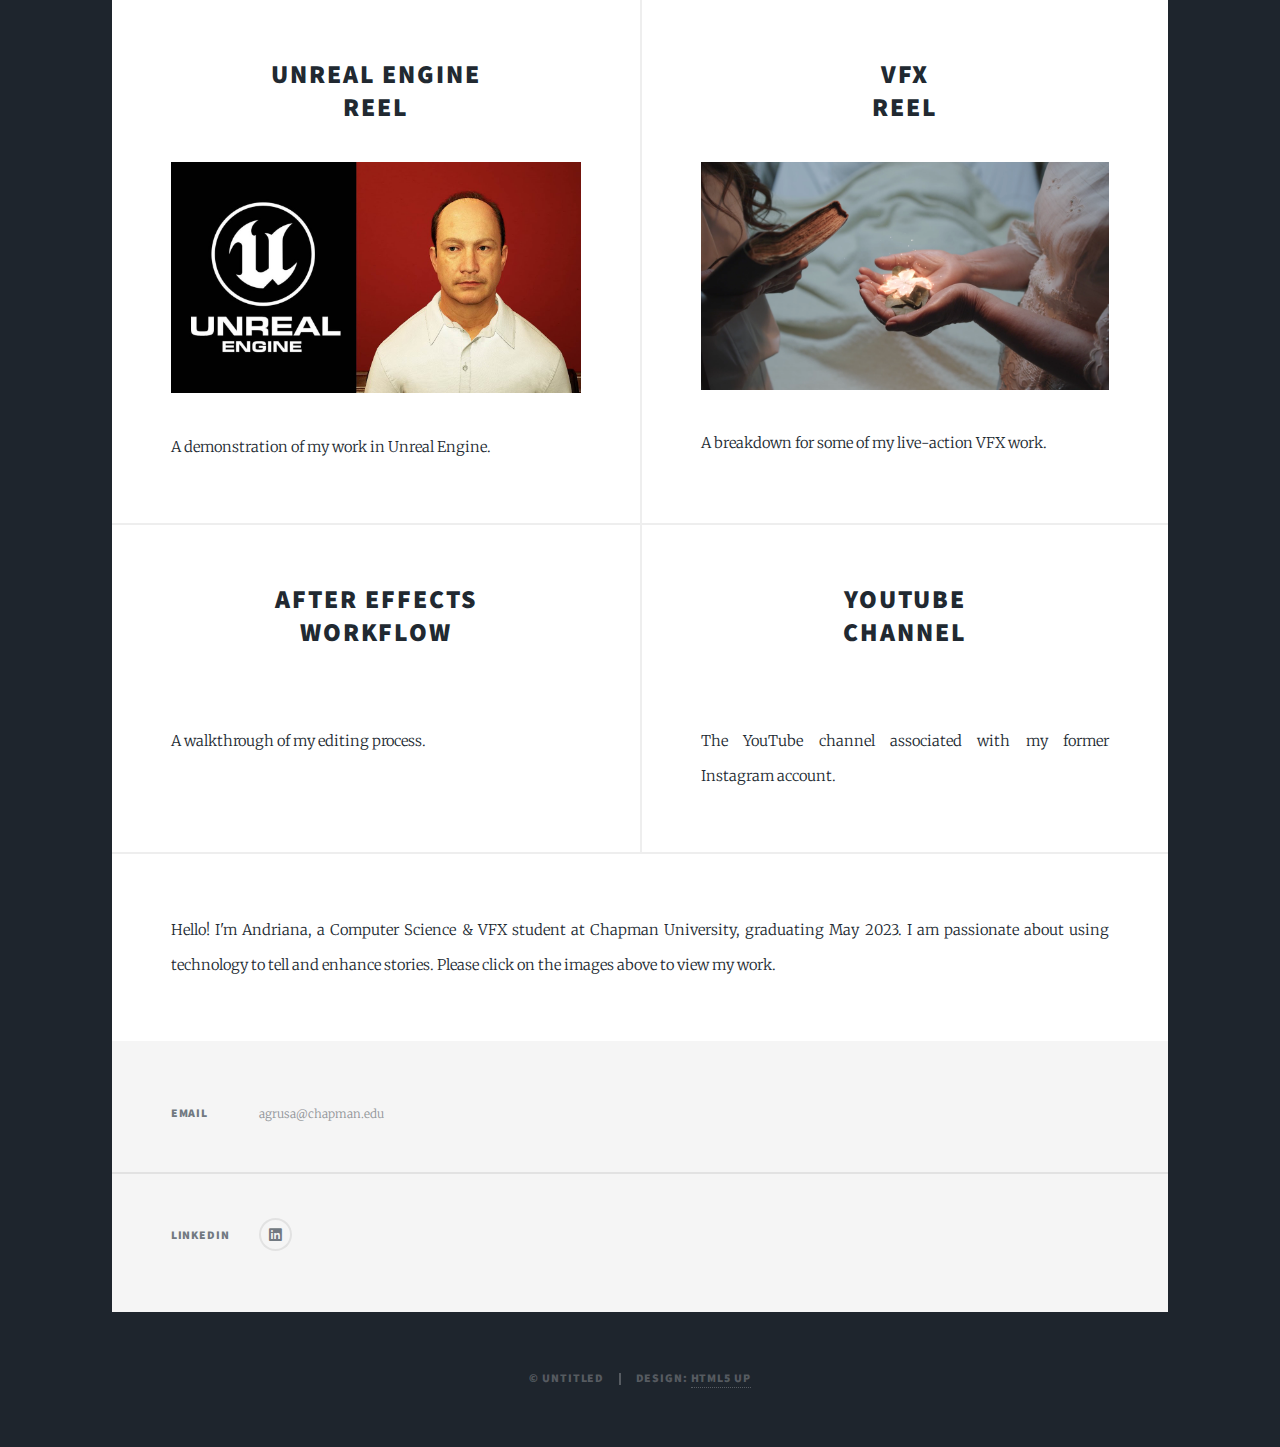
==== index.html @ 42cf1167 "Add files via upload" ====
<!DOCTYPE HTML>
<!--
	Massively by HTML5 UP
	html5up.net | @ajlkn
	Free for personal and commercial use under the CCA 3.0 license (html5up.net/license)
-->
<html>
	<head>
		<meta charset="utf-8" />
		<meta name="viewport" content="width=device-width, initial-scale=1, user-scalable=no" />
		<link rel="stylesheet" href="assets/css/main.css" />
		<noscript><link rel="stylesheet" href="assets/css/noscript.css" /></noscript>
	</head>
	<body class="is-preload">

		<!-- Wrapper -->
				<!-- Intro -->
					<!-- <div id="intro">
						<h1>Andriana Agrusa</h1>
						<p>Hello! I'm Andriana, a Computer Science & VFX student at Chapman University, graduating May 2023.
							This website showcases my VFX and 3D work. Please scroll down to view my reels.
						</p>
						<p>agrusa@chapman.edu</p>
						<ul class="icons">
							<li><a href="https://www.linkedin.com/in/andriana-agrusa-95934720a/" class="icon brands fa-linkedin"><span class="label">Facebook</span></a></li>
						</ul>
					</div> -->

				<!-- Header -->
				<!-- Nav --> <!-- 
					<nav id="nav">
						<ul class="links">
							<li class="active"><a href="index.html">Unreal Engine</a></li>
							<li><a href="generic.html">Generic Page</a></li>
							<li><a href="elements.html">Elements Reference</a></li>
						</ul>
						<ul class="icons">
							<li><a href="https://www.linkedin.com/in/andriana-agrusa-95934720a/" class="icon brands fa-linkedin"><span class="label">Facebook</span></a></li>
						</ul>
					</nav>
					-->

				<!-- Main -->
					<div id="main">
						
						<!-- Featured Post -->
							<!-- <article class="post featured">
								<header class="major">
								<h2>Reel</h2>
								<p>Click to play</p>
								</header>
								<a href="https://youtu.be/WPL6uVvrN3M" class="image main"><img src="images/reel_pic.jpeg" alt="" /></a>
								<ul class="actions special">
									<li><a href="https://youtu.be/WPL6uVvrN3M" class="button large">or click here</a></li>
								</ul>
							</article> -->

						<!-- Posts -->
							<section class="posts">
								<article>
									<header>
										<!-- <span class="date">April 24, 2017</span> -->
										<h2><a href="https://youtu.be/WPL6uVvrN3M" target="_blank" rel="noopener noreferrer">Unreal Engine<br />
											Reel</a></h2>
									</header>
									<a href="https://youtu.be/WPL6uVvrN3M" target="_blank" rel="noopener noreferrer" class="image fit"><img src="images/reel_pic.jpeg" alt="" /></a>
									<p>A demonstration of my work in Unreal Engine.</p>
									<!--<ul class="actions special">
										<li><a href="#" class="button">Full Story</a></li> -->
									</ul>
								</article>
								<article>
									<header>
										<!-- <span class="date">April 22, 2017</span> -->
										<h2><a href="https://youtu.be/x6eioMILFew" target="_blank" rel="noopener noreferrer">VFX<br />
										Reel</a></h2>
									</header>
									<a href="https://youtu.be/x6eioMILFew"target="_blank" rel="noopener noreferrer" class="image fit"><img src="images/vfx_pic.png" alt="" /></a>
									<p>A breakdown for some of my live-action VFX work.</p>
									<!--<ul class="actions special">
										<li><a href="#" class="button">Full Story</a></li> -->
									</ul>
								</article>
								<article>
									<header>
										<!-- <span class="date">April 18, 2017</span>  -->
										<h2><a href="https://www.youtube.com/watch?v=bj30dfkXOSo&t=1s"target="_blank" rel="noopener noreferrer">After Effects<br />
										Workflow</a></h2>
									</header>
									<a href="https://www.youtube.com/watch?v=bj30dfkXOSo&t=1s"target="_blank" rel="noopener noreferrer" class="image fit"><img src="images/wme.png" alt="" /></a>
									<p><centre>A walkthrough of my editing process.</centre></p>
									<!-- <ul class="actions special">
										<li><a href="#" class="button">Full Story</a></li>
									</ul> -->
								</article>
								<article>
									<header>
										<!-- <span class="date">April 14, 2017</span> -->
										<h2><a href="https://www.youtube.com/@strangerharts8160" target="_blank" rel="noopener noreferrer">YouTube<br />
										Channel</a></h2>
									</header>
									<a href="https://www.youtube.com/@strangerharts8160"target="_blank" rel="noopener noreferrer" class="image fit"><img src="images/youtube.jpeg" alt="" /></a>
									<p>The YouTube channel associated with my former Instagram account.</p>
									<!-- <ul class="actions special">
										<li><a href="#" class="button">Full Story</a></li>
									</ul> -->
								</article> 
								<!-- <article>
									<header>
										<span class="date">April 11, 2017</span>
										<h2><a href="#">Odio magna<br />
										sed consectetur</a></h2>
									</header>
									<a href="#" class="image fit"><img src="images/pic06.jpg" alt="" /></a>
									<p>Donec eget ex magna. Interdum et malesuada fames ac ante ipsum primis in faucibus. Pellentesque venenatis dolor imperdiet dolor mattis sagittis magna etiam.</p>
									<ul class="actions special">
										<li><a href="#" class="button">Full Story</a></li>
									</ul>
								</article> -->
								<!--<article>
									<header>
										<span class="date">April 7, 2017</span>
										<h2><a href="#">Augue lorem<br />
										primis vestibulum</a></h2>
									</header>
									<a href="#" class="image fit"><img src="images/pic07.jpg" alt="" /></a>
									<p>Donec eget ex magna. Interdum et malesuada fames ac ante ipsum primis in faucibus. Pellentesque venenatis dolor imperdiet dolor mattis sagittis magna etiam.</p>
									<ul class="actions special">
										<li><a href="#" class="button">Full Story</a></li>
									</ul>
								</article> -->
							</section>

						<!-- Footer -->
							<footer>
								<!-- <h2>About me...</h2> -->
								<p>Hello! I'm Andriana, a Computer Science & VFX student at Chapman University, graduating May 2023.
									I am passionate about using technology to tell and enhance stories. Please click on the images above to view my work.
								</p>
							</footer>

					</div>

				<!-- Footer -->
					<footer id="footer">
						<section class="split contact">
							<section>
								<h3>Email</h3>
								<p>agrusa@chapman.edu</p>
							</section>
							<section>
								<h3>LinkedIn</h3>
								<ul class="icons alt">
									<li><a href="https://www.linkedin.com/in/andriana-agrusa-95934720a/" class="icon brands alt fa-linkedin"><span class="label">Twitter</span></a></li>
								</ul>
							</section>
						</section>
					</footer>

				<!-- Copyright -->
					<div id="copyright">
						<ul><li>&copy; Untitled</li><li>Design: <a href="https://html5up.net">HTML5 UP</a></li></ul>
					</div>

			</div>

		<!-- Scripts -->
			<script src="assets/js/jquery.min.js"></script>
			<script src="assets/js/jquery.scrollex.min.js"></script>
			<script src="assets/js/jquery.scrolly.min.js"></script>
			<script src="assets/js/browser.min.js"></script>
			<script src="assets/js/breakpoints.min.js"></script>
			<script src="assets/js/util.js"></script>
			<script src="assets/js/main.js"></script>

	</body>
</html>
---- assets/css/main.css ----
@import url(fontawesome-all.min.css);
@import url("https://fonts.googleapis.com/css?family=Merriweather:300,700,300italic,700italic|Source+Sans+Pro:900");

/*
	Massively by HTML5 UP
	html5up.net | @ajlkn
	Free for personal and commercial use under the CCA 3.0 license (html5up.net/license)
*/

html, body, div, span, applet, object,
iframe, h1, h2, h3, h4, h5, h6, p, blockquote,
pre, a, abbr, acronym, address, big, cite,
code, del, dfn, em, img, ins, kbd, q, s, samp,
small, strike, strong, sub, sup, tt, var, b,
u, i, center, dl, dt, dd, ol, ul, li, fieldset,
form, label, legend, table, caption, tbody,
tfoot, thead, tr, th, td, article, aside,
canvas, details, embed, figure, figcaption,
footer, header, hgroup, menu, nav, output, ruby,
section, summary, time, mark, audio, video {
	margin: 0;
	padding: 0;
	border: 0;
	font-size: 100%;
	font: inherit;
	vertical-align: baseline;}

article, aside, details, figcaption, figure,
footer, header, hgroup, menu, nav, section {
	display: block;}

body {
	line-height: 1;
}

ol, ul {
	list-style: none;
}

blockquote, q {
	quotes: none;
}

	blockquote:before, blockquote:after, q:before, q:after {
		content: '';
		content: none;
	}

table {
	border-collapse: collapse;
	border-spacing: 0;
}

body {
	-webkit-text-size-adjust: none;
}

mark {
	background-color: transparent;
	color: inherit;
}

input::-moz-focus-inner {
	border: 0;
	padding: 0;
}

input, select, textarea {
	-moz-appearance: none;
	-webkit-appearance: none;
	-ms-appearance: none;
	appearance: none;
}

/* Basic */

	@-ms-viewport {
		width: device-width;
	}

	body {
		-ms-overflow-style: scrollbar;
	}

	@media screen and (max-width: 480px) {

		html, body {
			min-width: 320px;
		}

	}

	html {
		box-sizing: border-box;
	}

	*, *:before, *:after {
		box-sizing: inherit;
	}

	body {
		background-color: #1e252d;
	}

		body.is-preload *, body.is-preload *:before, body.is-preload *:after {
			-moz-animation: none !important;
			-webkit-animation: none !important;
			-ms-animation: none !important;
			animation: none !important;
			-moz-transition: none !important;
			-webkit-transition: none !important;
			-ms-transition: none !important;
			transition: none !important;
		}

/* Type */

	html {
		font-size: 16pt;
	}

		@media screen and (max-width: 1680px) {

			html {
				font-size: 12pt;
			}

		}

		@media screen and (max-width: 1280px) {

			html {
				font-size: 11pt;
			}

		}

		@media screen and (max-width: 360px) {

			html {
				font-size: 10pt;
			}

		}

	body {
		color: #212931;
	}

	body, input, select, textarea {
		font-family: "Merriweather", Georgia, serif;
		font-weight: 300;
		font-size: 1rem;
		line-height: 2.375;
	}

	a {
		-moz-transition: color 0.2s ease-in-out, background-color 0.2s ease-in-out, border-color 0.2s ease-in-out, box-shadow 0.2s ease-in-out;
		-webkit-transition: color 0.2s ease-in-out, background-color 0.2s ease-in-out, border-color 0.2s ease-in-out, box-shadow 0.2s ease-in-out;
		-ms-transition: color 0.2s ease-in-out, background-color 0.2s ease-in-out, border-color 0.2s ease-in-out, box-shadow 0.2s ease-in-out;
		transition: color 0.2s ease-in-out, background-color 0.2s ease-in-out, border-color 0.2s ease-in-out, box-shadow 0.2s ease-in-out;
		border-bottom: dotted 1px;
		text-decoration: none;
	}

		a:hover {
			border-bottom-color: transparent;
		}

	strong, b {
		font-weight: 600;
	}

	em, i {
		font-style: italic;
	}

	p {
		text-align: justify;
		margin: 0 0 2rem 0;
	}

	h1, h2, h3, h4, h5, h6 {
		font-family: "Source Sans Pro", Helvetica, sans-serif;
		font-weight: 900;
		line-height: 1.5;
		letter-spacing: 0.075em;
		text-transform: uppercase;
		margin: 0 0 1rem 0;
	}

		h1 a, h2 a, h3 a, h4 a, h5 a, h6 a {
			border-bottom: 0;
			color: inherit;
			text-decoration: none;
		}

	h1 {
		font-size: 4rem;
		line-height: 1.1;
		margin: 0 0 2rem 0;
	}

	h2 {
		font-size: 1.75rem;
		line-height: 1.3;
		margin: 0 0 1.5rem 0;
	}

	h3 {
		font-size: 1.25rem;
		margin: 0 0 1.5rem 0;
	}

	h4 {
		font-size: 1rem;
	}

	h5 {
		font-size: 0.9rem;
	}

	h6 {
		font-size: 0.8rem;
	}

	sub {
		font-size: 0.8rem;
		position: relative;
		top: 0.5rem;
	}

	sup {
		font-size: 0.8rem;
		position: relative;
		top: -0.5rem;
	}

	blockquote {
		border-left: solid 4px;
		font-style: italic;
		margin: 0 0 2rem 0;
		padding: 0.5rem 0 0.5rem 2rem;
	}

	code {
		border: solid 2px;
		font-family: "Courier New", monospace;
		font-size: 0.9rem;
		margin: 0 0.25rem;
		padding: 0.25rem 0.65rem;
	}

	pre {
		-webkit-overflow-scrolling: touch;
		font-family: "Courier New", monospace;
		font-size: 0.9rem;
		margin: 0 0 2rem 0;
	}

		pre code {
			display: block;
			line-height: 1.75;
			padding: 1rem 1.5rem;
			overflow-x: auto;
		}

	hr {
		border: 0;
		border-bottom: solid 2px;
		margin: 3rem 0;
	}

		hr.major {
			margin: 5rem 0;
		}

	.align-left {
		text-align: left;
	}

	.align-center {
		text-align: center;
	}

	.align-right {
		text-align: right;
	}

	input, select, textarea {
		color: #212931;
	}

	a {
		color: #212931;
		border-bottom-color: rgba(33, 41, 49, 0.5);
	}

		a:hover {
			border-bottom-color: transparent;
			color: #18bfef !important;
		}

	strong, b {
		color: #212931;
	}

	h1, h2, h3, h4, h5, h6 {
		color: #212931;
	}

	blockquote {
		border-left-color: #eeeeee;
	}

	code {
		background: rgba(220, 220, 220, 0.25);
		border-color: #eeeeee;
	}

	hr {
		border-bottom-color: #eeeeee;
	}

/* Row */

	.row {
		display: flex;
		flex-wrap: wrap;
		box-sizing: border-box;
		align-items: stretch;
	}

		.row > * {
			box-sizing: border-box;
		}

		.row.gtr-uniform > * > :last-child {
			margin-bottom: 0;
		}

		.row.aln-left {
			justify-content: flex-start;
		}

		.row.aln-center {
			justify-content: center;
		}

		.row.aln-right {
			justify-content: flex-end;
		}

		.row.aln-top {
			align-items: flex-start;
		}

		.row.aln-middle {
			align-items: center;
		}

		.row.aln-bottom {
			align-items: flex-end;
		}

		.row > .imp {
			order: -1;
		}

		.row > .col-1 {
			width: 8.33333%;
		}

		.row > .off-1 {
			margin-left: 8.33333%;
		}

		.row > .col-2 {
			width: 16.66667%;
		}

		.row > .off-2 {
			margin-left: 16.66667%;
		}

		.row > .col-3 {
			width: 25%;
		}

		.row > .off-3 {
			margin-left: 25%;
		}

		.row > .col-4 {
			width: 33.33333%;
		}

		.row > .off-4 {
			margin-left: 33.33333%;
		}

		.row > .col-5 {
			width: 41.66667%;
		}

		.row > .off-5 {
			margin-left: 41.66667%;
		}

		.row > .col-6 {
			width: 50%;
		}

		.row > .off-6 {
			margin-left: 50%;
		}

		.row > .col-7 {
			width: 58.33333%;
		}

		.row > .off-7 {
			margin-left: 58.33333%;
		}

		.row > .col-8 {
			width: 66.66667%;
		}

		.row > .off-8 {
			margin-left: 66.66667%;
		}

		.row > .col-9 {
			width: 75%;
		}

		.row > .off-9 {
			margin-left: 75%;
		}

		.row > .col-10 {
			width: 83.33333%;
		}

		.row > .off-10 {
			margin-left: 83.33333%;
		}

		.row > .col-11 {
			width: 91.66667%;
		}

		.row > .off-11 {
			margin-left: 91.66667%;
		}

		.row > .col-12 {
			width: 100%;
		}

		.row > .off-12 {
			margin-left: 100%;
		}

		.row.gtr-0 {
			margin-top: 0;
			margin-left: 0rem;
		}

			.row.gtr-0 > * {
				padding: 0 0 0 0rem;
			}

			.row.gtr-0.gtr-uniform {
				margin-top: 0rem;
			}

				.row.gtr-0.gtr-uniform > * {
					padding-top: 0rem;
				}

		.row.gtr-25 {
			margin-top: 0;
			margin-left: -0.375rem;
		}

			.row.gtr-25 > * {
				padding: 0 0 0 0.375rem;
			}

			.row.gtr-25.gtr-uniform {
				margin-top: -0.375rem;
			}

				.row.gtr-25.gtr-uniform > * {
					padding-top: 0.375rem;
				}

		.row.gtr-50 {
			margin-top: 0;
			margin-left: -0.75rem;
		}

			.row.gtr-50 > * {
				padding: 0 0 0 0.75rem;
			}

			.row.gtr-50.gtr-uniform {
				margin-top: -0.75rem;
			}

				.row.gtr-50.gtr-uniform > * {
					padding-top: 0.75rem;
				}

		.row {
			margin-top: 0;
			margin-left: -1.5rem;
		}

			.row > * {
				padding: 0 0 0 1.5rem;
			}

			.row.gtr-uniform {
				margin-top: -1.5rem;
			}

				.row.gtr-uniform > * {
					padding-top: 1.5rem;
				}

		.row.gtr-150 {
			margin-top: 0;
			margin-left: -2.25rem;
		}

			.row.gtr-150 > * {
				padding: 0 0 0 2.25rem;
			}

			.row.gtr-150.gtr-uniform {
				margin-top: -2.25rem;
			}

				.row.gtr-150.gtr-uniform > * {
					padding-top: 2.25rem;
				}

		.row.gtr-200 {
			margin-top: 0;
			margin-left: -3rem;
		}

			.row.gtr-200 > * {
				padding: 0 0 0 3rem;
			}

			.row.gtr-200.gtr-uniform {
				margin-top: -3rem;
			}

				.row.gtr-200.gtr-uniform > * {
					padding-top: 3rem;
				}

		@media screen and (max-width: 1680px) {

			.row {
				display: flex;
				flex-wrap: wrap;
				box-sizing: border-box;
				align-items: stretch;
			}

				.row > * {
					box-sizing: border-box;
				}

				.row.gtr-uniform > * > :last-child {
					margin-bottom: 0;
				}

				.row.aln-left {
					justify-content: flex-start;
				}

				.row.aln-center {
					justify-content: center;
				}

				.row.aln-right {
					justify-content: flex-end;
				}

				.row.aln-top {
					align-items: flex-start;
				}

				.row.aln-middle {
					align-items: center;
				}

				.row.aln-bottom {
					align-items: flex-end;
				}

				.row > .imp-xlarge {
					order: -1;
				}

				.row > .col-1-xlarge {
					width: 8.33333%;
				}

				.row > .off-1-xlarge {
					margin-left: 8.33333%;
				}

				.row > .col-2-xlarge {
					width: 16.66667%;
				}

				.row > .off-2-xlarge {
					margin-left: 16.66667%;
				}

				.row > .col-3-xlarge {
					width: 25%;
				}

				.row > .off-3-xlarge {
					margin-left: 25%;
				}

				.row > .col-4-xlarge {
					width: 33.33333%;
				}

				.row > .off-4-xlarge {
					margin-left: 33.33333%;
				}

				.row > .col-5-xlarge {
					width: 41.66667%;
				}

				.row > .off-5-xlarge {
					margin-left: 41.66667%;
				}

				.row > .col-6-xlarge {
					width: 50%;
				}

				.row > .off-6-xlarge {
					margin-left: 50%;
				}

				.row > .col-7-xlarge {
					width: 58.33333%;
				}

				.row > .off-7-xlarge {
					margin-left: 58.33333%;
				}

				.row > .col-8-xlarge {
					width: 66.66667%;
				}

				.row > .off-8-xlarge {
					margin-left: 66.66667%;
				}

				.row > .col-9-xlarge {
					width: 75%;
				}

				.row > .off-9-xlarge {
					margin-left: 75%;
				}

				.row > .col-10-xlarge {
					width: 83.33333%;
				}

				.row > .off-10-xlarge {
					margin-left: 83.33333%;
				}

				.row > .col-11-xlarge {
					width: 91.66667%;
				}

				.row > .off-11-xlarge {
					margin-left: 91.66667%;
				}

				.row > .col-12-xlarge {
					width: 100%;
				}

				.row > .off-12-xlarge {
					margin-left: 100%;
				}

				.row.gtr-0 {
					margin-top: 0;
					margin-left: 0rem;
				}

					.row.gtr-0 > * {
						padding: 0 0 0 0rem;
					}

					.row.gtr-0.gtr-uniform {
						margin-top: 0rem;
					}

						.row.gtr-0.gtr-uniform > * {
							padding-top: 0rem;
						}

				.row.gtr-25 {
					margin-top: 0;
					margin-left: -0.375rem;
				}

					.row.gtr-25 > * {
						padding: 0 0 0 0.375rem;
					}

					.row.gtr-25.gtr-uniform {
						margin-top: -0.375rem;
					}

						.row.gtr-25.gtr-uniform > * {
							padding-top: 0.375rem;
						}

				.row.gtr-50 {
					margin-top: 0;
					margin-left: -0.75rem;
				}

					.row.gtr-50 > * {
						padding: 0 0 0 0.75rem;
					}

					.row.gtr-50.gtr-uniform {
						margin-top: -0.75rem;
					}

						.row.gtr-50.gtr-uniform > * {
							padding-top: 0.75rem;
						}

				.row {
					margin-top: 0;
					margin-left: -1.5rem;
				}

					.row > * {
						padding: 0 0 0 1.5rem;
					}

					.row.gtr-uniform {
						margin-top: -1.5rem;
					}

						.row.gtr-uniform > * {
							padding-top: 1.5rem;
						}

				.row.gtr-150 {
					margin-top: 0;
					margin-left: -2.25rem;
				}

					.row.gtr-150 > * {
						padding: 0 0 0 2.25rem;
					}

					.row.gtr-150.gtr-uniform {
						margin-top: -2.25rem;
					}

						.row.gtr-150.gtr-uniform > * {
							padding-top: 2.25rem;
						}

				.row.gtr-200 {
					margin-top: 0;
					margin-left: -3rem;
				}

					.row.gtr-200 > * {
						padding: 0 0 0 3rem;
					}

					.row.gtr-200.gtr-uniform {
						margin-top: -3rem;
					}

						.row.gtr-200.gtr-uniform > * {
							padding-top: 3rem;
						}

		}

		@media screen and (max-width: 1280px) {

			.row {
				display: flex;
				flex-wrap: wrap;
				box-sizing: border-box;
				align-items: stretch;
			}

				.row > * {
					box-sizing: border-box;
				}

				.row.gtr-uniform > * > :last-child {
					margin-bottom: 0;
				}

				.row.aln-left {
					justify-content: flex-start;
				}

				.row.aln-center {
					justify-content: center;
				}

				.row.aln-right {
					justify-content: flex-end;
				}

				.row.aln-top {
					align-items: flex-start;
				}

				.row.aln-middle {
					align-items: center;
				}

				.row.aln-bottom {
					align-items: flex-end;
				}

				.row > .imp-large {
					order: -1;
				}

				.row > .col-1-large {
					width: 8.33333%;
				}

				.row > .off-1-large {
					margin-left: 8.33333%;
				}

				.row > .col-2-large {
					width: 16.66667%;
				}

				.row > .off-2-large {
					margin-left: 16.66667%;
				}

				.row > .col-3-large {
					width: 25%;
				}

				.row > .off-3-large {
					margin-left: 25%;
				}

				.row > .col-4-large {
					width: 33.33333%;
				}

				.row > .off-4-large {
					margin-left: 33.33333%;
				}

				.row > .col-5-large {
					width: 41.66667%;
				}

				.row > .off-5-large {
					margin-left: 41.66667%;
				}

				.row > .col-6-large {
					width: 50%;
				}

				.row > .off-6-large {
					margin-left: 50%;
				}

				.row > .col-7-large {
					width: 58.33333%;
				}

				.row > .off-7-large {
					margin-left: 58.33333%;
				}

				.row > .col-8-large {
					width: 66.66667%;
				}

				.row > .off-8-large {
					margin-left: 66.66667%;
				}

				.row > .col-9-large {
					width: 75%;
				}

				.row > .off-9-large {
					margin-left: 75%;
				}

				.row > .col-10-large {
					width: 83.33333%;
				}

				.row > .off-10-large {
					margin-left: 83.33333%;
				}

				.row > .col-11-large {
					width: 91.66667%;
				}

				.row > .off-11-large {
					margin-left: 91.66667%;
				}

				.row > .col-12-large {
					width: 100%;
				}

				.row > .off-12-large {
					margin-left: 100%;
				}

				.row.gtr-0 {
					margin-top: 0;
					margin-left: 0rem;
				}

					.row.gtr-0 > * {
						padding: 0 0 0 0rem;
					}

					.row.gtr-0.gtr-uniform {
						margin-top: 0rem;
					}

						.row.gtr-0.gtr-uniform > * {
							padding-top: 0rem;
						}

				.row.gtr-25 {
					margin-top: 0;
					margin-left: -0.375rem;
				}

					.row.gtr-25 > * {
						padding: 0 0 0 0.375rem;
					}

					.row.gtr-25.gtr-uniform {
						margin-top: -0.375rem;
					}

						.row.gtr-25.gtr-uniform > * {
							padding-top: 0.375rem;
						}

				.row.gtr-50 {
					margin-top: 0;
					margin-left: -0.75rem;
				}

					.row.gtr-50 > * {
						padding: 0 0 0 0.75rem;
					}

					.row.gtr-50.gtr-uniform {
						margin-top: -0.75rem;
					}

						.row.gtr-50.gtr-uniform > * {
							padding-top: 0.75rem;
						}

				.row {
					margin-top: 0;
					margin-left: -1.5rem;
				}

					.row > * {
						padding: 0 0 0 1.5rem;
					}

					.row.gtr-uniform {
						margin-top: -1.5rem;
					}

						.row.gtr-uniform > * {
							padding-top: 1.5rem;
						}

				.row.gtr-150 {
					margin-top: 0;
					margin-left: -2.25rem;
				}

					.row.gtr-150 > * {
						padding: 0 0 0 2.25rem;
					}

					.row.gtr-150.gtr-uniform {
						margin-top: -2.25rem;
					}

						.row.gtr-150.gtr-uniform > * {
							padding-top: 2.25rem;
						}

				.row.gtr-200 {
					margin-top: 0;
					margin-left: -3rem;
				}

					.row.gtr-200 > * {
						padding: 0 0 0 3rem;
					}

					.row.gtr-200.gtr-uniform {
						margin-top: -3rem;
					}

						.row.gtr-200.gtr-uniform > * {
							padding-top: 3rem;
						}

		}

		@media screen and (max-width: 980px) {

			.row {
				display: flex;
				flex-wrap: wrap;
				box-sizing: border-box;
				align-items: stretch;
			}

				.row > * {
					box-sizing: border-box;
				}

				.row.gtr-uniform > * > :last-child {
					margin-bottom: 0;
				}

				.row.aln-left {
					justify-content: flex-start;
				}

				.row.aln-center {
					justify-content: center;
				}

				.row.aln-right {
					justify-content: flex-end;
				}

				.row.aln-top {
					align-items: flex-start;
				}

				.row.aln-middle {
					align-items: center;
				}

				.row.aln-bottom {
					align-items: flex-end;
				}

				.row > .imp-medium {
					order: -1;
				}

				.row > .col-1-medium {
					width: 8.33333%;
				}

				.row > .off-1-medium {
					margin-left: 8.33333%;
				}

				.row > .col-2-medium {
					width: 16.66667%;
				}

				.row > .off-2-medium {
					margin-left: 16.66667%;
				}

				.row > .col-3-medium {
					width: 25%;
				}

				.row > .off-3-medium {
					margin-left: 25%;
				}

				.row > .col-4-medium {
					width: 33.33333%;
				}

				.row > .off-4-medium {
					margin-left: 33.33333%;
				}

				.row > .col-5-medium {
					width: 41.66667%;
				}

				.row > .off-5-medium {
					margin-left: 41.66667%;
				}

				.row > .col-6-medium {
					width: 50%;
				}

				.row > .off-6-medium {
					margin-left: 50%;
				}

				.row > .col-7-medium {
					width: 58.33333%;
				}

				.row > .off-7-medium {
					margin-left: 58.33333%;
				}

				.row > .col-8-medium {
					width: 66.66667%;
				}

				.row > .off-8-medium {
					margin-left: 66.66667%;
				}

				.row > .col-9-medium {
					width: 75%;
				}

				.row > .off-9-medium {
					margin-left: 75%;
				}

				.row > .col-10-medium {
					width: 83.33333%;
				}

				.row > .off-10-medium {
					margin-left: 83.33333%;
				}

				.row > .col-11-medium {
					width: 91.66667%;
				}

				.row > .off-11-medium {
					margin-left: 91.66667%;
				}

				.row > .col-12-medium {
					width: 100%;
				}

				.row > .off-12-medium {
					margin-left: 100%;
				}

				.row.gtr-0 {
					margin-top: 0;
					margin-left: 0rem;
				}

					.row.gtr-0 > * {
						padding: 0 0 0 0rem;
					}

					.row.gtr-0.gtr-uniform {
						margin-top: 0rem;
					}

						.row.gtr-0.gtr-uniform > * {
							padding-top: 0rem;
						}

				.row.gtr-25 {
					margin-top: 0;
					margin-left: -0.375rem;
				}

					.row.gtr-25 > * {
						padding: 0 0 0 0.375rem;
					}

					.row.gtr-25.gtr-uniform {
						margin-top: -0.375rem;
					}

						.row.gtr-25.gtr-uniform > * {
							padding-top: 0.375rem;
						}

				.row.gtr-50 {
					margin-top: 0;
					margin-left: -0.75rem;
				}

					.row.gtr-50 > * {
						padding: 0 0 0 0.75rem;
					}

					.row.gtr-50.gtr-uniform {
						margin-top: -0.75rem;
					}

						.row.gtr-50.gtr-uniform > * {
							padding-top: 0.75rem;
						}

				.row {
					margin-top: 0;
					margin-left: -1.5rem;
				}

					.row > * {
						padding: 0 0 0 1.5rem;
					}

					.row.gtr-uniform {
						margin-top: -1.5rem;
					}

						.row.gtr-uniform > * {
							padding-top: 1.5rem;
						}

				.row.gtr-150 {
					margin-top: 0;
					margin-left: -2.25rem;
				}

					.row.gtr-150 > * {
						padding: 0 0 0 2.25rem;
					}

					.row.gtr-150.gtr-uniform {
						margin-top: -2.25rem;
					}

						.row.gtr-150.gtr-uniform > * {
							padding-top: 2.25rem;
						}

				.row.gtr-200 {
					margin-top: 0;
					margin-left: -3rem;
				}

					.row.gtr-200 > * {
						padding: 0 0 0 3rem;
					}

					.row.gtr-200.gtr-uniform {
						margin-top: -3rem;
					}

						.row.gtr-200.gtr-uniform > * {
							padding-top: 3rem;
						}

		}

		@media screen and (max-width: 736px) {

			.row {
				display: flex;
				flex-wrap: wrap;
				box-sizing: border-box;
				align-items: stretch;
			}

				.row > * {
					box-sizing: border-box;
				}

				.row.gtr-uniform > * > :last-child {
					margin-bottom: 0;
				}

				.row.aln-left {
					justify-content: flex-start;
				}

				.row.aln-center {
					justify-content: center;
				}

				.row.aln-right {
					justify-content: flex-end;
				}

				.row.aln-top {
					align-items: flex-start;
				}

				.row.aln-middle {
					align-items: center;
				}

				.row.aln-bottom {
					align-items: flex-end;
				}

				.row > .imp-small {
					order: -1;
				}

				.row > .col-1-small {
					width: 8.33333%;
				}

				.row > .off-1-small {
					margin-left: 8.33333%;
				}

				.row > .col-2-small {
					width: 16.66667%;
				}

				.row > .off-2-small {
					margin-left: 16.66667%;
				}

				.row > .col-3-small {
					width: 25%;
				}

				.row > .off-3-small {
					margin-left: 25%;
				}

				.row > .col-4-small {
					width: 33.33333%;
				}

				.row > .off-4-small {
					margin-left: 33.33333%;
				}

				.row > .col-5-small {
					width: 41.66667%;
				}

				.row > .off-5-small {
					margin-left: 41.66667%;
				}

				.row > .col-6-small {
					width: 50%;
				}

				.row > .off-6-small {
					margin-left: 50%;
				}

				.row > .col-7-small {
					width: 58.33333%;
				}

				.row > .off-7-small {
					margin-left: 58.33333%;
				}

				.row > .col-8-small {
					width: 66.66667%;
				}

				.row > .off-8-small {
					margin-left: 66.66667%;
				}

				.row > .col-9-small {
					width: 75%;
				}

				.row > .off-9-small {
					margin-left: 75%;
				}

				.row > .col-10-small {
					width: 83.33333%;
				}

				.row > .off-10-small {
					margin-left: 83.33333%;
				}

				.row > .col-11-small {
					width: 91.66667%;
				}

				.row > .off-11-small {
					margin-left: 91.66667%;
				}

				.row > .col-12-small {
					width: 100%;
				}

				.row > .off-12-small {
					margin-left: 100%;
				}

				.row.gtr-0 {
					margin-top: 0;
					margin-left: 0rem;
				}

					.row.gtr-0 > * {
						padding: 0 0 0 0rem;
					}

					.row.gtr-0.gtr-uniform {
						margin-top: 0rem;
					}

						.row.gtr-0.gtr-uniform > * {
							padding-top: 0rem;
						}

				.row.gtr-25 {
					margin-top: 0;
					margin-left: -0.375rem;
				}

					.row.gtr-25 > * {
						padding: 0 0 0 0.375rem;
					}

					.row.gtr-25.gtr-uniform {
						margin-top: -0.375rem;
					}

						.row.gtr-25.gtr-uniform > * {
							padding-top: 0.375rem;
						}

				.row.gtr-50 {
					margin-top: 0;
					margin-left: -0.75rem;
				}

					.row.gtr-50 > * {
						padding: 0 0 0 0.75rem;
					}

					.row.gtr-50.gtr-uniform {
						margin-top: -0.75rem;
					}

						.row.gtr-50.gtr-uniform > * {
							padding-top: 0.75rem;
						}

				.row {
					margin-top: 0;
					margin-left: -1.5rem;
				}

					.row > * {
						padding: 0 0 0 1.5rem;
					}

					.row.gtr-uniform {
						margin-top: -1.5rem;
					}

						.row.gtr-uniform > * {
							padding-top: 1.5rem;
						}

				.row.gtr-150 {
					margin-top: 0;
					margin-left: -2.25rem;
				}

					.row.gtr-150 > * {
						padding: 0 0 0 2.25rem;
					}

					.row.gtr-150.gtr-uniform {
						margin-top: -2.25rem;
					}

						.row.gtr-150.gtr-uniform > * {
							padding-top: 2.25rem;
						}

				.row.gtr-200 {
					margin-top: 0;
					margin-left: -3rem;
				}

					.row.gtr-200 > * {
						padding: 0 0 0 3rem;
					}

					.row.gtr-200.gtr-uniform {
						margin-top: -3rem;
					}

						.row.gtr-200.gtr-uniform > * {
							padding-top: 3rem;
						}

		}

		@media screen and (max-width: 480px) {

			.row {
				display: flex;
				flex-wrap: wrap;
				box-sizing: border-box;
				align-items: stretch;
			}

				.row > * {
					box-sizing: border-box;
				}

				.row.gtr-uniform > * > :last-child {
					margin-bottom: 0;
				}

				.row.aln-left {
					justify-content: flex-start;
				}

				.row.aln-center {
					justify-content: center;
				}

				.row.aln-right {
					justify-content: flex-end;
				}

				.row.aln-top {
					align-items: flex-start;
				}

				.row.aln-middle {
					align-items: center;
				}

				.row.aln-bottom {
					align-items: flex-end;
				}

				.row > .imp-xsmall {
					order: -1;
				}

				.row > .col-1-xsmall {
					width: 8.33333%;
				}

				.row > .off-1-xsmall {
					margin-left: 8.33333%;
				}

				.row > .col-2-xsmall {
					width: 16.66667%;
				}

				.row > .off-2-xsmall {
					margin-left: 16.66667%;
				}

				.row > .col-3-xsmall {
					width: 25%;
				}

				.row > .off-3-xsmall {
					margin-left: 25%;
				}

				.row > .col-4-xsmall {
					width: 33.33333%;
				}

				.row > .off-4-xsmall {
					margin-left: 33.33333%;
				}

				.row > .col-5-xsmall {
					width: 41.66667%;
				}

				.row > .off-5-xsmall {
					margin-left: 41.66667%;
				}

				.row > .col-6-xsmall {
					width: 50%;
				}

				.row > .off-6-xsmall {
					margin-left: 50%;
				}

				.row > .col-7-xsmall {
					width: 58.33333%;
				}

				.row > .off-7-xsmall {
					margin-left: 58.33333%;
				}

				.row > .col-8-xsmall {
					width: 66.66667%;
				}

				.row > .off-8-xsmall {
					margin-left: 66.66667%;
				}

				.row > .col-9-xsmall {
					width: 75%;
				}

				.row > .off-9-xsmall {
					margin-left: 75%;
				}

				.row > .col-10-xsmall {
					width: 83.33333%;
				}

				.row > .off-10-xsmall {
					margin-left: 83.33333%;
				}

				.row > .col-11-xsmall {
					width: 91.66667%;
				}

				.row > .off-11-xsmall {
					margin-left: 91.66667%;
				}

				.row > .col-12-xsmall {
					width: 100%;
				}

				.row > .off-12-xsmall {
					margin-left: 100%;
				}

				.row.gtr-0 {
					margin-top: 0;
					margin-left: 0rem;
				}

					.row.gtr-0 > * {
						padding: 0 0 0 0rem;
					}

					.row.gtr-0.gtr-uniform {
						margin-top: 0rem;
					}

						.row.gtr-0.gtr-uniform > * {
							padding-top: 0rem;
						}

				.row.gtr-25 {
					margin-top: 0;
					margin-left: -0.375rem;
				}

					.row.gtr-25 > * {
						padding: 0 0 0 0.375rem;
					}

					.row.gtr-25.gtr-uniform {
						margin-top: -0.375rem;
					}

						.row.gtr-25.gtr-uniform > * {
							padding-top: 0.375rem;
						}

				.row.gtr-50 {
					margin-top: 0;
					margin-left: -0.75rem;
				}

					.row.gtr-50 > * {
						padding: 0 0 0 0.75rem;
					}

					.row.gtr-50.gtr-uniform {
						margin-top: -0.75rem;
					}

						.row.gtr-50.gtr-uniform > * {
							padding-top: 0.75rem;
						}

				.row {
					margin-top: 0;
					margin-left: -1.5rem;
				}

					.row > * {
						padding: 0 0 0 1.5rem;
					}

					.row.gtr-uniform {
						margin-top: -1.5rem;
					}

						.row.gtr-uniform > * {
							padding-top: 1.5rem;
						}

				.row.gtr-150 {
					margin-top: 0;
					margin-left: -2.25rem;
				}

					.row.gtr-150 > * {
						padding: 0 0 0 2.25rem;
					}

					.row.gtr-150.gtr-uniform {
						margin-top: -2.25rem;
					}

						.row.gtr-150.gtr-uniform > * {
							padding-top: 2.25rem;
						}

				.row.gtr-200 {
					margin-top: 0;
					margin-left: -3rem;
				}

					.row.gtr-200 > * {
						padding: 0 0 0 3rem;
					}

					.row.gtr-200.gtr-uniform {
						margin-top: -3rem;
					}

						.row.gtr-200.gtr-uniform > * {
							padding-top: 3rem;
						}

		}

		@media screen and (max-width: 360px) {

			.row {
				display: flex;
				flex-wrap: wrap;
				box-sizing: border-box;
				align-items: stretch;
			}

				.row > * {
					box-sizing: border-box;
				}

				.row.gtr-uniform > * > :last-child {
					margin-bottom: 0;
				}

				.row.aln-left {
					justify-content: flex-start;
				}

				.row.aln-center {
					justify-content: center;
				}

				.row.aln-right {
					justify-content: flex-end;
				}

				.row.aln-top {
					align-items: flex-start;
				}

				.row.aln-middle {
					align-items: center;
				}

				.row.aln-bottom {
					align-items: flex-end;
				}

				.row > .imp-xxsmall {
					order: -1;
				}

				.row > .col-1-xxsmall {
					width: 8.33333%;
				}

				.row > .off-1-xxsmall {
					margin-left: 8.33333%;
				}

				.row > .col-2-xxsmall {
					width: 16.66667%;
				}

				.row > .off-2-xxsmall {
					margin-left: 16.66667%;
				}

				.row > .col-3-xxsmall {
					width: 25%;
				}

				.row > .off-3-xxsmall {
					margin-left: 25%;
				}

				.row > .col-4-xxsmall {
					width: 33.33333%;
				}

				.row > .off-4-xxsmall {
					margin-left: 33.33333%;
				}

				.row > .col-5-xxsmall {
					width: 41.66667%;
				}

				.row > .off-5-xxsmall {
					margin-left: 41.66667%;
				}

				.row > .col-6-xxsmall {
					width: 50%;
				}

				.row > .off-6-xxsmall {
					margin-left: 50%;
				}

				.row > .col-7-xxsmall {
					width: 58.33333%;
				}

				.row > .off-7-xxsmall {
					margin-left: 58.33333%;
				}

				.row > .col-8-xxsmall {
					width: 66.66667%;
				}

				.row > .off-8-xxsmall {
					margin-left: 66.66667%;
				}

				.row > .col-9-xxsmall {
					width: 75%;
				}

				.row > .off-9-xxsmall {
					margin-left: 75%;
				}

				.row > .col-10-xxsmall {
					width: 83.33333%;
				}

				.row > .off-10-xxsmall {
					margin-left: 83.33333%;
				}

				.row > .col-11-xxsmall {
					width: 91.66667%;
				}

				.row > .off-11-xxsmall {
					margin-left: 91.66667%;
				}

				.row > .col-12-xxsmall {
					width: 100%;
				}

				.row > .off-12-xxsmall {
					margin-left: 100%;
				}

				.row.gtr-0 {
					margin-top: 0;
					margin-left: 0rem;
				}

					.row.gtr-0 > * {
						padding: 0 0 0 0rem;
					}

					.row.gtr-0.gtr-uniform {
						margin-top: 0rem;
					}

						.row.gtr-0.gtr-uniform > * {
							padding-top: 0rem;
						}

				.row.gtr-25 {
					margin-top: 0;
					margin-left: -0.375rem;
				}

					.row.gtr-25 > * {
						padding: 0 0 0 0.375rem;
					}

					.row.gtr-25.gtr-uniform {
						margin-top: -0.375rem;
					}

						.row.gtr-25.gtr-uniform > * {
							padding-top: 0.375rem;
						}

				.row.gtr-50 {
					margin-top: 0;
					margin-left: -0.75rem;
				}

					.row.gtr-50 > * {
						padding: 0 0 0 0.75rem;
					}

					.row.gtr-50.gtr-uniform {
						margin-top: -0.75rem;
					}

						.row.gtr-50.gtr-uniform > * {
							padding-top: 0.75rem;
						}

				.row {
					margin-top: 0;
					margin-left: -1.5rem;
				}

					.row > * {
						padding: 0 0 0 1.5rem;
					}

					.row.gtr-uniform {
						margin-top: -1.5rem;
					}

						.row.gtr-uniform > * {
							padding-top: 1.5rem;
						}

				.row.gtr-150 {
					margin-top: 0;
					margin-left: -2.25rem;
				}

					.row.gtr-150 > * {
						padding: 0 0 0 2.25rem;
					}

					.row.gtr-150.gtr-uniform {
						margin-top: -2.25rem;
					}

						.row.gtr-150.gtr-uniform > * {
							padding-top: 2.25rem;
						}

				.row.gtr-200 {
					margin-top: 0;
					margin-left: -3rem;
				}

					.row.gtr-200 > * {
						padding: 0 0 0 3rem;
					}

					.row.gtr-200.gtr-uniform {
						margin-top: -3rem;
					}

						.row.gtr-200.gtr-uniform > * {
							padding-top: 3rem;
						}

		}

/* Box */

	.box {
		border: solid 2px;
		margin-bottom: 2rem;
		padding: 1.5rem;
	}

		.box > :last-child,
		.box > :last-child > :last-child,
		.box > :last-child > :last-child > :last-child {
			margin-bottom: 0;
		}

		.box.alt {
			border: 0;
			border-radius: 0;
			padding: 0;
		}

	.box {
		border-color: #eeeeee;
	}

/* Button */

	input[type="submit"],
	input[type="reset"],
	input[type="button"],
	button,
	.button {
		-moz-appearance: none;
		-webkit-appearance: none;
		-ms-appearance: none;
		appearance: none;
		-moz-transition: background-color 0.2s ease-in-out, box-shadow 0.2s ease-in-out, color 0.2s ease-in-out;
		-webkit-transition: background-color 0.2s ease-in-out, box-shadow 0.2s ease-in-out, color 0.2s ease-in-out;
		-ms-transition: background-color 0.2s ease-in-out, box-shadow 0.2s ease-in-out, color 0.2s ease-in-out;
		transition: background-color 0.2s ease-in-out, box-shadow 0.2s ease-in-out, color 0.2s ease-in-out;
		border: 0;
		border-radius: 0;
		cursor: pointer;
		display: inline-block;
		font-family: "Source Sans Pro", Helvetica, sans-serif;
		font-size: 0.8rem;
		font-weight: 900;
		letter-spacing: 0.075em;
		height: 3rem;
		line-height: 3rem;
		padding: 0 2rem;
		text-align: center;
		text-decoration: none;
		text-transform: uppercase;
		white-space: nowrap;
	}

		input[type="submit"].icon:before,
		input[type="reset"].icon:before,
		input[type="button"].icon:before,
		button.icon:before,
		.button.icon:before {
			margin-right: 0.5rem;
		}

		input[type="submit"].icon.solo,
		input[type="reset"].icon.solo,
		input[type="button"].icon.solo,
		button.icon.solo,
		.button.icon.solo {
			position: relative;
			width: 4rem;
			height: 4rem;
			line-height: 4rem;
			border-radius: 4rem;
			text-indent: 4rem;
			overflow: hidden;
			padding: 0;
			white-space: nowrap;
		}

			input[type="submit"].icon.solo:before,
			input[type="reset"].icon.solo:before,
			input[type="button"].icon.solo:before,
			button.icon.solo:before,
			.button.icon.solo:before {
				position: absolute;
				display: block;
				top: 0;
				left: 0;
				width: inherit;
				height: inherit;
				line-height: inherit;
				font-size: 1.25rem;
				margin-right: 0;
				text-align: center;
				text-indent: 0;
			}

		input[type="submit"].fit,
		input[type="reset"].fit,
		input[type="button"].fit,
		button.fit,
		.button.fit {
			width: 100%;
		}

		input[type="submit"].small,
		input[type="reset"].small,
		input[type="button"].small,
		button.small,
		.button.small {
			font-size: 0.7rem;
			height: 2.5rem;
			line-height: 2.5rem;
			padding: 0 1.5rem;
		}

		input[type="submit"].large,
		input[type="reset"].large,
		input[type="button"].large,
		button.large,
		.button.large {
			font-size: 0.9rem;
			height: 3.5rem;
			line-height: 3.5rem;
			padding: 0 2.75rem;
		}

		@media screen and (max-width: 980px) {

			input[type="submit"],
			input[type="reset"],
			input[type="button"],
			button,
			.button {
				font-size: 0.9rem;
				height: 3.25rem;
				line-height: 3.25rem;
			}

				input[type="submit"].large,
				input[type="reset"].large,
				input[type="button"].large,
				button.large,
				.button.large {
					font-size: 1rem;
					height: 3.75rem;
					line-height: 3.75rem;
				}

		}

		input[type="submit"].disabled, input[type="submit"]:disabled,
		input[type="reset"].disabled,
		input[type="reset"]:disabled,
		input[type="button"].disabled,
		input[type="button"]:disabled,
		button.disabled,
		button:disabled,
		.button.disabled,
		.button:disabled {
			pointer-events: none;
			opacity: 0.25;
		}

	input[type="submit"],
	input[type="reset"],
	input[type="button"],
	button,
	.button {
		background-color: transparent;
		box-shadow: inset 0 0 0 2px #212931;
		color: #212931 !important;
	}

		input[type="submit"]:hover,
		input[type="reset"]:hover,
		input[type="button"]:hover,
		button:hover,
		.button:hover {
			box-shadow: inset 0 0 0 2px #18bfef;
			color: #18bfef !important;
		}

		input[type="submit"].primary,
		input[type="reset"].primary,
		input[type="button"].primary,
		button.primary,
		.button.primary {
			background-color: #212931;
			box-shadow: none;
			color: #ffffff !important;
		}

			input[type="submit"].primary:hover,
			input[type="reset"].primary:hover,
			input[type="button"].primary:hover,
			button.primary:hover,
			.button.primary:hover {
				background-color: #18bfef;
			}

/* Form */

	form {
		margin: 0 0 2rem 0;
	}

		form > :last-child {
			margin-bottom: 0;
		}

		form > .fields {
			display: -moz-flex;
			display: -webkit-flex;
			display: -ms-flex;
			display: flex;
			-moz-flex-wrap: wrap;
			-webkit-flex-wrap: wrap;
			-ms-flex-wrap: wrap;
			flex-wrap: wrap;
			width: calc(100% + 3rem);
			margin: -1.5rem 0 2rem -1.5rem;
		}

			form > .fields > .field {
				-moz-flex-grow: 0;
				-webkit-flex-grow: 0;
				-ms-flex-grow: 0;
				flex-grow: 0;
				-moz-flex-shrink: 0;
				-webkit-flex-shrink: 0;
				-ms-flex-shrink: 0;
				flex-shrink: 0;
				padding: 1.5rem 0 0 1.5rem;
				width: calc(100% - 1.5rem);
			}

				form > .fields > .field.half {
					width: calc(50% - 0.75rem);
				}

				form > .fields > .field.third {
					width: calc(100%/3 - 0.5rem);
				}

				form > .fields > .field.quarter {
					width: calc(25% - 0.375rem);
				}

		@media screen and (max-width: 480px) {

			form > .fields {
				width: calc(100% + 3rem);
				margin: -1.5rem 0 2rem -1.5rem;
			}

				form > .fields > .field {
					padding: 1.5rem 0 0 1.5rem;
					width: calc(100% - 1.5rem);
				}

					form > .fields > .field.half {
						width: calc(100% - 1.5rem);
					}

					form > .fields > .field.third {
						width: calc(100% - 1.5rem);
					}

					form > .fields > .field.quarter {
						width: calc(100% - 1.5rem);
					}

		}

	label {
		display: block;
		font-family: "Source Sans Pro", Helvetica, sans-serif;
		font-weight: 900;
		line-height: 1.5;
		letter-spacing: 0.075em;
		font-size: 0.8rem;
		text-transform: uppercase;
		margin: 0 0 0.75rem 0;
	}

		@media screen and (max-width: 980px) {

			label {
				font-size: 0.9rem;
			}

		}

	input[type="text"],
	input[type="password"],
	input[type="email"],
	select,
	textarea {
		-moz-appearance: none;
		-webkit-appearance: none;
		-ms-appearance: none;
		appearance: none;
		background: transparent;
		border-radius: 0;
		border: solid 2px;
		color: inherit;
		display: block;
		outline: 0;
		padding: 0 1rem;
		text-decoration: none;
		width: 100%;
	}

		input[type="text"]:invalid,
		input[type="password"]:invalid,
		input[type="email"]:invalid,
		select:invalid,
		textarea:invalid {
			box-shadow: none;
		}

	select {
		background-size: 1.25rem;
		background-repeat: no-repeat;
		background-position: calc(100% - 1rem) center;
		height: 3rem;
		padding-right: 3rem;
		text-overflow: ellipsis;
	}

		select:focus::-ms-value {
			background-color: transparent;
		}

		select::-ms-expand {
			display: none;
		}

	input[type="text"],
	input[type="password"],
	input[type="email"],
	select {
		height: 3rem;
	}

	textarea {
		padding: 0.75rem 1rem;
	}

	input[type="checkbox"],
	input[type="radio"] {
		-moz-appearance: none;
		-webkit-appearance: none;
		-ms-appearance: none;
		appearance: none;
		display: block;
		float: left;
		margin-right: -2rem;
		opacity: 0;
		width: 1rem;
		z-index: -1;
	}

		input[type="checkbox"] + label,
		input[type="radio"] + label {
			text-decoration: none;
			cursor: pointer;
			display: inline-block;
			font-size: 1rem;
			letter-spacing: 0;
			font-family: "Merriweather", Georgia, serif;
			text-transform: none;
			font-weight: 300;
			padding-left: 2.8rem;
			padding-right: 1rem;
			position: relative;
		}

			input[type="checkbox"] + label:before,
			input[type="radio"] + label:before {
				-moz-osx-font-smoothing: grayscale;
				-webkit-font-smoothing: antialiased;
				display: inline-block;
				font-style: normal;
				font-variant: normal;
				text-rendering: auto;
				line-height: 1;
				text-transform: none !important;
				font-family: 'Font Awesome 5 Free';
				font-weight: 900;
			}

			input[type="checkbox"] + label:before,
			input[type="radio"] + label:before {
				border-radius: 0;
				border: solid 2px;
				content: '';
				display: inline-block;
				font-size: 0.8rem;
				height: 1.8rem;
				left: 0;
				line-height: 1.65rem;
				position: absolute;
				text-align: center;
				top: -0.125rem;
				width: 1.8rem;
			}

		input[type="checkbox"]:checked + label:before,
		input[type="radio"]:checked + label:before {
			content: '\f00c';
		}

	input[type="checkbox"] + label:before {
		border-radius: 0;
	}

	input[type="radio"] + label:before {
		border-radius: 100%;
	}

	::-webkit-input-placeholder {
		opacity: 1.0;
	}

	:-moz-placeholder {
		opacity: 1.0;
	}

	::-moz-placeholder {
		opacity: 1.0;
	}

	:-ms-input-placeholder {
		opacity: 1.0;
	}

	label {
		color: #212931;
	}

	input[type="text"],
	input[type="password"],
	input[type="email"],
	select,
	textarea {
		border-color: #eeeeee;
	}

		input[type="text"]:focus,
		input[type="password"]:focus,
		input[type="email"]:focus,
		select:focus,
		textarea:focus {
			border-color: #18bfef;
		}

	select {
		background-image: url("data:image/svg+xml;charset=utf8,%3Csvg xmlns='http://www.w3.org/2000/svg' width='40' height='40' preserveAspectRatio='none' viewBox='0 0 40 40'%3E%3Cpath d='M9.4,12.3l10.4,10.4l10.4-10.4c0.2-0.2,0.5-0.4,0.9-0.4c0.3,0,0.6,0.1,0.9,0.4l3.3,3.3c0.2,0.2,0.4,0.5,0.4,0.9 c0,0.4-0.1,0.6-0.4,0.9L20.7,31.9c-0.2,0.2-0.5,0.4-0.9,0.4c-0.3,0-0.6-0.1-0.9-0.4L4.3,17.3c-0.2-0.2-0.4-0.5-0.4-0.9 c0-0.4,0.1-0.6,0.4-0.9l3.3-3.3c0.2-0.2,0.5-0.4,0.9-0.4S9.1,12.1,9.4,12.3z' fill='%23eeeeee' /%3E%3C/svg%3E");
	}

		select option {
			background-color: #ffffff;
			color: #212931;
		}

	.select-wrapper:before {
		color: #eeeeee;
	}

	input[type="checkbox"] + label,
	input[type="radio"] + label {
		color: #212931;
	}

		input[type="checkbox"] + label:before,
		input[type="radio"] + label:before {
			border-color: #eeeeee;
		}

	input[type="checkbox"]:checked + label:before,
	input[type="radio"]:checked + label:before {
		background-color: #212931;
		border-color: #212931;
		color: #ffffff;
	}

	input[type="checkbox"]:focus + label:before,
	input[type="radio"]:focus + label:before {
		border-color: #18bfef;
	}

	::-webkit-input-placeholder {
		color: #909498 !important;
	}

	:-moz-placeholder {
		color: #909498 !important;
	}

	::-moz-placeholder {
		color: #909498 !important;
	}

	:-ms-input-placeholder {
		color: #909498 !important;
	}

	.formerize-placeholder {
		color: #909498 !important;
	}

/* Icon */

	.icon {
		text-decoration: none;
		border-bottom: none;
		position: relative;
	}

		.icon:before {
			-moz-osx-font-smoothing: grayscale;
			-webkit-font-smoothing: antialiased;
			display: inline-block;
			font-style: normal;
			font-variant: normal;
			text-rendering: auto;
			line-height: 1;
			text-transform: none !important;
			font-family: 'Font Awesome 5 Free';
			font-weight: 400;
		}

		.icon > .label {
			display: none;
		}

		.icon:before {
			line-height: inherit;
		}

		.icon.solid:before {
			font-weight: 900;
		}

		.icon.brands:before {
			font-family: 'Font Awesome 5 Brands';
		}

/* Image */

	.image {
		border: 0;
		display: inline-block;
		position: relative;
	}

		.image img {
			display: block;
		}

		.image.left, .image.right {
			max-width: 40%;
		}

			.image.left img, .image.right img {
				width: 100%;
			}

		.image.left {
			float: left;
			margin: 0 2rem 2rem 0;
			top: 0.75rem;
		}

		.image.right {
			float: right;
			margin: 0 0 2rem 2rem;
			top: 0.75rem;
		}

		.image.fit {
			display: block;
			margin: 2.5rem 0;
			width: 100%;
		}

			.image.fit:first-child {
				margin-top: 0;
			}

			.image.fit img {
				width: 100%;
			}

		.image.main {
			display: block;
			margin: 4rem 0;
			width: 100%;
		}

			.image.main:first-child {
				margin-top: 0;
			}

			.image.main img {
				width: 100%;
			}

		@media screen and (max-width: 736px) {

			.image.fit {
				margin: 2rem 0;
			}

			.image.main {
				margin: 2rem 0;
			}

		}

	a.image {
		overflow: hidden;
	}

		a.image img {
			-moz-transition: -moz-transform 0.2s ease-out;
			-webkit-transition: -webkit-transform 0.2s ease-out;
			-ms-transition: -ms-transform 0.2s ease-out;
			transition: transform 0.2s ease-out;
		}

		a.image:hover img {
			-moz-transform: scale(1.05);
			-webkit-transform: scale(1.05);
			-ms-transform: scale(1.05);
			transform: scale(1.05);
		}

/* Actions */

	ul.actions {
		display: -moz-flex;
		display: -webkit-flex;
		display: -ms-flex;
		display: flex;
		cursor: default;
		list-style: none;
		margin-left: -1rem;
		padding-left: 0;
	}

		ul.actions li {
			padding: 0 0 0 1rem;
			vertical-align: middle;
		}

		ul.actions.special {
			-moz-justify-content: center;
			-webkit-justify-content: center;
			-ms-justify-content: center;
			justify-content: center;
			width: 100%;
			margin-left: 0;
		}

			ul.actions.special li:first-child {
				padding-left: 0;
			}

		ul.actions.stacked {
			-moz-flex-direction: column;
			-webkit-flex-direction: column;
			-ms-flex-direction: column;
			flex-direction: column;
			margin-left: 0;
		}

			ul.actions.stacked li {
				padding: 1.3rem 0 0 0;
			}

				ul.actions.stacked li:first-child {
					padding-top: 0;
				}

		ul.actions.fit {
			width: calc(100% + 1rem);
		}

			ul.actions.fit li {
				-moz-flex-grow: 1;
				-webkit-flex-grow: 1;
				-ms-flex-grow: 1;
				flex-grow: 1;
				-moz-flex-shrink: 1;
				-webkit-flex-shrink: 1;
				-ms-flex-shrink: 1;
				flex-shrink: 1;
				width: 100%;
			}

				ul.actions.fit li > * {
					width: 100%;
				}

			ul.actions.fit.stacked {
				width: 100%;
			}

		@media screen and (max-width: 480px) {

			ul.actions:not(.fixed) {
				-moz-flex-direction: column;
				-webkit-flex-direction: column;
				-ms-flex-direction: column;
				flex-direction: column;
				margin-left: 0;
				width: 100% !important;
			}

				ul.actions:not(.fixed) li {
					-moz-flex-grow: 1;
					-webkit-flex-grow: 1;
					-ms-flex-grow: 1;
					flex-grow: 1;
					-moz-flex-shrink: 1;
					-webkit-flex-shrink: 1;
					-ms-flex-shrink: 1;
					flex-shrink: 1;
					padding: 1rem 0 0 0;
					text-align: center;
					width: 100%;
				}

					ul.actions:not(.fixed) li > * {
						width: 100%;
					}

					ul.actions:not(.fixed) li:first-child {
						padding-top: 0;
					}

					ul.actions:not(.fixed) li input[type="submit"],
					ul.actions:not(.fixed) li input[type="reset"],
					ul.actions:not(.fixed) li input[type="button"],
					ul.actions:not(.fixed) li button,
					ul.actions:not(.fixed) li .button {
						width: 100%;
					}

						ul.actions:not(.fixed) li input[type="submit"].icon:before,
						ul.actions:not(.fixed) li input[type="reset"].icon:before,
						ul.actions:not(.fixed) li input[type="button"].icon:before,
						ul.actions:not(.fixed) li button.icon:before,
						ul.actions:not(.fixed) li .button.icon:before {
							margin-left: -0.5rem;
						}

		}

/* Icons */

	ul.icons {
		cursor: default;
		list-style: none;
		padding-left: 0;
	}

		ul.icons li {
			display: inline-block;
			padding: 0 0.5rem 0 0;
			vertical-align: middle;
		}

			ul.icons li:last-child {
				padding-right: 0;
			}

			ul.icons li .icon:before {
				width: 2.25rem;
				height: 2.25rem;
				line-height: 2.25rem;
				display: inline-block;
				text-align: center;
				border-radius: 100%;
				font-size: 1.25rem;
			}

		ul.icons.alt li .icon:before {
			-moz-transition: color 0.2s ease-in-out, background-color 0.2s ease-in-out, border-color 0.2s ease-in-out, box-shadow 0.2s ease-in-out;
			-webkit-transition: color 0.2s ease-in-out, background-color 0.2s ease-in-out, border-color 0.2s ease-in-out, box-shadow 0.2s ease-in-out;
			-ms-transition: color 0.2s ease-in-out, background-color 0.2s ease-in-out, border-color 0.2s ease-in-out, box-shadow 0.2s ease-in-out;
			transition: color 0.2s ease-in-out, background-color 0.2s ease-in-out, border-color 0.2s ease-in-out, box-shadow 0.2s ease-in-out;
			font-size: 1rem;
		}

/* List */

	ol {
		list-style: decimal;
		margin: 0 0 2rem 0;
		padding-left: 1.25rem;
	}

		ol li {
			padding-left: 0.25rem;
		}

	ul {
		list-style: disc;
		margin: 0 0 2rem 0;
		padding-left: 1rem;
	}

		ul li {
			padding-left: 0.5rem;
		}

		ul.divided {
			list-style: none;
			padding-left: 0;
		}

			ul.divided li {
				border-top: solid 1px;
				padding: 0.5rem 0;
			}

				ul.divided li:first-child {
					border-top: 0;
					padding-top: 0;
				}

	dl {
		margin: 0 0 2rem 0;
	}

		dl dt {
			display: block;
			font-weight: 600;
			margin: 0 0 1rem 0;
		}

		dl dd {
			margin-left: 2rem;
		}

	ul.divided li {
		border-top-color: #eeeeee;
	}

	ul.icons li a.icon:hover:before {
		color: #18bfef;
	}

	ul.icons.alt li .icon:before {
		box-shadow: inset 0 0 0 2px #eeeeee;
	}

	ul.icons.alt li a.icon:hover:before {
		box-shadow: inset 0 0 0 2px #18bfef;
	}

/* Section/Article */

	section.special, article.special {
		text-align: center;
	}

	header {
		cursor: default;
	}

		header > .date {
			display: block;
			font-size: 0.8rem;
			height: 1;
			margin: 0 0 1rem 0;
			position: relative;
		}

		header > p {
			font-style: italic;
		}

		header > h1 + p {
			font-size: 1.1rem;
			margin-top: -0.5rem;
			line-height: 2;
		}

		header > h2 + p {
			font-size: 1rem;
			margin-top: -0.75rem;
		}

		header > h3 + p {
			font-size: 0.9rem;
			margin-top: -0.75rem;
		}

		header > h4 + p {
			font-size: 0.8rem;
			margin-top: -0.75rem;
		}

		header.major {
			margin: 0 0 4rem 0;
			text-align: center;
		}

			header.major > :last-child {
				margin-bottom: 0;
			}

			header.major > p {
				margin-top: 0;
				text-align: center;
			}

			header.major > .date {
				font-size: 1rem;
				margin: 0 0 4rem 0;
			}

				header.major > .date:before, header.major > .date:after {
					content: '';
					display: block;
					position: absolute;
					top: 50%;
					width: calc(50% - 6rem);
					border-top: solid 2px;
				}

				header.major > .date:before {
					left: 0;
				}

				header.major > .date:after {
					right: 0;
				}

		@media screen and (max-width: 980px) {

			header br {
				display: none;
			}

		}

		@media screen and (max-width: 736px) {

			header.major {
				margin: 0 0 2rem 0;
			}

		}

	header.major .date:before, header.major .date:after {
		border-top-color: #eeeeee;
	}

/* Table */

	.table-wrapper {
		-webkit-overflow-scrolling: touch;
		overflow-x: auto;
	}

	table {
		margin: 0 0 2rem 0;
		width: 100%;
	}

		table tbody tr {
			border: solid 1px;
			border-left: 0;
			border-right: 0;
		}

		table td {
			padding: 0.75rem 0.75rem;
		}

		table th {
			font-family: "Source Sans Pro", Helvetica, sans-serif;
			font-size: 0.8rem;
			font-weight: 900;
			letter-spacing: 0.075em;
			line-height: 1.5;
			padding: 0 0.75rem 0.75rem 0.75rem;
			text-align: left;
			text-transform: uppercase;
		}

			@media screen and (max-width: 980px) {

				table th {
					font-size: 0.9rem;
				}

			}

		table thead {
			border-bottom: solid 2px;
		}

		table tfoot {
			border-top: solid 2px;
		}

		table.alt {
			border-collapse: separate;
		}

			table.alt tbody tr td {
				border: solid 1px;
				border-left-width: 0;
				border-top-width: 0;
			}

				table.alt tbody tr td:first-child {
					border-left-width: 1px;
				}

			table.alt tbody tr:first-child td {
				border-top-width: 1px;
			}

			table.alt thead {
				border-bottom: 0;
			}

			table.alt tfoot {
				border-top: 0;
			}

	table tbody tr {
		border-color: #eeeeee;
	}

		table tbody tr:nth-child(2n + 1) {
			background-color: rgba(220, 220, 220, 0.25);
		}

	table th {
		color: #212931;
	}

	table thead {
		border-bottom-color: #eeeeee;
	}

	table tfoot {
		border-top-color: #eeeeee;
	}

	table.alt tbody tr td {
		border-color: #eeeeee;
	}

/* Pagination */

	.pagination {
		display: -moz-inline-flex;
		display: -webkit-inline-flex;
		display: -ms-inline-flex;
		display: inline-flex;
		-moz-user-select: none;
		-webkit-user-select: none;
		-ms-user-select: none;
		user-select: none;
		cursor: default;
		list-style: none;
		margin: 0 0 2rem 2px;
		padding: 0;
	}

		.pagination a, .pagination span {
			-moz-transition: background-color 0.2s ease-in-out, border-color 0.2s ease-in-out, box-shadow 0.2s ease-in-out, color 0.2s ease-in-out;
			-webkit-transition: background-color 0.2s ease-in-out, border-color 0.2s ease-in-out, box-shadow 0.2s ease-in-out, color 0.2s ease-in-out;
			-ms-transition: background-color 0.2s ease-in-out, border-color 0.2s ease-in-out, box-shadow 0.2s ease-in-out, color 0.2s ease-in-out;
			transition: background-color 0.2s ease-in-out, border-color 0.2s ease-in-out, box-shadow 0.2s ease-in-out, color 0.2s ease-in-out;
			border: solid 2px;
			display: inline-block;
			font-family: "Source Sans Pro", Helvetica, sans-serif;
			font-size: 0.8rem;
			font-weight: 900;
			height: 3rem;
			letter-spacing: 0.075em;
			line-height: calc(3rem - 4px);
			margin-left: -2px;
			min-width: 3rem;
			position: relative;
			text-align: center;
			text-decoration: none;
			text-transform: uppercase;
		}

		.pagination .next, .pagination .previous {
			text-decoration: none;
			padding: 0 1.75rem;
		}

			.pagination .next:before, .pagination .previous:before {
				-moz-osx-font-smoothing: grayscale;
				-webkit-font-smoothing: antialiased;
				display: inline-block;
				font-style: normal;
				font-variant: normal;
				text-rendering: auto;
				line-height: 1;
				text-transform: none !important;
				font-family: 'Font Awesome 5 Free';
				font-weight: 900;
			}

			.pagination .next:before, .pagination .previous:before {
				display: inline-block;
				color: inherit !important;
				line-height: inherit;
			}

		.pagination .previous:before {
			content: '\f104';
			margin-right: 0.9375em;
		}

		.pagination .next:before {
			content: '\f105';
			float: right;
			margin-left: 0.9375em;
		}

		@media screen and (max-width: 980px) {

			.pagination a, .pagination span {
				font-size: 0.9rem;
			}

		}

		@media screen and (max-width: 480px) {

			.pagination .page, .pagination .extra {
				display: none;
			}

		}

	.pagination a, .pagination span {
		border-color: #eeeeee;
	}

	.pagination a {
		color: #212931 !important;
	}

		.pagination a:hover {
			color: #18bfef !important;
			border-color: #18bfef;
			z-index: 1;
		}

			.pagination a:hover + a,
			.pagination a:hover + span {
				border-left-color: #18bfef;
			}

		.pagination a.active {
			background-color: #eeeeee;
		}

	.pagination span {
		color: #eeeeee;
	}

/* Wrapper */

	#wrapper {
		-moz-transition: opacity 0.5s ease;
		-webkit-transition: opacity 0.5s ease;
		-ms-transition: opacity 0.5s ease;
		transition: opacity 0.5s ease;
		position: relative;
		z-index: 1;
		overflow: hidden;
	}

		#wrapper > .bg {
			position: absolute;
			top: 0;
			left: 0;
			width: 100%;
			height: 100%;
			background-color: #212931;
			background-image: url("../../images/overlay.png"), linear-gradient(0deg, rgba(0, 0, 0, 0.1), rgba(0, 0, 0, 0.1)), url("../../images/bg.jpg");
			background-size: auto,								auto,														100% auto;
			background-position: center,								center,														top center;
			background-repeat: repeat,								no-repeat,													no-repeat;
			background-attachment: scroll,								scroll,														scroll;
			z-index: -1;
		}

			#wrapper > .bg.fixed {
				position: fixed;
				width: 100vw;
				height: 100vh;
			}

		#wrapper.fade-in:before {
			pointer-events: none;
			-moz-transition: opacity 1s ease-in-out;
			-webkit-transition: opacity 1s ease-in-out;
			-ms-transition: opacity 1s ease-in-out;
			transition: opacity 1s ease-in-out;
			-moz-transition-delay: 0.75s;
			-webkit-transition-delay: 0.75s;
			-ms-transition-delay: 0.75s;
			transition-delay: 0.75s;
			background: #1e252d;
			content: '';
			display: block;
			height: 100%;
			left: 0;
			opacity: 0;
			position: fixed;
			top: 0;
			width: 100%;
		}

		body.is-preload #wrapper.fade-in:before {
			opacity: 1;
		}

		@media screen and (orientation: portrait) {

			#wrapper > .bg {
				background-size: auto,								auto,														auto 175%;
			}

		}

/* Intro */

	#intro {
		color: #ffffff;
		padding: 8rem 4rem 6rem 4rem ;
		-moz-align-items: center;
		-webkit-align-items: center;
		-ms-align-items: center;
		align-items: center;
		display: -moz-flex;
		display: -webkit-flex;
		display: -ms-flex;
		display: flex;
		-moz-flex-direction: column;
		-webkit-flex-direction: column;
		-ms-flex-direction: column;
		flex-direction: column;
		-moz-justify-content: -moz-flex-end;
		-webkit-justify-content: -webkit-flex-end;
		-ms-justify-content: -ms-flex-end;
		justify-content: flex-end;
		-moz-transition: opacity 1s ease, -moz-transform 1s ease;
		-webkit-transition: opacity 1s ease, -webkit-transform 1s ease;
		-ms-transition: opacity 1s ease, -ms-transform 1s ease;
		transition: opacity 1s ease, transform 1s ease;
		position: relative;
		cursor: default;
		text-align: center;
		z-index: 1;
		min-height: 100vh;
	}

		#intro input, #intro select, #intro textarea {
			color: #ffffff;
		}

		#intro a {
			color: #ffffff;
			border-bottom-color: rgba(255, 255, 255, 0.5);
		}

			#intro a:hover {
				border-bottom-color: transparent;
				color: #18bfef !important;
			}

		#intro strong, #intro b {
			color: #ffffff;
		}

		#intro h1, #intro h2, #intro h3, #intro h4, #intro h5, #intro h6 {
			color: #ffffff;
		}

		#intro blockquote {
			border-left-color: #ffffff;
		}

		#intro code {
			background: rgba(255, 255, 255, 0.075);
			border-color: #ffffff;
		}

		#intro hr {
			border-bottom-color: #ffffff;
		}

		#intro input[type="submit"],
		#intro input[type="reset"],
		#intro input[type="button"],
		#intro button,
		#intro .button {
			background-color: transparent;
			box-shadow: inset 0 0 0 2px #ffffff;
			color: #ffffff !important;
		}

			#intro input[type="submit"]:hover,
			#intro input[type="reset"]:hover,
			#intro input[type="button"]:hover,
			#intro button:hover,
			#intro .button:hover {
				box-shadow: inset 0 0 0 2px #18bfef;
				color: #18bfef !important;
			}

			#intro input[type="submit"].primary,
			#intro input[type="reset"].primary,
			#intro input[type="button"].primary,
			#intro button.primary,
			#intro .button.primary {
				background-color: #ffffff;
				box-shadow: none;
				color: #1e252d !important;
			}

				#intro input[type="submit"].primary:hover,
				#intro input[type="reset"].primary:hover,
				#intro input[type="button"].primary:hover,
				#intro button.primary:hover,
				#intro .button.primary:hover {
					background-color: #18bfef;
				}

		#intro h1 {
			font-size: 5rem;
			line-height: 1;
		}

		#intro p {
			font-size: 1.25rem;
			font-style: italic;
			margin-top: -0.25rem;
			text-align: center;
		}

		#intro + #header {
			margin-top: -20rem;
		}

			#intro + #header .logo {
				-moz-transform: translateY(2rem);
				-webkit-transform: translateY(2rem);
				-ms-transform: translateY(2rem);
				transform: translateY(2rem);
				opacity: 0;
				visibility: hidden;
			}

		#intro.hidden {
			pointer-events: none;
			-moz-transform: translateY(2rem);
			-webkit-transform: translateY(2rem);
			-ms-transform: translateY(2rem);
			transform: translateY(2rem);
			-moz-transition: opacity 0.5s ease, -moz-transform 0.5s ease, visibility 0.5s;
			-webkit-transition: opacity 0.5s ease, -webkit-transform 0.5s ease, visibility 0.5s;
			-ms-transition: opacity 0.5s ease, -ms-transform 0.5s ease, visibility 0.5s;
			transition: opacity 0.5s ease, transform 0.5s ease, visibility 0.5s;
			opacity: 0;
			visibility: hidden;
		}

			#intro.hidden + #header .logo {
				-moz-transform: translateY(0);
				-webkit-transform: translateY(0);
				-ms-transform: translateY(0);
				transform: translateY(0);
				opacity: 1;
				visibility: visible;
			}

		body.is-preload #intro {
			-moz-transform: translateY(2rem);
			-webkit-transform: translateY(2rem);
			-ms-transform: translateY(2rem);
			transform: translateY(2rem);
			opacity: 0;
		}

			body.is-preload #intro:not(.hidden) + #header + #nav {
				-moz-transform: translateY(4rem);
				-webkit-transform: translateY(4rem);
				-ms-transform: translateY(4rem);
				transform: translateY(4rem);
				opacity: 0;
			}

		@media screen and (max-width: 980px) {

			#intro {
				padding: 4rem 4rem 2rem 4rem ;
				min-height: 90vh;
			}

				#intro p br {
					display: none;
				}

				#intro + #header {
					margin-top: -14rem;
				}

		}

		@media screen and (max-width: 736px) {

			#intro {
				padding: 3rem 2rem 1rem 2rem ;
				min-height: 80vh;
			}

				#intro h1 {
					font-size: 3.25rem;
					line-height: 1.1;
					margin-bottom: 1rem;
				}

				#intro p {
					font-size: 1rem;
					margin-top: 0rem;
				}

				#intro .actions {
					display: none;
				}

		}

/* Header */

	#header {
		color: #ffffff;
		-moz-align-items: center;
		-webkit-align-items: center;
		-ms-align-items: center;
		align-items: center;
		display: -moz-flex;
		display: -webkit-flex;
		display: -ms-flex;
		display: flex;
		-moz-flex-direction: column;
		-webkit-flex-direction: column;
		-ms-flex-direction: column;
		flex-direction: column;
		-moz-justify-content: -moz-flex-end;
		-webkit-justify-content: -webkit-flex-end;
		-ms-justify-content: -ms-flex-end;
		justify-content: flex-end;
		pointer-events: none;
		-moz-user-select: none;
		-webkit-user-select: none;
		-ms-user-select: none;
		user-select: none;
		height: 20rem;
		padding-bottom: 8rem;
		position: relative;
		text-align: center;
		z-index: 2;
	}

		#header input, #header select, #header textarea {
			color: #ffffff;
		}

		#header a {
			color: #ffffff;
			border-bottom-color: rgba(255, 255, 255, 0.5);
		}

			#header a:hover {
				border-bottom-color: transparent;
				color: #18bfef !important;
			}

		#header strong, #header b {
			color: #ffffff;
		}

		#header h1, #header h2, #header h3, #header h4, #header h5, #header h6 {
			color: #ffffff;
		}

		#header blockquote {
			border-left-color: #ffffff;
		}

		#header code {
			background: rgba(255, 255, 255, 0.075);
			border-color: #ffffff;
		}

		#header hr {
			border-bottom-color: #ffffff;
		}

		#header .logo {
			-moz-transition: border-color 0.2s ease-in-out, color 0.2s ease-in-out, opacity 0.5s ease, -moz-transform 0.5s ease, visibility 0.5s;
			-webkit-transition: border-color 0.2s ease-in-out, color 0.2s ease-in-out, opacity 0.5s ease, -webkit-transform 0.5s ease, visibility 0.5s;
			-ms-transition: border-color 0.2s ease-in-out, color 0.2s ease-in-out, opacity 0.5s ease, -ms-transform 0.5s ease, visibility 0.5s;
			transition: border-color 0.2s ease-in-out, color 0.2s ease-in-out, opacity 0.5s ease, transform 0.5s ease, visibility 0.5s;
			pointer-events: auto;
			border-style: solid;
			border-color: #ffffff;
			border-width: 5px !important;
			font-family: "Source Sans Pro", Helvetica, sans-serif;
			font-size: 2.25rem;
			font-weight: 900;
			letter-spacing: 0.075em;
			line-height: 1;
			padding: 1rem 1.75rem;
			text-transform: uppercase;
			visibility: visible;
		}

			#header .logo:hover {
				border-color: #18bfef !important;
				color: #18bfef !important;
			}

		@media screen and (max-width: 980px) {

			#header {
				height: 14rem;
				padding-bottom: 4rem;
			}

		}

		@media screen and (max-width: 736px) {

			#header {
				padding-bottom: 3rem;
			}

				#header .logo {
					font-size: 1.75rem;
					border-width: 3px !important;
				}

		}

/* Nav */

	#nav {
		color: #ffffff;
		display: -moz-flex;
		display: -webkit-flex;
		display: -ms-flex;
		display: flex;
		-moz-transition: -moz-transform 1s ease, opacity 1s ease;
		-webkit-transition: -webkit-transform 1s ease, opacity 1s ease;
		-ms-transition: -ms-transform 1s ease, opacity 1s ease;
		transition: transform 1s ease, opacity 1s ease;
		background: rgba(255, 255, 255, 0.175);
		height: 4rem;
		line-height: 4rem;
		margin: -4rem auto 0 auto;
		overflow: hidden;
		padding: 0 2rem 0 0;
		position: relative;
		width: calc(100% - 4rem);
		max-width: 72rem;
		z-index: 2;
	}

		#nav ul.divided li {
			border-top-color: #ffffff;
		}

		#nav ul.icons li a.icon:hover:before {
			color: #18bfef;
		}

		#nav ul.icons.alt li .icon:before {
			box-shadow: inset 0 0 0 2px #ffffff;
		}

		#nav ul.icons.alt li a.icon:hover:before {
			box-shadow: inset 0 0 0 2px #18bfef;
		}

		#nav input, #nav select, #nav textarea {
			color: #ffffff;
		}

		#nav a {
			color: #ffffff;
			border-bottom-color: rgba(255, 255, 255, 0.5);
		}

			#nav a:hover {
				border-bottom-color: transparent;
				color: #18bfef !important;
			}

		#nav strong, #nav b {
			color: #ffffff;
		}

		#nav h1, #nav h2, #nav h3, #nav h4, #nav h5, #nav h6 {
			color: #ffffff;
		}

		#nav blockquote {
			border-left-color: #ffffff;
		}

		#nav code {
			background: rgba(255, 255, 255, 0.075);
			border-color: #ffffff;
		}

		#nav hr {
			border-bottom-color: #ffffff;
		}

		#nav ul.links {
			display: -moz-flex;
			display: -webkit-flex;
			display: -ms-flex;
			display: flex;
			-moz-flex-grow: 1;
			-webkit-flex-grow: 1;
			-ms-flex-grow: 1;
			flex-grow: 1;
			-moz-flex-shrink: 1;
			-webkit-flex-shrink: 1;
			-ms-flex-shrink: 1;
			flex-shrink: 1;
			font-family: "Source Sans Pro", Helvetica, sans-serif;
			font-weight: 900;
			letter-spacing: 0.075em;
			list-style: none;
			margin-bottom: 0;
			padding-left: 0;
			text-transform: uppercase;
		}

			#nav ul.links li {
				display: block;
				padding-left: 0;
			}

				#nav ul.links li a {
					-moz-transition: background-color 0.2s ease-in-out, color 0.2s ease-in-out;
					-webkit-transition: background-color 0.2s ease-in-out, color 0.2s ease-in-out;
					-ms-transition: background-color 0.2s ease-in-out, color 0.2s ease-in-out;
					transition: background-color 0.2s ease-in-out, color 0.2s ease-in-out;
					display: block;
					font-size: 0.8rem;
					outline: none;
					padding: 0 2rem;
				}

					#nav ul.links li a:hover {
						color: inherit !important;
						background-color: rgba(255, 255, 255, 0.1);
					}

				#nav ul.links li.active {
					background-color: #ffffff;
				}

					#nav ul.links li.active a {
						color: #1e252d;
					}

						#nav ul.links li.active a:hover {
							color: #18bfef !important;
						}

		#nav ul.icons {
			-moz-flex-grow: 0;
			-webkit-flex-grow: 0;
			-ms-flex-grow: 0;
			flex-grow: 0;
			-moz-flex-shrink: 0;
			-webkit-flex-shrink: 0;
			-ms-flex-shrink: 0;
			flex-shrink: 0;
			margin-bottom: 0;
		}

		@media screen and (max-width: 980px) {

			#nav {
				display: none;
			}

		}

/* Main */

	#main {
		background-color: #ffffff;
		position: relative;
		margin: 0 auto;
		width: calc(100% - 4rem);
		max-width: 72rem;
		z-index: 2;
	}

		#main > * {
			padding: 4rem 4rem 2rem 4rem ;
			border-top: solid 2px #eeeeee;
			margin: 0;
		}

			#main > *:first-child {
				border-top: 0;
			}

		#main > footer {
			text-align: center;
		}

		#main > .post {
			padding: 8rem 8rem 6rem 8rem ;
		}

			#main > .post header.major > .date {
				margin-top: -2rem;
			}

			#main > .post header.major > h1, #main > .post header.major h2 {
				font-size: 4rem;
				line-height: 1.1;
				margin: 0 0 2rem 0;
			}

			#main > .post.featured {
				text-align: center;
			}

			@media screen and (max-width: 1280px) {

				#main > .post {
					padding: 6rem 4rem 4rem 4rem ;
				}

			}

			@media screen and (max-width: 736px) {

				#main > .post {
					padding: 4rem 2rem 2rem 2rem ;
				}

					#main > .post header.major > .date {
						margin-top: -1rem;
						margin-bottom: 2rem;
					}

					#main > .post header.major > h1, #main > .post header.major h2 {
						font-size: 2.5rem;
						line-height: 1.2;
						margin: 0 0 1.5rem 0;
					}

			}

		#main > .posts {
			display: -moz-flex;
			display: -webkit-flex;
			display: -ms-flex;
			display: flex;
			-moz-flex-wrap: wrap;
			-webkit-flex-wrap: wrap;
			-ms-flex-wrap: wrap;
			flex-wrap: wrap;
			-moz-align-items: -moz-stretch;
			-webkit-align-items: -webkit-stretch;
			-ms-align-items: -ms-stretch;
			align-items: stretch;
			text-align: center;
			width: 100%;
			padding: 0;
		}

			#main > .posts > * {
				-moz-flex-shrink: 1;
				-webkit-flex-shrink: 1;
				-ms-flex-shrink: 1;
				flex-shrink: 1;
				-moz-flex-grow: 0;
				-webkit-flex-grow: 0;
				-ms-flex-grow: 0;
				flex-grow: 0;
			}

			#main > .posts > * {
				width: 50%;
			}

			#main > .posts > * {
				padding: 4rem;
				width: 50%;
			}

			#main > .posts > article {
				border-color: #eeeeee;
				border-left-width: 2px;
				border-style: solid;
				border-top-width: 2px;
				text-align: center;
			}

				#main > .posts > article > :last-child {
					margin-bottom: 0;
				}

				#main > .posts > article:nth-child(2n - 1) {
					border-left-width: 0;
				}

				#main > .posts > article:nth-child(-n + 2) {
					border-top-width: 0;
				}

			@media screen and (max-width: 980px) {

				#main > .posts > * {
					width: 50%;
				}

				#main > .posts > * {
					padding: 2.5rem;
					width: 50%;
				}

			}

			@media screen and (max-width: 736px) {

				#main > .posts > * {
					width: 100%;
				}

				#main > .posts > * {
					padding: 2rem;
					width: 100%;
				}

				#main > .posts > article:nth-child(2n - 1) {
					border-left-width: 2px;
				}

				#main > .posts > article:nth-child(-n + 2) {
					border-top-width: 2px;
				}

				#main > .posts > article:nth-child(n) {
					border-left-width: 0;
				}

				#main > .posts > article:nth-child(-n + 1) {
					border-top-width: 0;
				}

				#main > .posts > article .image {
					max-width: 25rem;
					margin-left: auto;
					margin-right: auto;
				}

			}

		@media screen and (max-width: 736px) {

			#main > * {
				padding: 2rem 2rem 0.1rem 2rem ;
			}

		}

		@media screen and (max-width: 480px) {

			#main {
				width: 100%;
			}

		}

/* Footer */

	#footer {
		color: #717981;
		display: -moz-flex;
		display: -webkit-flex;
		display: -ms-flex;
		display: flex;
		background-color: #f5f5f5;
		color: #909498;
		cursor: default;
		position: relative;
		margin: 0 auto;
		width: calc(100% - 4rem);
		max-width: 72rem;
		z-index: 2;
	}

		#footer input, #footer select, #footer textarea {
			color: #717981;
		}

		#footer a {
			color: #717981;
			border-bottom-color: rgba(113, 121, 129, 0.5);
		}

			#footer a:hover {
				border-bottom-color: transparent;
				color: #18bfef !important;
			}

		#footer strong, #footer b {
			color: #717981;
		}

		#footer h1, #footer h2, #footer h3, #footer h4, #footer h5, #footer h6 {
			color: #717981;
		}

		#footer blockquote {
			border-left-color: #e2e2e2;
		}

		#footer code {
			background: rgba(220, 220, 220, 0.5);
			border-color: #e2e2e2;
		}

		#footer hr {
			border-bottom-color: #e2e2e2;
		}

		#footer .box {
			border-color: #e2e2e2;
		}

		#footer input[type="submit"],
		#footer input[type="reset"],
		#footer input[type="button"],
		#footer button,
		#footer .button {
			background-color: transparent;
			box-shadow: inset 0 0 0 2px #717981;
			color: #717981 !important;
		}

			#footer input[type="submit"]:hover,
			#footer input[type="reset"]:hover,
			#footer input[type="button"]:hover,
			#footer button:hover,
			#footer .button:hover {
				box-shadow: inset 0 0 0 2px #18bfef;
				color: #18bfef !important;
			}

			#footer input[type="submit"].primary,
			#footer input[type="reset"].primary,
			#footer input[type="button"].primary,
			#footer button.primary,
			#footer .button.primary {
				background-color: #717981;
				box-shadow: none;
				color: #f5f5f5 !important;
			}

				#footer input[type="submit"].primary:hover,
				#footer input[type="reset"].primary:hover,
				#footer input[type="button"].primary:hover,
				#footer button.primary:hover,
				#footer .button.primary:hover {
					background-color: #18bfef;
				}

		#footer label {
			color: #717981;
		}

		#footer input[type="text"],
		#footer input[type="password"],
		#footer input[type="email"],
		#footer select,
		#footer textarea {
			border-color: #e2e2e2;
		}

			#footer input[type="text"]:focus,
			#footer input[type="password"]:focus,
			#footer input[type="email"]:focus,
			#footer select:focus,
			#footer textarea:focus {
				border-color: #18bfef;
			}

		#footer select {
			background-image: url("data:image/svg+xml;charset=utf8,%3Csvg xmlns='http://www.w3.org/2000/svg' width='40' height='40' preserveAspectRatio='none' viewBox='0 0 40 40'%3E%3Cpath d='M9.4,12.3l10.4,10.4l10.4-10.4c0.2-0.2,0.5-0.4,0.9-0.4c0.3,0,0.6,0.1,0.9,0.4l3.3,3.3c0.2,0.2,0.4,0.5,0.4,0.9 c0,0.4-0.1,0.6-0.4,0.9L20.7,31.9c-0.2,0.2-0.5,0.4-0.9,0.4c-0.3,0-0.6-0.1-0.9-0.4L4.3,17.3c-0.2-0.2-0.4-0.5-0.4-0.9 c0-0.4,0.1-0.6,0.4-0.9l3.3-3.3c0.2-0.2,0.5-0.4,0.9-0.4S9.1,12.1,9.4,12.3z' fill='%23e2e2e2' /%3E%3C/svg%3E");
		}

			#footer select option {
				background-color: #f5f5f5;
				color: #717981;
			}

		#footer .select-wrapper:before {
			color: #e2e2e2;
		}

		#footer input[type="checkbox"] + label,
		#footer input[type="radio"] + label {
			color: #717981;
		}

			#footer input[type="checkbox"] + label:before,
			#footer input[type="radio"] + label:before {
				border-color: #e2e2e2;
			}

		#footer input[type="checkbox"]:checked + label:before,
		#footer input[type="radio"]:checked + label:before {
			background-color: #717981;
			border-color: #717981;
			color: #f5f5f5;
		}

		#footer input[type="checkbox"]:focus + label:before,
		#footer input[type="radio"]:focus + label:before {
			border-color: #18bfef;
		}

		#footer ::-webkit-input-placeholder {
			color: #b3b7bb !important;
		}

		#footer :-moz-placeholder {
			color: #b3b7bb !important;
		}

		#footer ::-moz-placeholder {
			color: #b3b7bb !important;
		}

		#footer :-ms-input-placeholder {
			color: #b3b7bb !important;
		}

		#footer .formerize-placeholder {
			color: #b3b7bb !important;
		}

		#footer ul.divided li {
			border-top-color: #e2e2e2;
		}

		#footer ul.icons li a.icon:hover:before {
			color: #18bfef;
		}

		#footer ul.icons.alt li .icon:before {
			box-shadow: inset 0 0 0 2px #e2e2e2;
		}

		#footer ul.icons.alt li a.icon:hover:before {
			box-shadow: inset 0 0 0 2px #18bfef;
		}

		#footer header.major .date:before, #footer header.major .date:after {
			border-top-color: #e2e2e2;
		}

		#footer table tbody tr {
			border-color: #e2e2e2;
		}

			#footer table tbody tr:nth-child(2n + 1) {
				background-color: rgba(220, 220, 220, 0.5);
			}

		#footer table th {
			color: #717981;
		}

		#footer table thead {
			border-bottom-color: #e2e2e2;
		}

		#footer table tfoot {
			border-top-color: #e2e2e2;
		}

		#footer table.alt tbody tr td {
			border-color: #e2e2e2;
		}

		#footer .pagination a, #footer .pagination span {
			border-color: #e2e2e2;
		}

		#footer .pagination a {
			color: #717981 !important;
		}

			#footer .pagination a:hover {
				color: #18bfef !important;
				border-color: #18bfef;
				z-index: 1;
			}

				#footer .pagination a:hover + a,
				#footer .pagination a:hover + span {
					border-left-color: #18bfef;
				}

			#footer .pagination a.active {
				background-color: #e2e2e2;
			}

		#footer .pagination span {
			color: #e2e2e2;
		}

		#footer > section {
			-moz-flex-basis: 50%;
			-webkit-flex-basis: 50%;
			-ms-flex-basis: 50%;
			flex-basis: 50%;
			-moz-flex-grow: 1;
			-webkit-flex-grow: 1;
			-ms-flex-grow: 1;
			flex-grow: 1;
			-moz-flex-shrink: 1;
			-webkit-flex-shrink: 1;
			-ms-flex-shrink: 1;
			flex-shrink: 1;
			padding: 4rem 4rem 2rem 4rem ;
			border-left: solid 2px #e2e2e2;
		}

			#footer > section:first-child {
				border-left: 0;
			}

			#footer > section.split {
				display: -moz-flex;
				display: -webkit-flex;
				display: -ms-flex;
				display: flex;
				-moz-flex-direction: column;
				-webkit-flex-direction: column;
				-ms-flex-direction: column;
				flex-direction: column;
				padding: 0;
			}

				#footer > section.split > section {
					padding: 3rem 4rem 1rem 4rem ;
					border-top: solid 2px #e2e2e2;
				}

					#footer > section.split > section:first-child {
						padding: 5rem 4rem 1rem 4rem ;
						border-top: 0;
					}

					#footer > section.split > section:last-child {
						padding: 3rem 4rem 3rem 4rem ;
					}

				#footer > section.split.contact > section {
					display: -moz-flex;
					display: -webkit-flex;
					display: -ms-flex;
					display: flex;
					-moz-align-items: center;
					-webkit-align-items: center;
					-ms-align-items: center;
					align-items: center;
					padding: 3.15rem 4rem;
				}

					#footer > section.split.contact > section > * {
						margin-bottom: 0;
					}

					#footer > section.split.contact > section > :first-child {
						-moz-flex-shrink: 0;
						-webkit-flex-shrink: 0;
						-ms-flex-shrink: 0;
						flex-shrink: 0;
						-moz-flex-grow: 0;
						-webkit-flex-grow: 0;
						-ms-flex-grow: 0;
						flex-grow: 0;
						width: 6rem;
					}

					#footer > section.split.contact > section > :last-child {
						-moz-flex-shrink: 1;
						-webkit-flex-shrink: 1;
						-ms-flex-shrink: 1;
						flex-shrink: 1;
						-moz-flex-grow: 1;
						-webkit-flex-grow: 1;
						-ms-flex-grow: 1;
						flex-grow: 1;
					}

					#footer > section.split.contact > section:first-child {
						padding: 4rem 4rem 3rem 4rem;
					}

					#footer > section.split.contact > section:last-child {
						padding: 3rem 4rem 4rem 4rem;
					}

					#footer > section.split.contact > section.alt {
						-moz-align-items: -moz-flex-start;
						-webkit-align-items: -webkit-flex-start;
						-ms-align-items: -ms-flex-start;
						align-items: flex-start;
					}

						#footer > section.split.contact > section.alt > :last-child {
							margin-top: -0.325rem;
						}

		#footer form label,
		#footer h3,
		#footer p {
			font-size: 0.8rem;
		}

		@media screen and (max-width: 980px) {

			#footer {
				display: block;
			}

				#footer > section {
					border-top: solid 2px #e2e2e2;
				}

					#footer > section:first-child {
						border-top: 0;
					}

					#footer > section.split > section {
						padding: 4rem 4rem 2rem 4rem ;
					}

						#footer > section.split > section:first-child {
							padding: 4rem 4rem 2rem 4rem ;
						}

						#footer > section.split > section:last-child {
							padding: 4rem 4rem 2rem 4rem ;
						}

					#footer > section.split.contact > section {
						padding: 4rem;
					}

						#footer > section.split.contact > section:first-child {
							padding: 4rem;
						}

						#footer > section.split.contact > section:last-child {
							padding: 4rem;
						}

				#footer form label,
				#footer h3,
				#footer p {
					font-size: 0.9rem;
				}

		}

		@media screen and (max-width: 736px) {

			#footer > section {
				padding: 2rem 2rem 0.1rem 2rem ;
			}

				#footer > section.split > section {
					padding: 2rem 2rem 0.1rem 2rem ;
				}

					#footer > section.split > section:first-child {
						padding: 2rem 2rem 0.1rem 2rem ;
					}

					#footer > section.split > section:last-child {
						padding: 2rem 2rem 0.1rem 2rem ;
					}

				#footer > section.split.contact > section {
					padding: 2rem;
				}

					#footer > section.split.contact > section:first-child {
						padding: 2rem;
					}

					#footer > section.split.contact > section:last-child {
						padding: 2rem;
					}

		}

		@media screen and (max-width: 480px) {

			#footer {
				width: 100%;
			}

		}

	#copyright {
		color: #ffffff;
		position: relative;
		color: rgba(255, 255, 255, 0.25);
		cursor: default;
		font-family: "Source Sans Pro", Helvetica, sans-serif;
		font-size: 0.8rem;
		font-weight: 900;
		letter-spacing: 0.075em;
		line-height: 1.5;
		text-align: center;
		text-transform: uppercase;
		margin: 4rem auto 8rem auto;
		width: calc(100% - 4rem);
		max-width: 72rem;
		z-index: 2;
	}

		#copyright input, #copyright select, #copyright textarea {
			color: #ffffff;
		}

		#copyright a {
			color: #ffffff;
			border-bottom-color: rgba(255, 255, 255, 0.5);
		}

			#copyright a:hover {
				border-bottom-color: transparent;
				color: #18bfef !important;
			}

		#copyright strong, #copyright b {
			color: #ffffff;
		}

		#copyright h1, #copyright h2, #copyright h3, #copyright h4, #copyright h5, #copyright h6 {
			color: #ffffff;
		}

		#copyright blockquote {
			border-left-color: #ffffff;
		}

		#copyright code {
			background: rgba(255, 255, 255, 0.075);
			border-color: #ffffff;
		}

		#copyright hr {
			border-bottom-color: #ffffff;
		}

		#copyright a {
			color: inherit;
			border-bottom-color: inherit;
		}

		#copyright ul {
			list-style: none;
			margin: 0;
			padding-left: 0;
		}

			#copyright ul li {
				border-left: solid 2px;
				display: inline-block;
				line-height: 1;
				margin-left: 1rem;
				padding-left: 1rem;
			}

				#copyright ul li:first-child {
					border-left: 0;
					margin-left: 0;
					padding-left: 0;
				}

		@media screen and (max-width: 1280px) {

			#copyright {
				margin: 4rem auto;
			}

		}

		@media screen and (max-width: 480px) {

			#copyright ul li {
				border-left: 0;
				margin: 1rem 0 0 0;
				padding-left: 0;
				display: block;
			}

				#copyright ul li:first-child {
					margin-top: 0;
				}

		}

/* Nav Panel */

	#navPanelToggle {
		text-decoration: none;
		-moz-transition: color 0.2s ease-in-out, background-color 0.2s ease-in-out, box-shadow 0.2s ease-in-out;
		-webkit-transition: color 0.2s ease-in-out, background-color 0.2s ease-in-out, box-shadow 0.2s ease-in-out;
		-ms-transition: color 0.2s ease-in-out, background-color 0.2s ease-in-out, box-shadow 0.2s ease-in-out;
		transition: color 0.2s ease-in-out, background-color 0.2s ease-in-out, box-shadow 0.2s ease-in-out;
		display: none;
		position: fixed;
		top: 0.75rem;
		right: 0.75rem;
		border: 0;
		color: #ffffff;
		font-family: "Source Sans Pro", Helvetica, sans-serif;
		font-size: 0.9rem;
		font-weight: 900;
		letter-spacing: 0.075em;
		padding: 0.375rem 1.25rem;
		text-transform: uppercase;
		z-index: 10001;
	}

		#navPanelToggle:before {
			-moz-osx-font-smoothing: grayscale;
			-webkit-font-smoothing: antialiased;
			display: inline-block;
			font-style: normal;
			font-variant: normal;
			text-rendering: auto;
			line-height: 1;
			text-transform: none !important;
			font-family: 'Font Awesome 5 Free';
			font-weight: 900;
		}

		#navPanelToggle:before {
			content: '\f0c9';
			margin-right: 0.5rem;
		}

		#navPanelToggle.alt {
			background-color: rgba(255, 255, 255, 0.875);
			box-shadow: 0 0.125rem 0.75rem 0 rgba(30, 37, 45, 0.25);
			color: #212931;
		}

			#navPanelToggle.alt:hover {
				background-color: #ffffff;
			}

		@media screen and (max-width: 980px) {

			#navPanelToggle {
				display: block;
			}

		}

		@media screen and (max-width: 736px) {

			#navPanelToggle {
				font-size: 0.8rem;
				padding: 0.25rem 1rem;
			}

		}

	#navPanel {
		-moz-transform: translateX(20rem);
		-webkit-transform: translateX(20rem);
		-ms-transform: translateX(20rem);
		transform: translateX(20rem);
		-moz-transition: -moz-transform 0.5s ease, box-shadow 0.5s ease, visibility 0.5s;
		-webkit-transition: -webkit-transform 0.5s ease, box-shadow 0.5s ease, visibility 0.5s;
		-ms-transition: -ms-transform 0.5s ease, box-shadow 0.5s ease, visibility 0.5s;
		transition: transform 0.5s ease, box-shadow 0.5s ease, visibility 0.5s;
		display: none;
		-webkit-overflow-scrolling: touch;
		background: #ffffff;
		box-shadow: none;
		color: #212931;
		height: 100%;
		max-width: 80%;
		overflow-y: auto;
		padding: 3rem 2rem;
		position: fixed;
		right: 0;
		top: 0;
		visibility: hidden;
		width: 20rem;
		z-index: 10002;
	}

		#navPanel .links {
			list-style: none;
			padding-left: 0;
		}

			#navPanel .links li {
				border-top: solid 2px #eeeeee;
			}

				#navPanel .links li a {
					border-bottom: 0;
					display: block;
					font-family: "Source Sans Pro", Helvetica, sans-serif;
					font-size: 0.9rem;
					font-size: 0.9rem;
					font-weight: 900;
					letter-spacing: 0.075em;
					padding: 0.75rem 0;
					text-transform: uppercase;
				}

				#navPanel .links li:first-child {
					border-top: 0;
				}

		#navPanel .close {
			text-decoration: none;
			-moz-transition: color 0.2s ease-in-out;
			-webkit-transition: color 0.2s ease-in-out;
			-ms-transition: color 0.2s ease-in-out;
			transition: color 0.2s ease-in-out;
			-webkit-tap-highlight-color: rgba(0, 0, 0, 0);
			border: 0;
			color: #909498;
			cursor: pointer;
			display: block;
			height: 3.25rem;
			line-height: 3.25rem;
			padding-right: 1.25rem;
			position: absolute;
			right: 0;
			text-align: right;
			top: 0;
			vertical-align: middle;
			width: 7rem;
		}

			#navPanel .close:before {
				-moz-osx-font-smoothing: grayscale;
				-webkit-font-smoothing: antialiased;
				display: inline-block;
				font-style: normal;
				font-variant: normal;
				text-rendering: auto;
				line-height: 1;
				text-transform: none !important;
				font-family: 'Font Awesome 5 Free';
				font-weight: 900;
			}

			#navPanel .close:before {
				content: '\f00d';
				font-size: 1.25rem;
			}

			#navPanel .close:hover {
				color: #212931;
			}

			@media screen and (max-width: 736px) {

				#navPanel .close {
					height: 4rem;
					line-height: 4rem;
				}

			}

		@media screen and (max-width: 980px) {

			#navPanel {
				display: block;
			}

		}

		@media screen and (max-width: 736px) {

			#navPanel {
				padding: 2.5rem 1.75rem;
			}

		}

	@media screen and (max-width: 980px) {

		body.is-navPanel-visible #wrapper {
			opacity: 0.5;
		}

		body.is-navPanel-visible #navPanel {
			-moz-transform: translateX(0);
			-webkit-transform: translateX(0);
			-ms-transform: translateX(0);
			transform: translateX(0);
			box-shadow: 0 0 1.5rem 0 rgba(0, 0, 0, 0.2);
			visibility: visible;
		}

	}
---- assets/css/noscript.css ----
@import url(font-awesome.min.css);

/*
	Massively by HTML5 UP
	html5up.net | @ajlkn
	Free for personal and commercial use under the CCA 3.0 license (html5up.net/license)
*/

/* Wrapper */

	#wrapper {
		background-color: #212931;
		background-image: url("../../images/overlay.png"), linear-gradient(0deg, rgba(0, 0, 0, 0.1), rgba(0, 0, 0, 0.1)), url("../../images/bg.jpg");
		background-size: auto,								auto,														100% auto;
		background-position: center,								center,														top center;
		background-repeat: repeat,								no-repeat,													no-repeat;
		background-attachment: fixed,								fixed,														fixed;
	}

		#wrapper.fade-in:before {
			display: none;
		}

/* Intro */

	body.is-preload #intro {
		opacity: 1;
	}

		body.is-preload #intro:not(.hidden) + #header + #nav {
			-moz-transform: none;
			-webkit-transform: none;
			-ms-transform: none;
			transform: none;
			opacity: 1;
		}
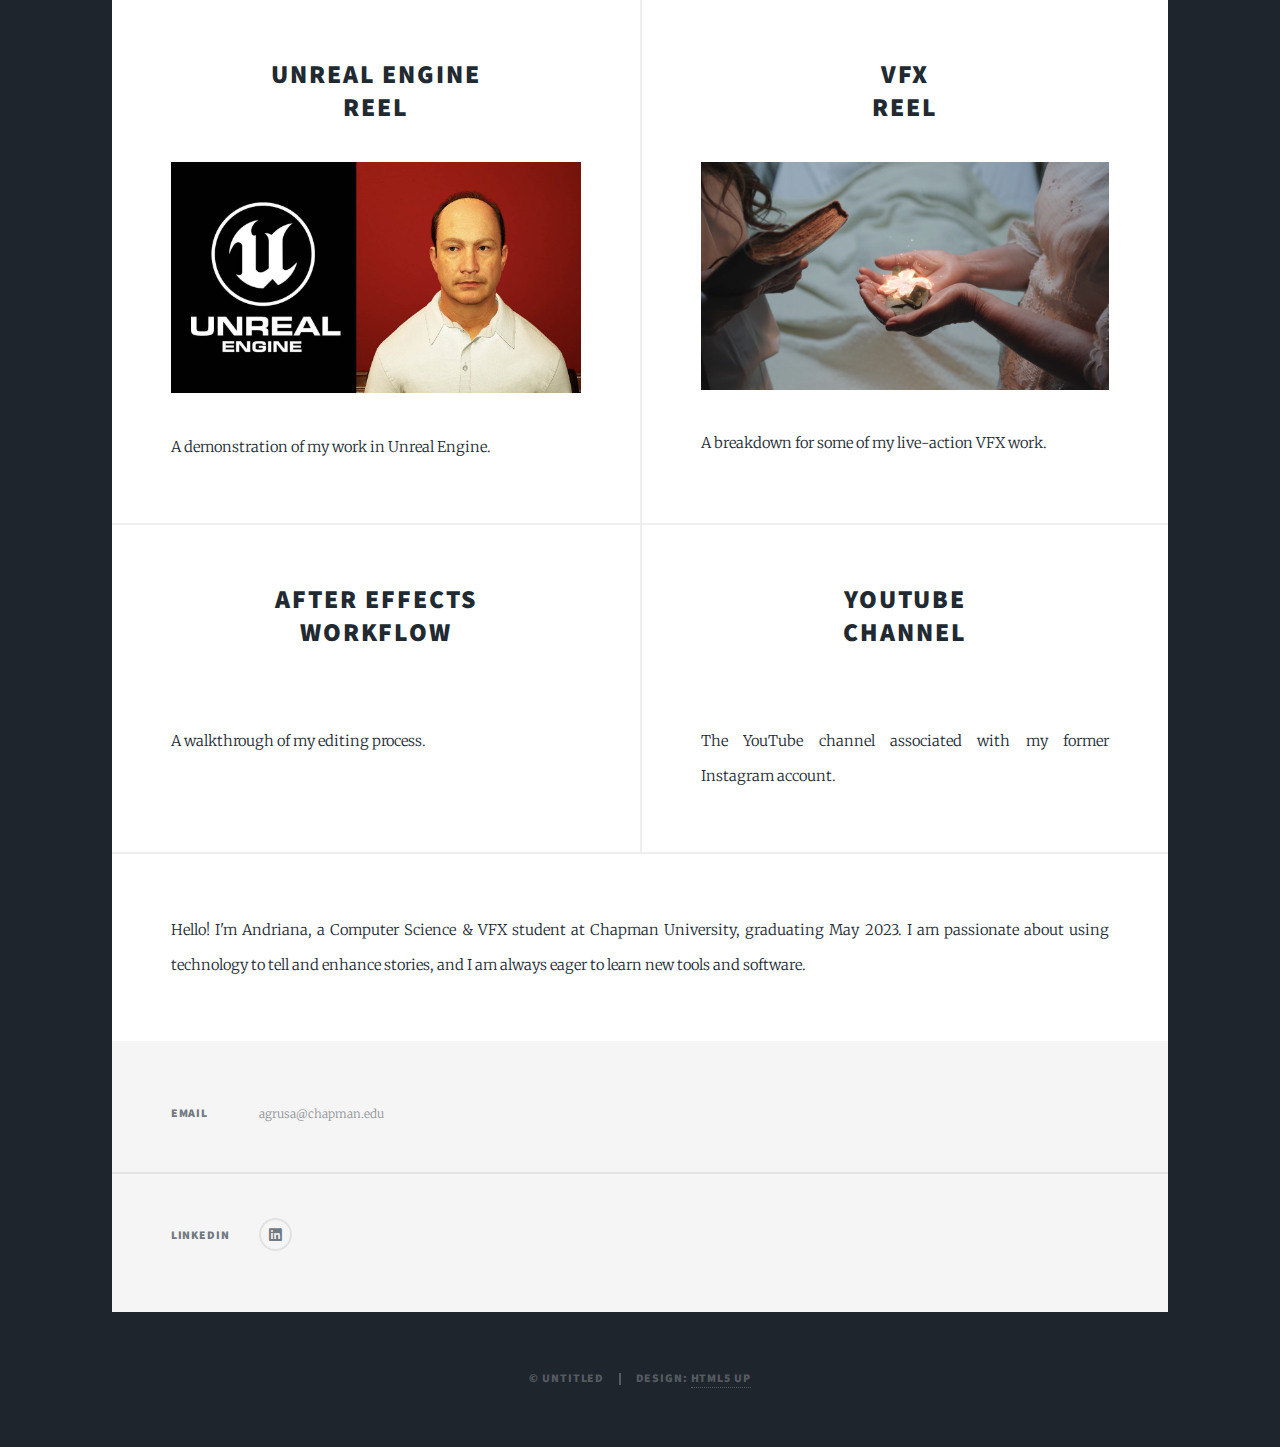
==== commit 85af3c9d: "Add files via upload" ====
--- a/index.html
+++ b/index.html
@@ -135,7 +135,7 @@
 							<footer>
 								<!-- <h2>About me...</h2> -->
 								<p>Hello! I'm Andriana, a Computer Science & VFX student at Chapman University, graduating May 2023.
-									I am passionate about using technology to tell and enhance stories. Please click on the images above to view my work.
+									I am passionate about using technology to tell and enhance stories, and I am always eager to learn new tools and software.
 								</p>
 							</footer>
 
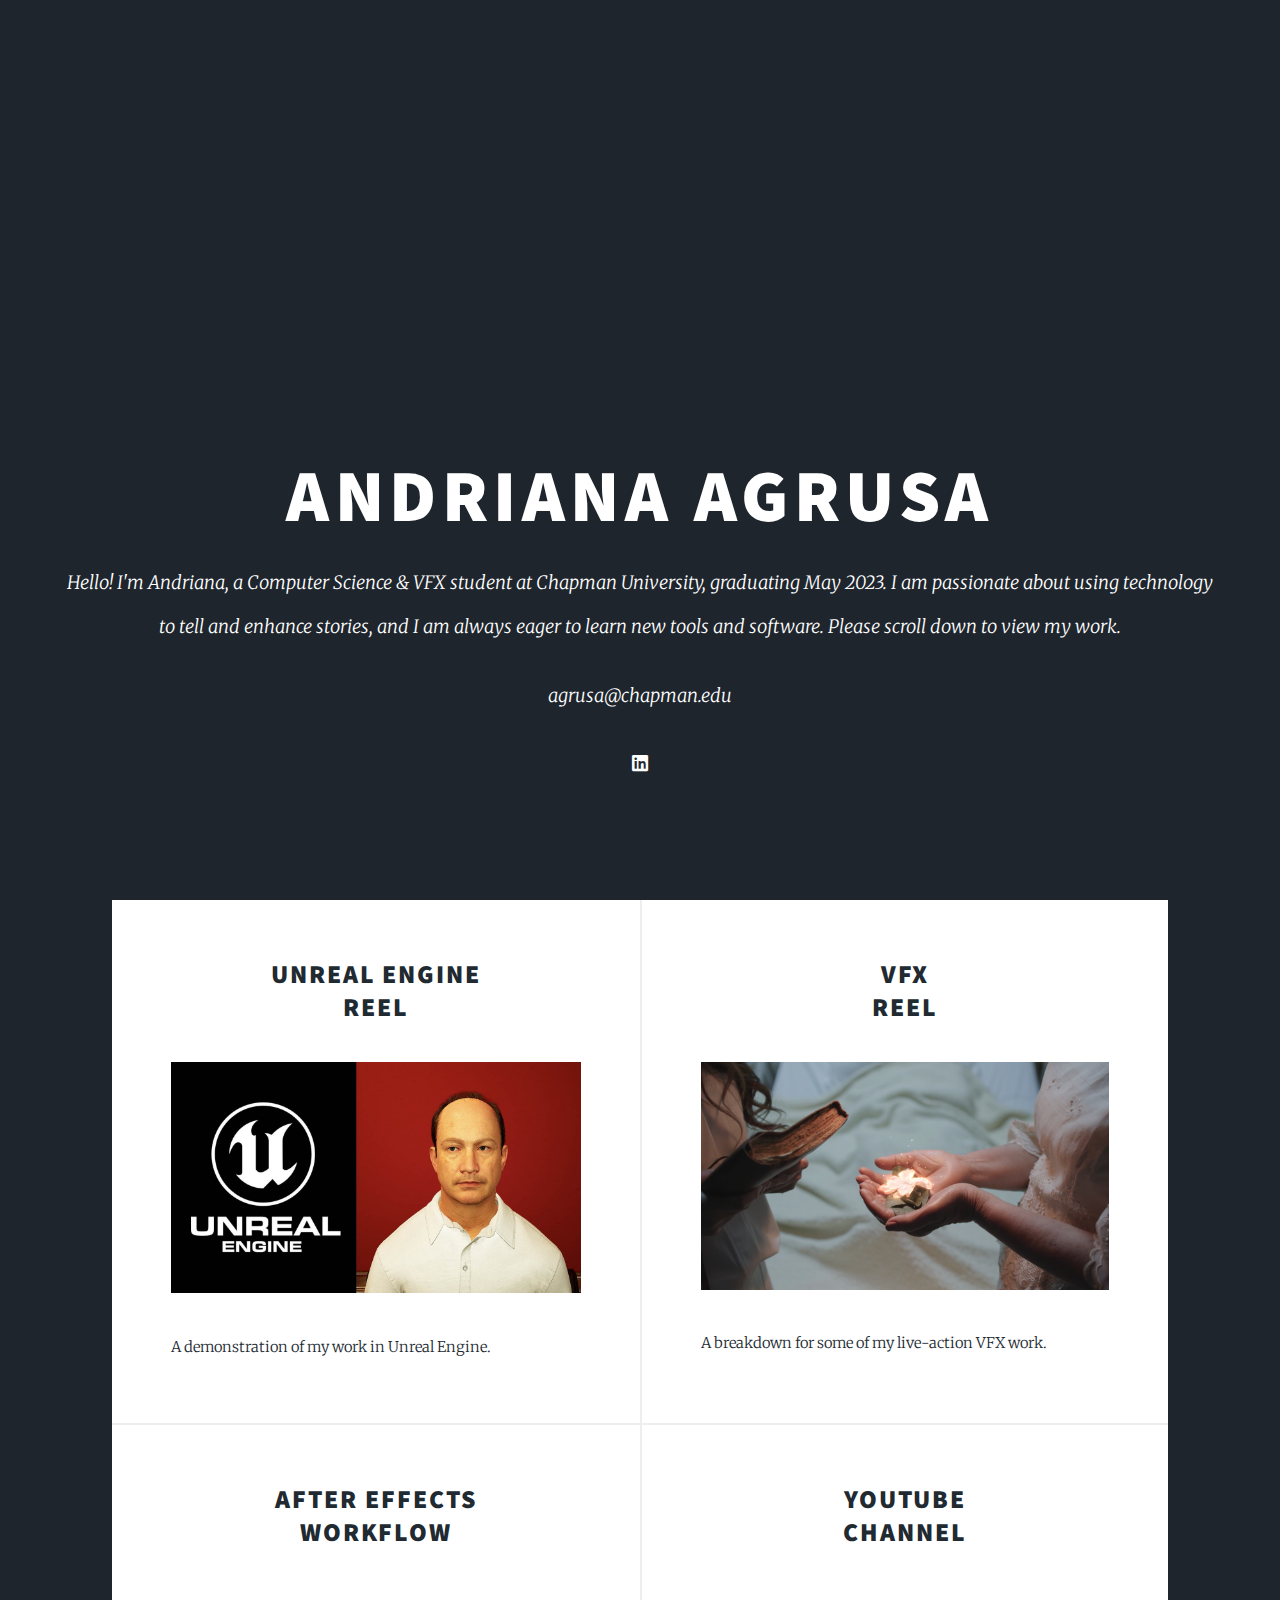
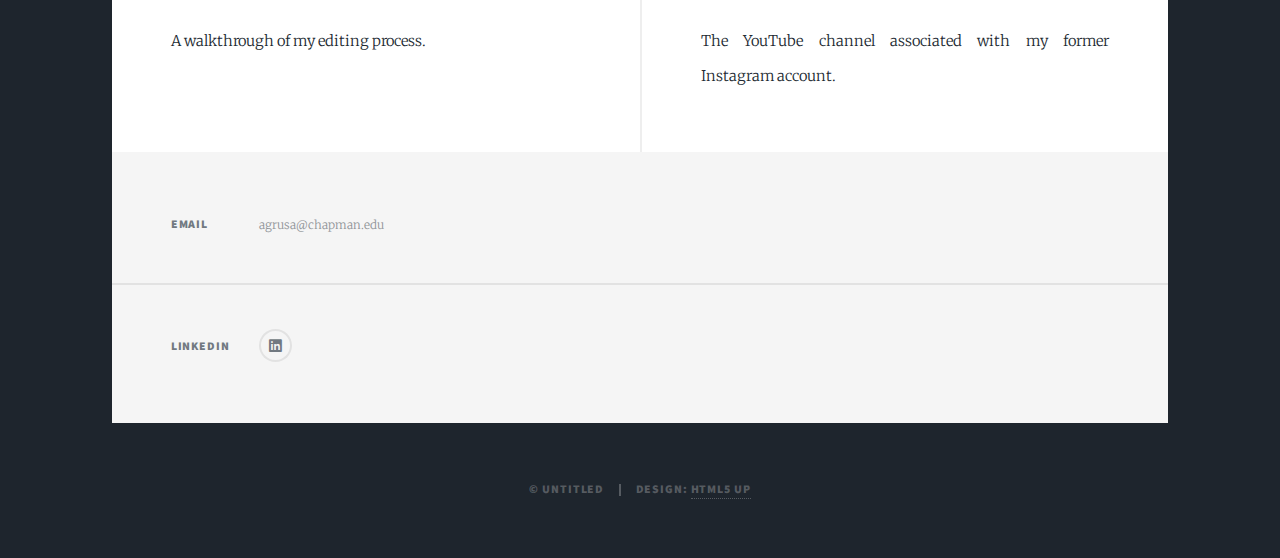
==== commit afb01310: "Add files via upload" ====
--- a/index.html
+++ b/index.html
@@ -15,16 +15,15 @@
 
 		<!-- Wrapper -->
 				<!-- Intro -->
-					<!-- <div id="intro">
+					<div id="intro">
 						<h1>Andriana Agrusa</h1>
-						<p>Hello! I'm Andriana, a Computer Science & VFX student at Chapman University, graduating May 2023.
-							This website showcases my VFX and 3D work. Please scroll down to view my reels.
+						<p>Hello! I'm Andriana, a Computer Science & VFX student at Chapman University, graduating May 2023. I am passionate about using technology to tell and enhance stories, and I am always eager to learn new tools and software. Please scroll down to view my work.
 						</p>
 						<p>agrusa@chapman.edu</p>
 						<ul class="icons">
 							<li><a href="https://www.linkedin.com/in/andriana-agrusa-95934720a/" class="icon brands fa-linkedin"><span class="label">Facebook</span></a></li>
 						</ul>
-					</div> -->
+					</div>
 
 				<!-- Header -->
 				<!-- Nav --> <!-- 
@@ -132,12 +131,12 @@
 							</section>
 
 						<!-- Footer -->
-							<footer>
-								<!-- <h2>About me...</h2> -->
+							<!--<footer>
+								<h2>About me...</h2> 
 								<p>Hello! I'm Andriana, a Computer Science & VFX student at Chapman University, graduating May 2023.
 									I am passionate about using technology to tell and enhance stories, and I am always eager to learn new tools and software.
 								</p>
-							</footer>
+							</footer> -->
 
 					</div>
 
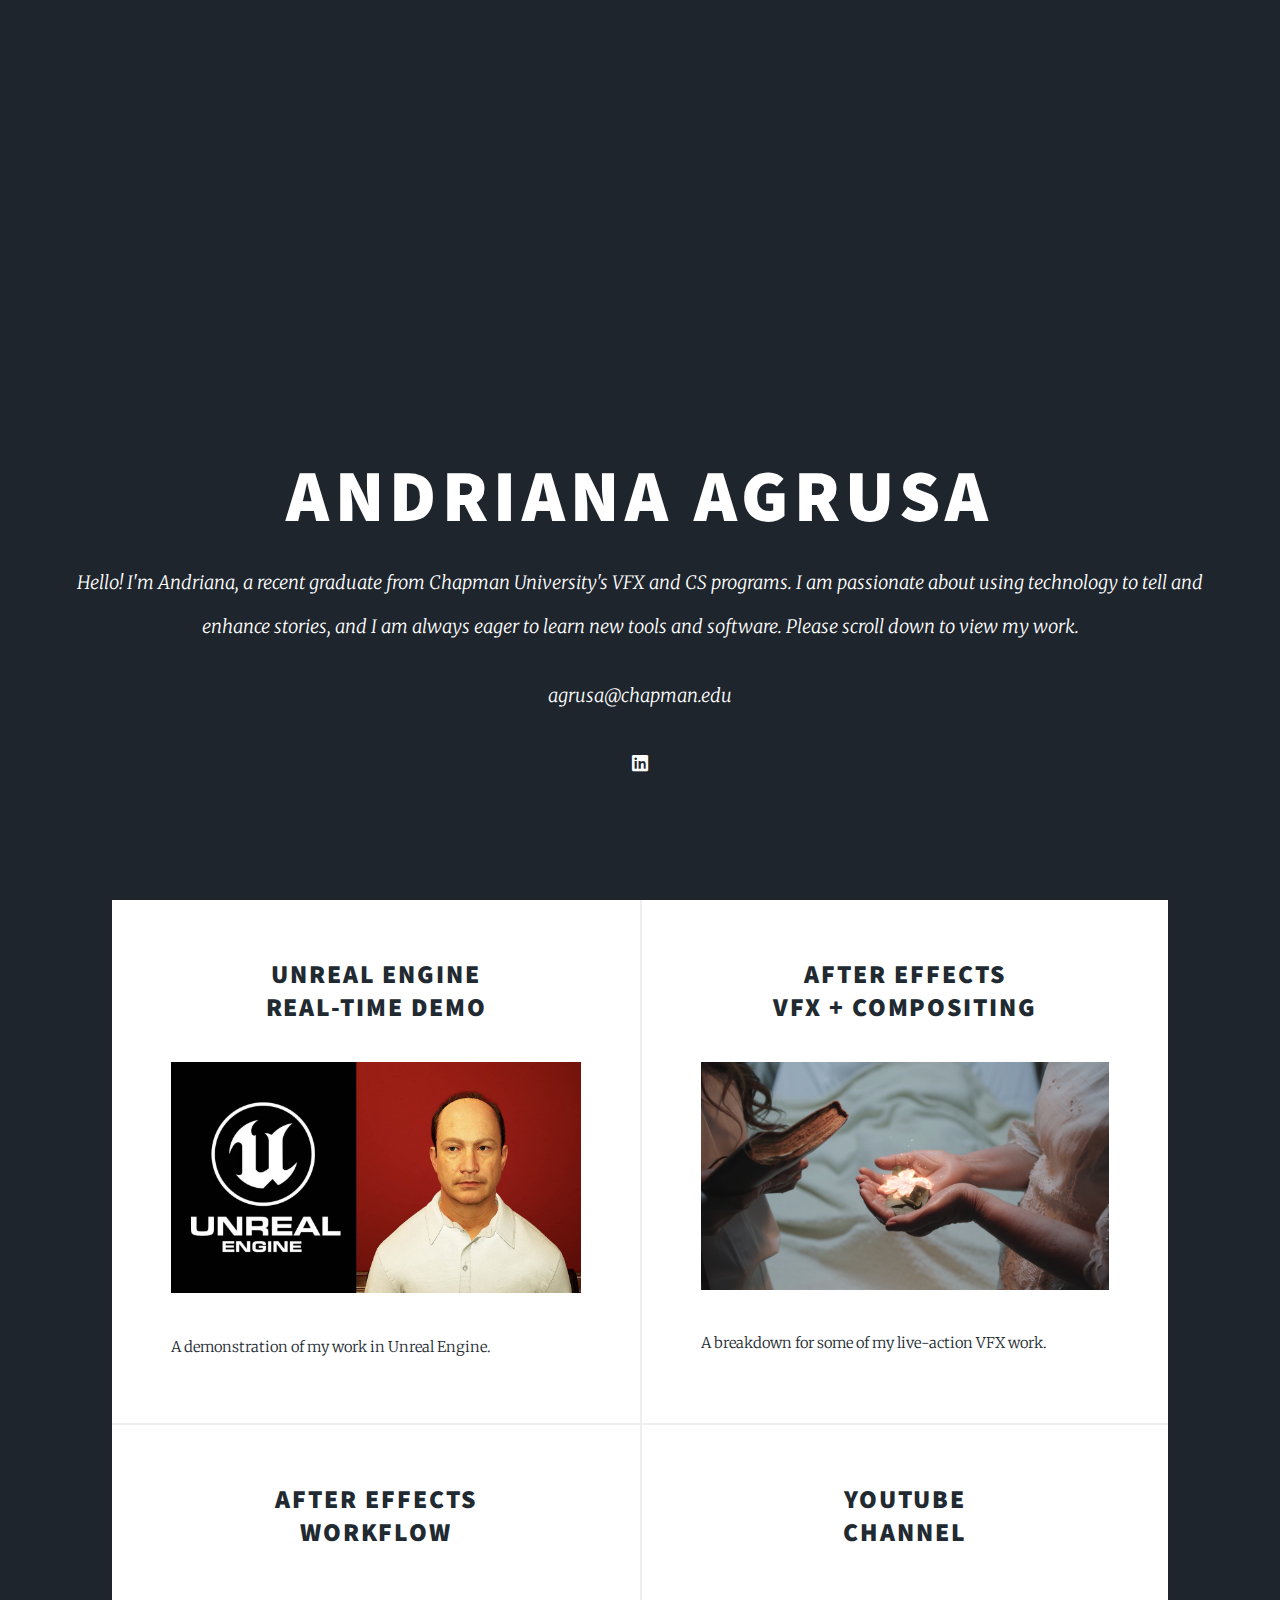
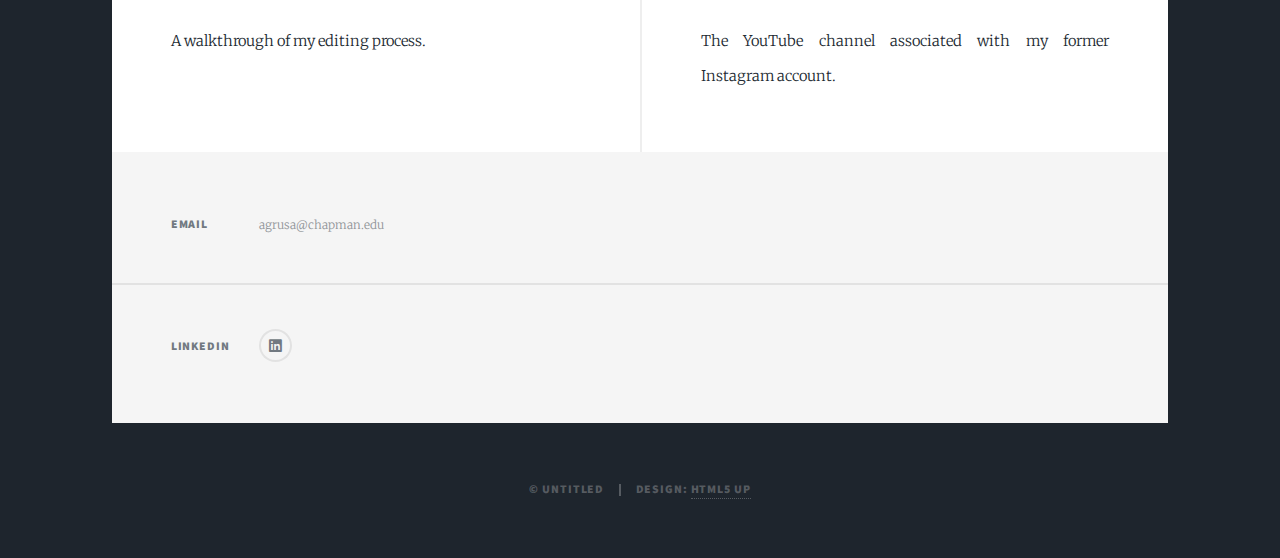
==== commit cb7718b2: "may 2023" ====
--- a/index.html
+++ b/index.html
@@ -17,7 +17,7 @@
 				<!-- Intro -->
 					<div id="intro">
 						<h1>Andriana Agrusa</h1>
-						<p>Hello! I'm Andriana, a Computer Science & VFX student at Chapman University, graduating May 2023. I am passionate about using technology to tell and enhance stories, and I am always eager to learn new tools and software. Please scroll down to view my work.
+						<p>Hello! I'm Andriana, a recent graduate from Chapman University's VFX and CS programs. I am passionate about using technology to tell and enhance stories, and I am always eager to learn new tools and software. Please scroll down to view my work.
 						</p>
 						<p>agrusa@chapman.edu</p>
 						<ul class="icons">
@@ -59,10 +59,10 @@
 								<article>
 									<header>
 										<!-- <span class="date">April 24, 2017</span> -->
-										<h2><a href="https://youtu.be/WPL6uVvrN3M" target="_blank" rel="noopener noreferrer">Unreal Engine<br />
-											Reel</a></h2>
+										<h2><a href="https://youtu.be/wJZHcgQnr3A" target="_blank" rel="noopener noreferrer">Unreal Engine<br />
+											Real-Time Demo</a></h2>
 									</header>
-									<a href="https://youtu.be/WPL6uVvrN3M" target="_blank" rel="noopener noreferrer" class="image fit"><img src="images/reel_pic.jpeg" alt="" /></a>
+									<a href="https://youtu.be/wJZHcgQnr3A" target="_blank" rel="noopener noreferrer" class="image fit"><img src="images/reel_pic.jpeg" alt="" /></a>
 									<p>A demonstration of my work in Unreal Engine.</p>
 									<!--<ul class="actions special">
 										<li><a href="#" class="button">Full Story</a></li> -->
@@ -71,8 +71,8 @@
 								<article>
 									<header>
 										<!-- <span class="date">April 22, 2017</span> -->
-										<h2><a href="https://youtu.be/x6eioMILFew" target="_blank" rel="noopener noreferrer">VFX<br />
-										Reel</a></h2>
+										<h2><a href="https://youtu.be/x6eioMILFew" target="_blank" rel="noopener noreferrer">After Effects<br />
+										VFX + Compositing</a></h2>
 									</header>
 									<a href="https://youtu.be/x6eioMILFew"target="_blank" rel="noopener noreferrer" class="image fit"><img src="images/vfx_pic.png" alt="" /></a>
 									<p>A breakdown for some of my live-action VFX work.</p>
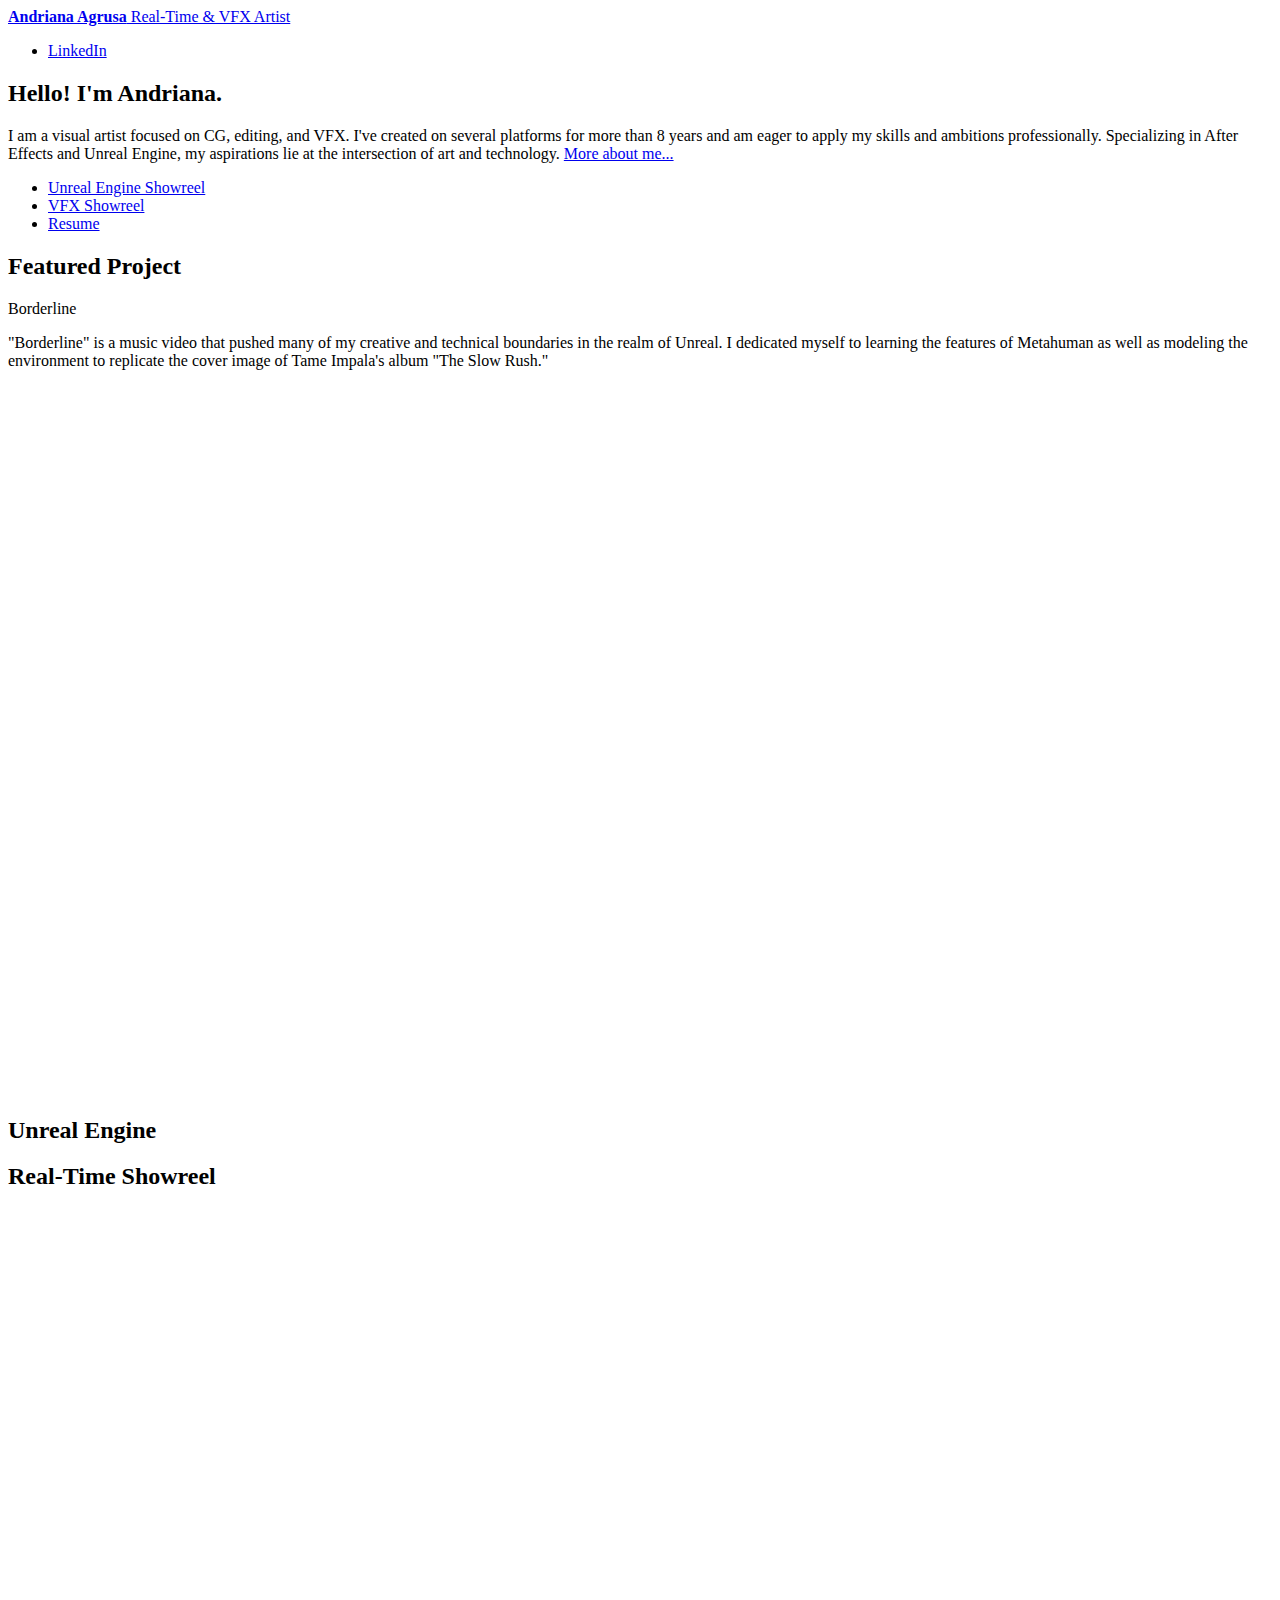
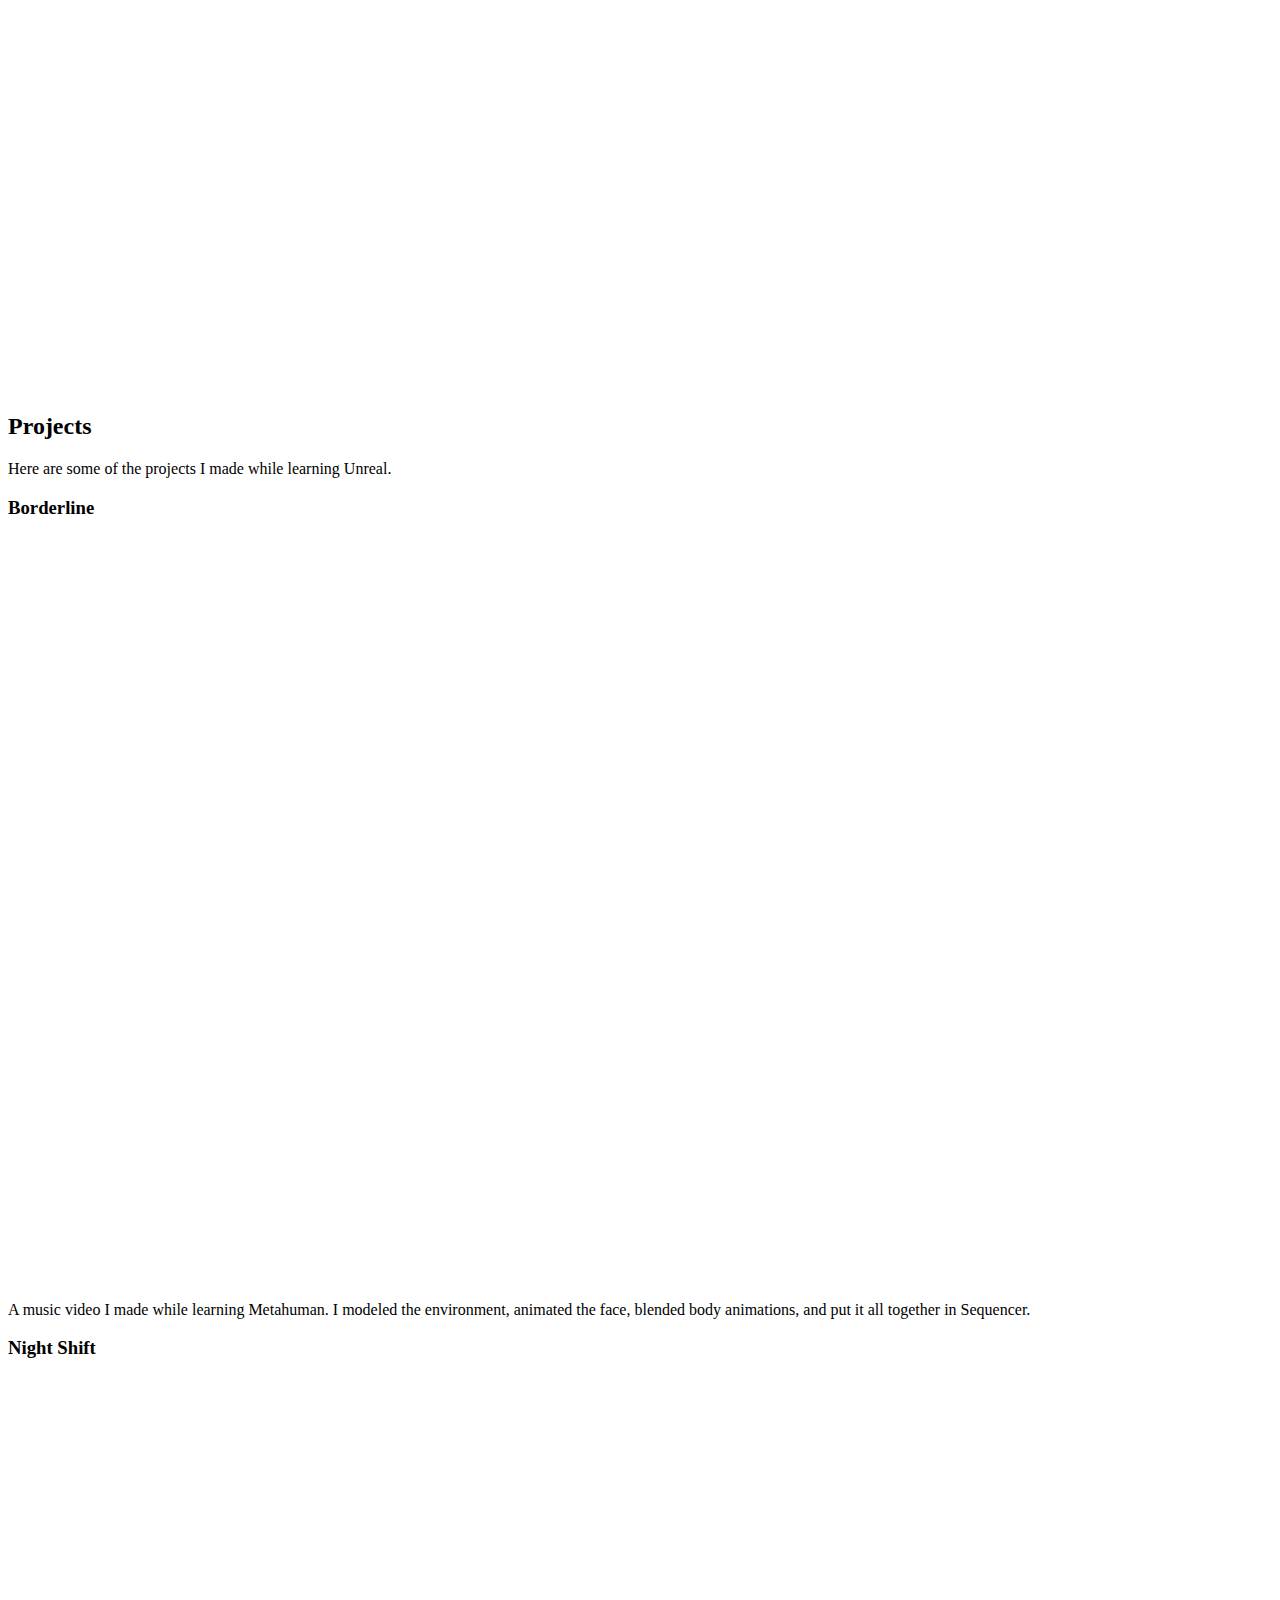
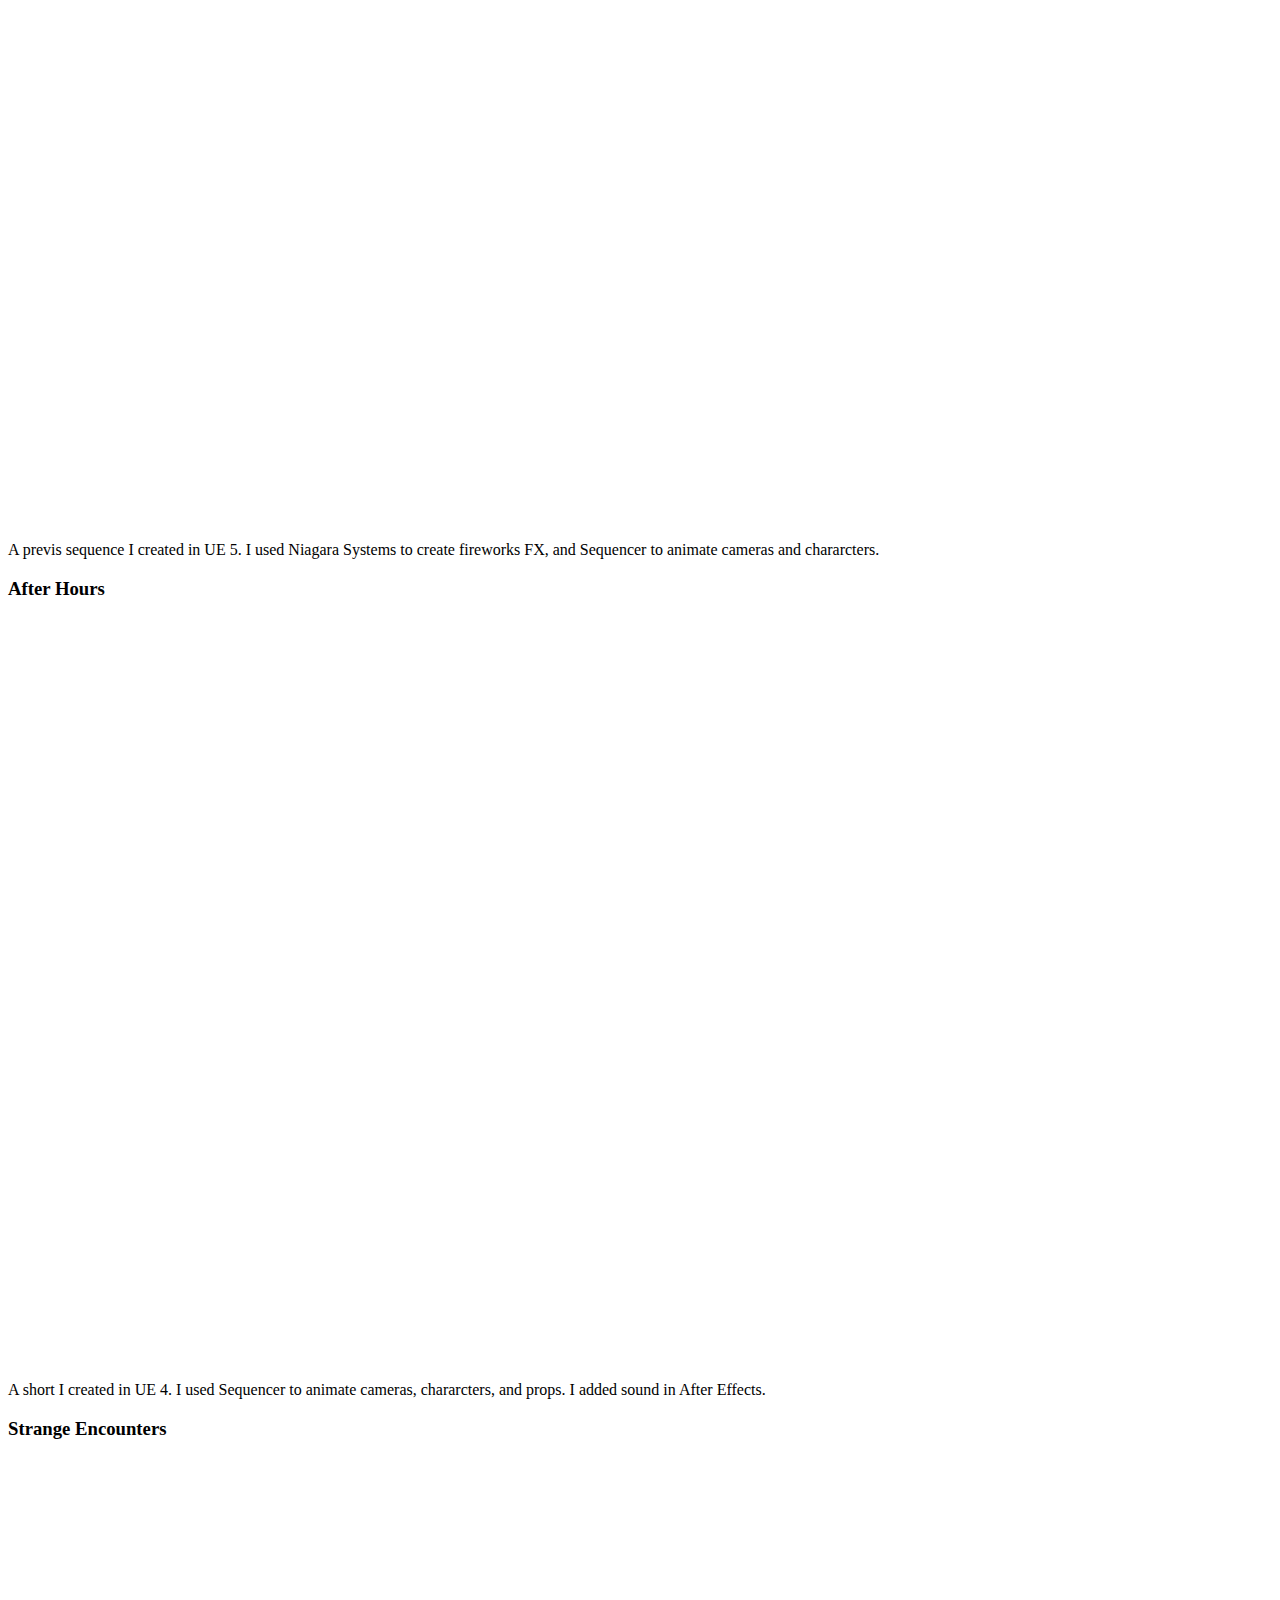
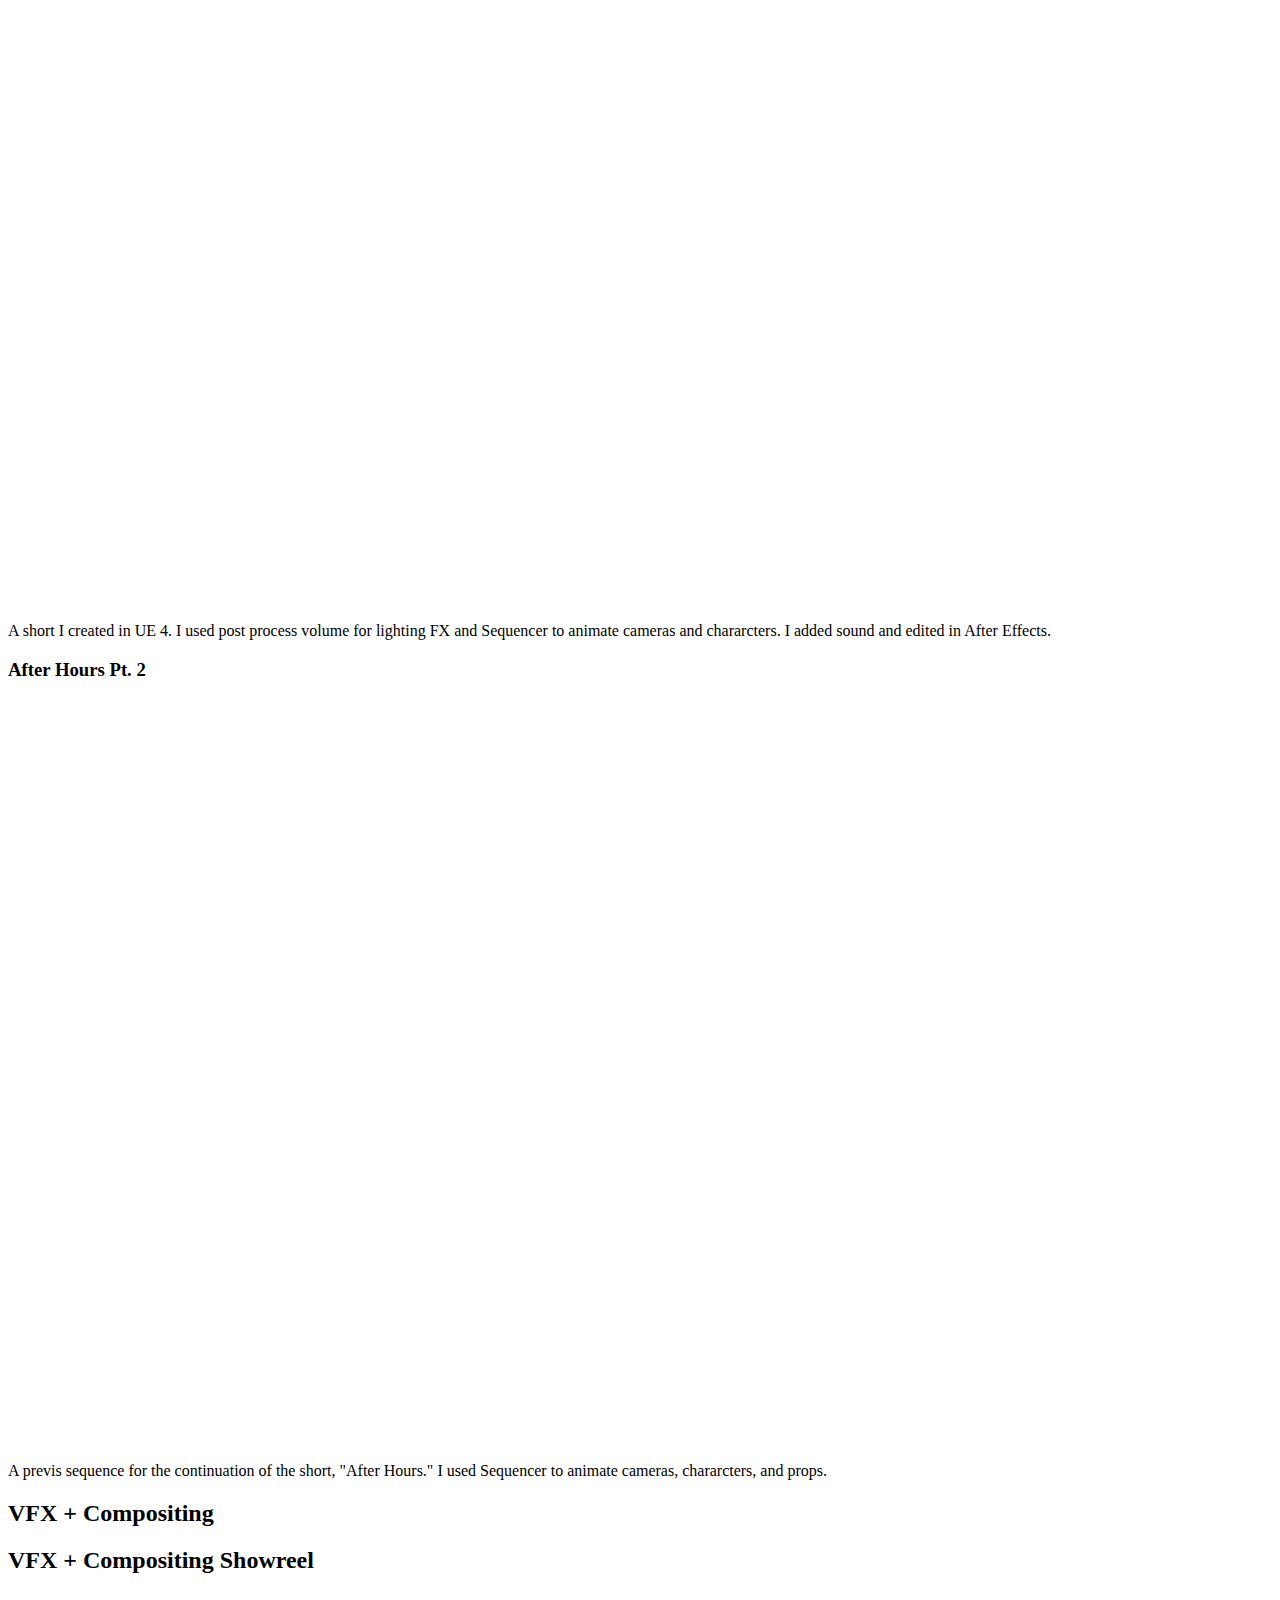
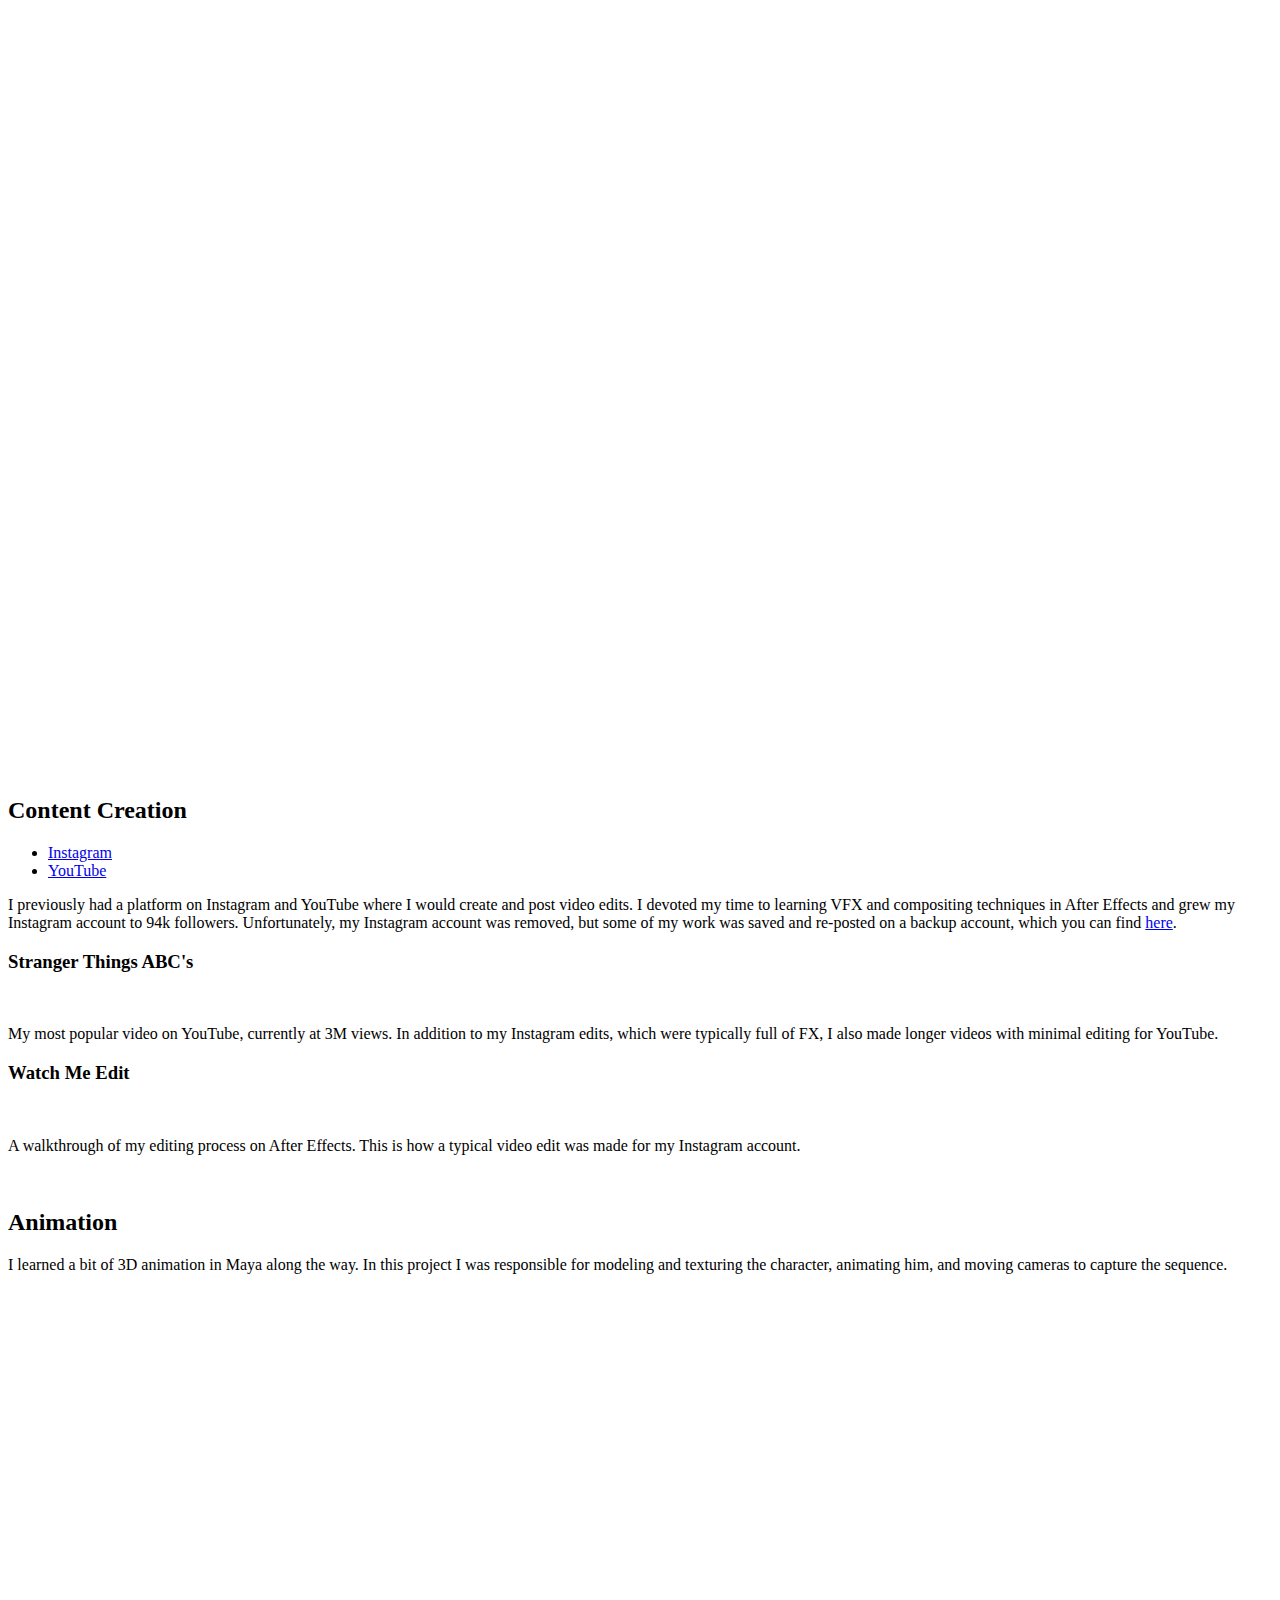
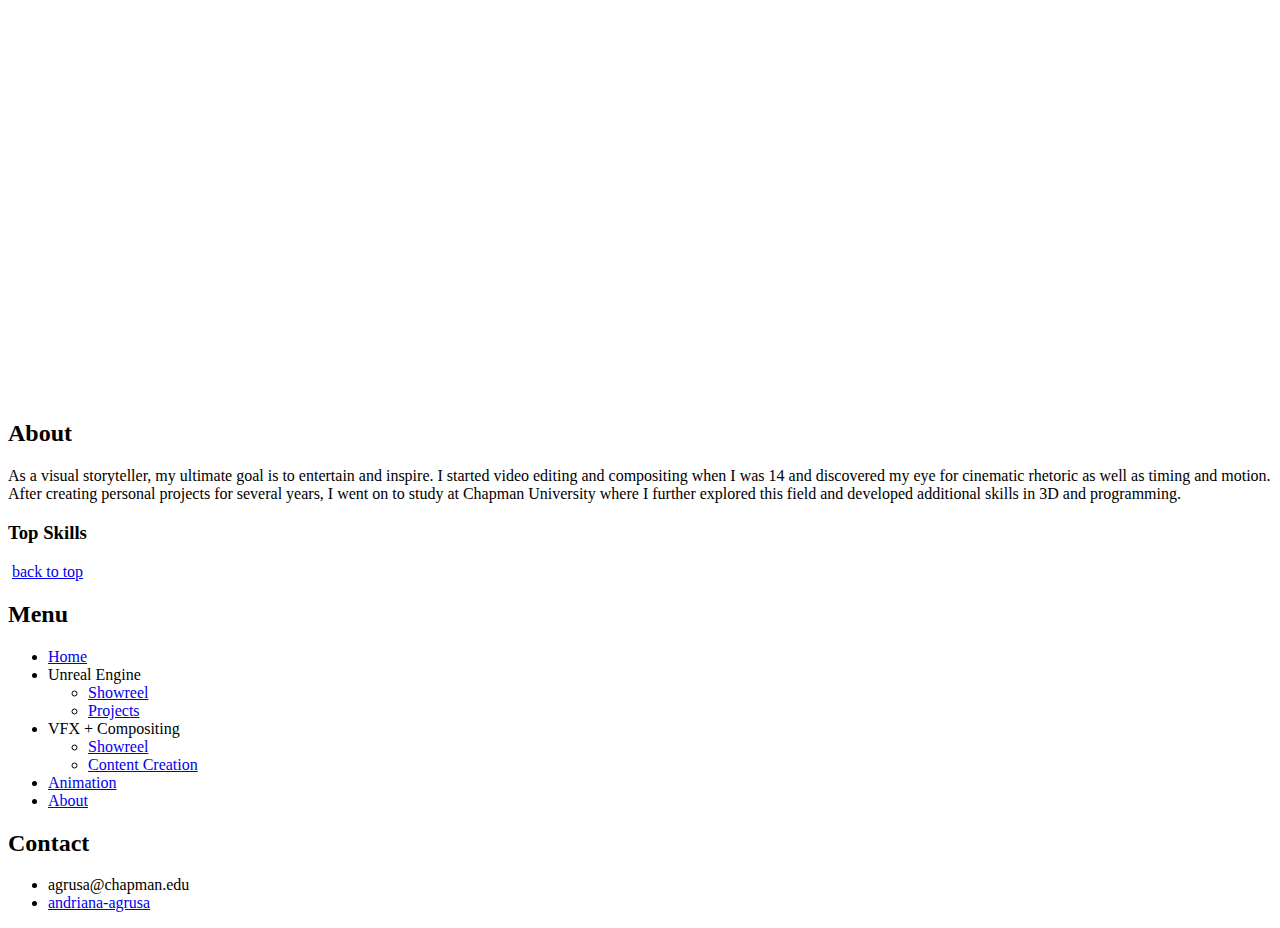
==== commit 373167ae: "Add files via upload" ====
--- a/index.html
+++ b/index.html
@@ -1,172 +1,430 @@
 <!DOCTYPE HTML>
 <!--
-	Massively by HTML5 UP
+	Editorial by HTML5 UP
 	html5up.net | @ajlkn
 	Free for personal and commercial use under the CCA 3.0 license (html5up.net/license)
 -->
 <html>
 	<head>
+		<!--<title>Editorial by HTML5 UP</title> -->
 		<meta charset="utf-8" />
 		<meta name="viewport" content="width=device-width, initial-scale=1, user-scalable=no" />
 		<link rel="stylesheet" href="assets/css/main.css" />
-		<noscript><link rel="stylesheet" href="assets/css/noscript.css" /></noscript>
 	</head>
 	<body class="is-preload">
 
 		<!-- Wrapper -->
-				<!-- Intro -->
-					<div id="intro">
-						<h1>Andriana Agrusa</h1>
-						<p>Hello! I'm Andriana, a recent graduate from Chapman University's VFX and CS programs. I am passionate about using technology to tell and enhance stories, and I am always eager to learn new tools and software. Please scroll down to view my work.
-						</p>
-						<p>agrusa@chapman.edu</p>
-						<ul class="icons">
-							<li><a href="https://www.linkedin.com/in/andriana-agrusa-95934720a/" class="icon brands fa-linkedin"><span class="label">Facebook</span></a></li>
-						</ul>
-					</div>
-
-				<!-- Header -->
-				<!-- Nav --> <!-- 
-					<nav id="nav">
-						<ul class="links">
-							<li class="active"><a href="index.html">Unreal Engine</a></li>
-							<li><a href="generic.html">Generic Page</a></li>
-							<li><a href="elements.html">Elements Reference</a></li>
-						</ul>
-						<ul class="icons">
-							<li><a href="https://www.linkedin.com/in/andriana-agrusa-95934720a/" class="icon brands fa-linkedin"><span class="label">Facebook</span></a></li>
-						</ul>
-					</nav>
-					-->
-
+			<div id="wrapper">
 				<!-- Main -->
 					<div id="main">
+						<div class="inner">
 						
-						<!-- Featured Post -->
-							<!-- <article class="post featured">
-								<header class="major">
-								<h2>Reel</h2>
-								<p>Click to play</p>
+
+							<!-- Header -->
+								<header id="header">
+									<a href="index.html" class="logo"><strong>Andriana Agrusa</strong> Real-Time & VFX Artist</a>
+									<ul class="icons">
+										<li><a href="https://www.linkedin.com/in/andriana-agrusa/" target="_blank" class="icon brands fa-linkedin"><span class="label">LinkedIn</span></a></li>
+										<!--
+										<li><a href="#" class="icon brands fa-facebook-f"><span class="label">Facebook</span></a></li>
+										<li><a href="#" class="icon brands fa-snapchat-ghost"><span class="label">Snapchat</span></a></li>
+										<li><a href="#" class="icon brands fa-instagram"><span class="label">Instagram</span></a></li>
+										<li><a href="#" class="icon brands fa-medium-m"><span class="label">Medium</span></a></li>
+										-->
+									</ul>
 								</header>
-								<a href="https://youtu.be/WPL6uVvrN3M" class="image main"><img src="images/reel_pic.jpeg" alt="" /></a>
-								<ul class="actions special">
-									<li><a href="https://youtu.be/WPL6uVvrN3M" class="button large">or click here</a></li>
-								</ul>
-							</article> -->
-
-						<!-- Posts -->
-							<section class="posts">
-								<article>
+
+							<!-- Banner -->
+								<section id="banner">
+									<div class="content">
+										<header>
+											<h2>Hello! I'm Andriana.</h2>
+											<!--<p>A free and fully responsive site template</p> -->
+										</header>
+										<p>I am a visual artist focused on CG, editing, and VFX. I've created on several platforms for more than 8
+											years and am eager to apply my skills and ambitions professionally. Specializing in After Effects and 
+											Unreal Engine, my aspirations lie at the intersection of art
+											and technology. <a href="#about_section">More about me...</a>
+											
+
+											
+											
+										</p>
+										<ul class="actions">
+											<li><a href="#unreal_showreel" class="button big">Unreal Engine Showreel</a></li>
+											<li><a href="#vfx_showreel" class="button big">VFX Showreel</a></li>
+											<!-- <li><a href="#" class="button icon solid fa-download"> Resume</a></li> -->
+											<li><a href="documents/Andriana_Agrusa_Resume.pdf" class="button big" target="_blank">Resume</a></li>
+						
+
+										</ul>
+									</div>
+							
+								</section>
+
+							<!-- Banner -->
+							<section id="banner">
+								<div class="content">
 									<header>
-										<!-- <span class="date">April 24, 2017</span> -->
-										<h2><a href="https://youtu.be/wJZHcgQnr3A" target="_blank" rel="noopener noreferrer">Unreal Engine<br />
-											Real-Time Demo</a></h2>
-									</header>
-									<a href="https://youtu.be/wJZHcgQnr3A" target="_blank" rel="noopener noreferrer" class="image fit"><img src="images/reel_pic.jpeg" alt="" /></a>
-									<p>A demonstration of my work in Unreal Engine.</p>
-									<!--<ul class="actions special">
-										<li><a href="#" class="button">Full Story</a></li> -->
+										<h2>Featured Project</h2>
+										<p>Borderline</p>
+									</header>
+									<p>"Borderline" is a music video that pushed many of my creative and technical boundaries in the realm of Unreal. 
+										I dedicated myself to learning the features of Metahuman as well as modeling the environment to replicate
+										the cover image of Tame Impala's album "The Slow Rush."</p>
+										<!--
+									<ul class="actions">
+										<li><a href="#" class="button big">Learn More</a></li>
 									</ul>
-								</article>
-								<article>
-									<header>
-										<!-- <span class="date">April 22, 2017</span> -->
-										<h2><a href="https://youtu.be/x6eioMILFew" target="_blank" rel="noopener noreferrer">After Effects<br />
-										VFX + Compositing</a></h2>
-									</header>
-									<a href="https://youtu.be/x6eioMILFew"target="_blank" rel="noopener noreferrer" class="image fit"><img src="images/vfx_pic.png" alt="" /></a>
-									<p>A breakdown for some of my live-action VFX work.</p>
-									<!--<ul class="actions special">
-										<li><a href="#" class="button">Full Story</a></li> -->
+								-->
+								</div>
+								<span class="image object">
+									<div style="padding:56.25% 0 0 0;position:relative;"><iframe src="https://player.vimeo.com/video/847206945?badge=0&amp;autopause=0&amp;player_id=0&amp;app_id=58479" frameborder="0" allow="autoplay; fullscreen; picture-in-picture" allowfullscreen style="position:absolute;top:0;left:0;width:100%;height:100%;" title="Borderline by Tame Impala | Music Video"></iframe></div><script src="https://player.vimeo.com/api/player.js"></script>
+								</span>
+							</section>
+
+							<!-- Section -->
+							<!--
+								<section>
+									<header class="major">
+										<h2>Featured Post</h2>
+										
+									</header>
+									<div class="features">
+										<article>
+											<span class="icon fa-gem"></span>
+											<div class="content">
+												<h3>Portitor ullamcorper</h3>
+												<p>Aenean ornare velit lacus, ac varius enim lorem ullamcorper dolore. Proin aliquam facilisis ante interdum. Sed nulla amet lorem feugiat tempus aliquam.</p>
+											</div>
+										</article>
+										<article>
+											<span class="icon solid fa-paper-plane"></span>
+											<div class="content">
+												<h3>Sapien veroeros</h3>
+												<p>Aenean ornare velit lacus, ac varius enim lorem ullamcorper dolore. Proin aliquam facilisis ante interdum. Sed nulla amet lorem feugiat tempus aliquam.</p>
+											</div>
+										</article>
+										<article>
+											<span class="icon solid fa-rocket"></span>
+											<div class="content">
+												<h3>Quam lorem ipsum</h3>
+												<p>Aenean ornare velit lacus, ac varius enim lorem ullamcorper dolore. Proin aliquam facilisis ante interdum. Sed nulla amet lorem feugiat tempus aliquam.</p>
+											</div>
+										</article>
+										<article>
+											<span class="icon solid fa-signal"></span>
+											<div class="content">
+												<h3>Sed magna finibus</h3>
+												<p>Aenean ornare velit lacus, ac varius enim lorem ullamcorper dolore. Proin aliquam facilisis ante interdum. Sed nulla amet lorem feugiat tempus aliquam.</p>
+											</div>
+										</article>
+									</div>
+								</section>
+								-->
+
+								
+							<!-- Section 1-->
+								<section id="unreal_showreel">
+									<header class="major">
+										<h2>Unreal Engine</h2>
+									</header>
+									<div class="content">
+										<article>
+											<h2>Real-Time Showreel</h2>
+											<span>
+												<div style="padding:56.25% 0 0 0;position:relative;"><iframe src="https://player.vimeo.com/video/847664585?badge=0&amp;autopause=0&amp;player_id=0&amp;app_id=58479" frameborder="0" allow="autoplay; fullscreen; picture-in-picture" allowfullscreen style="position:absolute;top:0;left:0;width:100%;height:100%;" title="Real-Time Showreel | UE"></iframe></div><script src="https://player.vimeo.com/api/player.js"></script>
+											</span>
+											<!--
+											<h3>Interdum aenean</h3>
+											<p>Aenean ornare velit lacus, ac varius enim lorem ullamcorper dolore. Proin aliquam facilisis ante interdum. Sed nulla amet lorem feugiat tempus aliquam.</p>
+											-->
+											<br></br>
+									
+											<br id="unreal_projects"></br>
+											<h2>Projects</h2>
+											<p>Here are some of the projects I made while learning Unreal.</p>
+										</article>
+									</div>
+									<div class="posts">
+										<article>
+											<h3>Borderline</h3>
+											<div style="padding:56.25% 0 0 0;position:relative;"><iframe src="https://player.vimeo.com/video/847206945?badge=0&amp;autopause=0&amp;player_id=0&amp;app_id=58479" frameborder="0" allow="autoplay; fullscreen; picture-in-picture" allowfullscreen style="position:absolute;top:0;left:0;width:100%;height:100%;" title="Borderline | Music Video"></iframe></div><script src="https://player.vimeo.com/api/player.js"></script>
+											<br></br>
+											<p>A music video I made while learning Metahuman. I modeled the environment, animated the face, blended body animations, and put it all together in Sequencer.</p>
+											<!--
+											<ul class="actions">
+												<li><a href="#" class="button">More</a></li>
+											</ul>
+											-->
+										</article>
+										<article>
+											<h3>Night Shift</h3>
+											<div style="padding:56.25% 0 0 0;position:relative;"><iframe src="https://player.vimeo.com/video/847671317?badge=0&amp;autopause=0&amp;player_id=0&amp;app_id=58479" frameborder="0" allow="autoplay; fullscreen; picture-in-picture" allowfullscreen style="position:absolute;top:0;left:0;width:100%;height:100%;" title="Night Shift | Previs Sequence"></iframe></div><script src="https://player.vimeo.com/api/player.js"></script>											
+											<br></br>	
+											<p>A previs sequence I created in UE 5. I used Niagara Systems to create fireworks FX, and Sequencer to animate cameras and chararcters.</p>
+										</article>
+										<article>
+											<h3>After Hours</h3>
+											<div style="padding:56.25% 0 0 0;position:relative;"><iframe src="https://player.vimeo.com/video/847220076?badge=0&amp;autopause=0&amp;player_id=0&amp;app_id=58479" frameborder="0" allow="autoplay; fullscreen; picture-in-picture" allowfullscreen style="position:absolute;top:0;left:0;width:100%;height:100%;" title="After Hours | UE Short"></iframe></div><script src="https://player.vimeo.com/api/player.js"></script>
+											<br></br>
+											<p>A short I created in UE 4. I used Sequencer to animate cameras, chararcters, and props. I added sound in After Effects.</p>
+										</article>
+										<article>
+											<h3>Strange Encounters</h3>
+											<div style="padding:56.25% 0 0 0;position:relative;"><iframe src="https://player.vimeo.com/video/847669364?badge=0&amp;autopause=0&amp;player_id=0&amp;app_id=58479" frameborder="0" allow="autoplay; fullscreen; picture-in-picture" allowfullscreen style="position:absolute;top:0;left:0;width:100%;height:100%;" title="Strange Encounters | UE Short"></iframe></div><script src="https://player.vimeo.com/api/player.js"></script>
+											<br></br>
+											<p>A short I created in UE 4. I used post process volume for lighting FX and Sequencer to animate cameras and chararcters. I added sound and edited in After Effects. </p>
+										</article>
+										<article>
+											<h3>After Hours Pt. 2</h3>
+											<div style="padding:56.25% 0 0 0;position:relative;"><iframe src="https://player.vimeo.com/video/847671775?badge=0&amp;autopause=0&amp;player_id=0&amp;app_id=58479" frameborder="0" allow="autoplay; fullscreen; picture-in-picture" allowfullscreen style="position:absolute;top:0;left:0;width:100%;height:100%;" title="After Hours Pt. 2 | Previs Sequence"></iframe></div><script src="https://player.vimeo.com/api/player.js"></script>
+											<br></br>	
+											<p>A previs sequence for the continuation of the short, "After Hours."
+												I used Sequencer to animate cameras, chararcters, and props.
+											</p>
+										</article>
+									</div>
+								</section>
+
+							<!-- Section 2 -->
+								<section id="vfx_showreel">
+									<header class="major">
+										<h2>VFX + Compositing</h2>
+									</header>
+									<div class="content">
+										<article>
+											<h2>VFX + Compositing Showreel</h2>
+											<span>
+												<div style="padding:56.25% 0 0 0;position:relative;"><iframe src="https://player.vimeo.com/video/847672582?badge=0&amp;autopause=0&amp;player_id=0&amp;app_id=58479" frameborder="0" allow="autoplay; fullscreen; picture-in-picture" allowfullscreen style="position:absolute;top:0;left:0;width:100%;height:100%;" title="VFX + Compositing Showreel"></iframe></div><script src="https://player.vimeo.com/api/player.js"></script>											</span>
+											<!--
+											<h3>Interdum aenean</h3>
+											<p>Aenean ornare velit lacus, ac varius enim lorem ullamcorper dolore. Proin aliquam facilisis ante interdum. Sed nulla amet lorem feugiat tempus aliquam.</p>
+											-->
+											<br></br>
+											<br id="editing_acc"></br>
+											<h2>Content Creation</h2>
+											<ul class="icons">
+												<li><a href="https://www.instagram.com/strangerharts2/" target="_blank" class="icon brands fa-instagram"><span class="label">Instagram</span></a></li>
+												<li><a href="https://www.youtube.com/@strangerharts" target="_blank" class="icon brands fa-youtube"><span class="label">YouTube</span></a></li>
+												<!--
+												<li><a href="#" class="icon brands fa-facebook-f"><span class="label">Facebook</span></a></li>
+												<li><a href="#" class="icon brands fa-snapchat-ghost"><span class="label">Snapchat</span></a></li>
+												<li><a href="#" class="icon brands fa-instagram"><span class="label">Instagram</span></a></li>
+												<li><a href="#" class="icon brands fa-medium-m"><span class="label">Medium</span></a></li>
+												-->
+											</ul>
+											<p>I previously had a platform on Instagram and YouTube where I would create and post video edits. I devoted my time 
+												to learning VFX and compositing techniques in After Effects and grew my Instagram account to 94k followers. Unfortunately, my Instagram account was removed, but some of my work was saved and re-posted on a backup account,
+												which you can find <a href="https://www.instagram.com/strangerharts2/" target="_blank">here</a>. </p>
+										</article>
+										
+									</div>
+									
+									<div class="posts">
+										<article>
+											<h3>Stranger Things ABC's</h3>
+											<a href="https://youtu.be/80Ze2kOxO3M" target="_blank" rel="noopener noreferrer" class="image fit"><img src="images/cover1.png" alt="" /></a>
+											<p>My most popular video on YouTube, currently at 3M views. In addition to my Instagram edits, which were typically full of FX, I also 
+												made longer videos with minimal editing for YouTube.
+											</p>
+										</article>
+										<article>
+											<h3>Watch Me Edit</h3>
+											<a href="https://youtu.be/bj30dfkXOSo?t=20" target="_blank" rel="noopener noreferrer" class="image fit"><img src="images/cover2.png" alt="" /></a>
+											<p>A walkthrough of my editing process on After Effects. This is how a typical video edit was made for my Instagram account.
+											</p>
+										</article>
+										</div>
+									<iv>
+								</section>
+
+								<!-- Banner -->
+								<br id="animation">
+								<section id="banner">
+									<div class="content">
+										<header id="animation">
+											<h2>Animation</h2>
+										</header>
+										<p>I learned a bit of 3D animation in Maya along the way. In this project I was responsible for modeling and texturing 
+											the character, animating him, and moving cameras to capture the sequence.
+										</p>
+											<!--
+										<ul class="actions">
+											<li><a href="#" class="button big">Learn More</a></li>
+										</ul>
+									-->
+								</div>
+								<span class="image object">
+									<div style="padding:56.25% 0 0 0;position:relative;"><iframe src="https://player.vimeo.com/video/851519725?badge=0&amp;autopause=0&amp;player_id=0&amp;app_id=58479" frameborder="0" allow="autoplay; fullscreen; picture-in-picture" style="position:absolute;top:0;left:0;width:100%;height:100%;" title="Animation Short"></iframe></div><script src="https://player.vimeo.com/api/player.js"></script>								</span>
+							</section>
+
+								<!-- Section -->
+							
+								<section>
+									<header class="major" id="about_section">
+										<h2>About</h2>
+									</header>
+
+									<p>As a visual storyteller, my ultimate goal is to entertain and inspire. I started video editing and compositing when I was 14
+										and discovered my eye for cinematic rhetoric as well as timing and motion. After creating personal projects
+										for several years, I went on to study at Chapman University where I further explored this field and developed additional skills in 3D and programming.						
+									</p>
+										
+									<h3>Top Skills</h3>
+									<span class="image fit"><img src="images/skills.png" alt="" /></span>
+										 
+									
+									<a href="#header" class="button big">back to top</a>
+									<!--
+									<div class="features">
+										<article>
+											<span class="image fit"><img src="images/ae_logo.png" alt=""></span>
+											<div class="content">
+												<h3>After Effects</h3>
+												<p>My software of choice for compositing and VFX. I am self-taught and have 7 years of experience using After Effects.</p>
+											</div>
+										</article>
+										<article>
+											<span class="image fit"><img src="images/ue_logo2.png" alt=""></span>
+											<div class="content">
+												<h3>Sapien veroeros</h3>
+												<p>Aenean ornare velit lacus, ac varius enim lorem ullamcorper dolore. Proin aliquam facilisis ante interdum. Sed nulla amet lorem feugiat tempus aliquam.</p>
+											</div>
+										</article>
+										<article>
+											<span class="icon solid fa-rocket"></span>
+											<div class="content">
+												<h3>Quam lorem ipsum</h3>
+												<p>Aenean ornare velit lacus, ac varius enim lorem ullamcorper dolore. Proin aliquam facilisis ante interdum. Sed nulla amet lorem feugiat tempus aliquam.</p>
+											</div>
+										</article>
+										<article>
+											<span class="icon solid fa-signal"></span>
+											<div class="content">
+												<h3>Sed magna finibus</h3>
+												<p>Aenean ornare velit lacus, ac varius enim lorem ullamcorper dolore. Proin aliquam facilisis ante interdum. Sed nulla amet lorem feugiat tempus aliquam.</p>
+											</div>
+										</article>
+									</div>
+									-->
+								</section>
+								
+								
+
+						</div>
+					</div>
+
+
+					
+
+				<!-- Sidebar -->
+					<div id="sidebar">
+						<div class="inner">
+							
+							<!-- Search -->
+							<!--
+								<section id="search" class="alt">
+									<form method="post" action="#">
+										<input type="text" name="query" id="query" placeholder="Search" />
+									</form>
+								</section> 
+							-->
+
+							<!-- Menu -->
+								<nav id="menu">
+									<header class="major">
+										<h2>Menu</h2>
+									</header>
+									<ul>
+										<li><a href="#header">Home</a></li>
+										<!--
+										<li><a href="generic.html">generic</a></li>
+										<li><a href="elements.html">elements</a></li>
+										-->
+										
+										<li>
+											<span class="opener">Unreal Engine</span>
+											<ul>
+												<li><a href="#unreal_showreel">Showreel</a></li>
+												<li><a href="#unreal_projects">Projects</a></li>
+											</ul>
+										</li>
+										<!--
+										<li><a href="#">Etiam Dolore</a></li>
+										<li><a href="#">Adipiscing</a></li>
+										-->
+										<li>
+											<span class="opener">VFX + Compositing</span>
+											<ul>
+												<li><a href="#vfx_showreel">Showreel</a></li>
+												<li><a href="#editing_acc">Content Creation</a></li>
+											</ul>
+										</li>
+										<li><a href="#animation">Animation</a></li>
+										<li><a href="#about_section">About</a></li>
+										<!--
+										<li><a href="#">Maximus Erat</a></li>
+										<li><a href="#">Sapien Mauris</a></li>
+										<li><a href="#">Amet Lacinia</a></li>
 									</ul>
-								</article>
-								<article>
-									<header>
-										<!-- <span class="date">April 18, 2017</span>  -->
-										<h2><a href="https://www.youtube.com/watch?v=bj30dfkXOSo&t=1s"target="_blank" rel="noopener noreferrer">After Effects<br />
-										Workflow</a></h2>
-									</header>
-									<a href="https://www.youtube.com/watch?v=bj30dfkXOSo&t=1s"target="_blank" rel="noopener noreferrer" class="image fit"><img src="images/wme.png" alt="" /></a>
-									<p><centre>A walkthrough of my editing process.</centre></p>
-									<!-- <ul class="actions special">
-										<li><a href="#" class="button">Full Story</a></li>
-									</ul> -->
-								</article>
-								<article>
-									<header>
-										<!-- <span class="date">April 14, 2017</span> -->
-										<h2><a href="https://www.youtube.com/@strangerharts8160" target="_blank" rel="noopener noreferrer">YouTube<br />
-										Channel</a></h2>
-									</header>
-									<a href="https://www.youtube.com/@strangerharts8160"target="_blank" rel="noopener noreferrer" class="image fit"><img src="images/youtube.jpeg" alt="" /></a>
-									<p>The YouTube channel associated with my former Instagram account.</p>
-									<!-- <ul class="actions special">
-										<li><a href="#" class="button">Full Story</a></li>
-									</ul> -->
-								</article> 
-								<!-- <article>
-									<header>
-										<span class="date">April 11, 2017</span>
-										<h2><a href="#">Odio magna<br />
-										sed consectetur</a></h2>
-									</header>
-									<a href="#" class="image fit"><img src="images/pic06.jpg" alt="" /></a>
-									<p>Donec eget ex magna. Interdum et malesuada fames ac ante ipsum primis in faucibus. Pellentesque venenatis dolor imperdiet dolor mattis sagittis magna etiam.</p>
-									<ul class="actions special">
-										<li><a href="#" class="button">Full Story</a></li>
+								-->
+								</nav>
+
+							<!-- Section -->
+							<!--
+								<section>
+									<header class="major">
+										<h2>Ante interdum</h2>
+									</header>
+									<div class="mini-posts">
+										<article>
+											<a href="#" class="image"><img src="images/pic07.jpg" alt="" /></a>
+											<p>Aenean ornare velit lacus, ac varius enim lorem ullamcorper dolore aliquam.</p>
+										</article>
+										<article>
+											<a href="#" class="image"><img src="images/pic08.jpg" alt="" /></a>
+											<p>Aenean ornare velit lacus, ac varius enim lorem ullamcorper dolore aliquam.</p>
+										</article>
+										<article>
+											<a href="#" class="image"><img src="images/pic09.jpg" alt="" /></a>
+											<p>Aenean ornare velit lacus, ac varius enim lorem ullamcorper dolore aliquam.</p>
+										</article>
+									</div>
+									<ul class="actions">
+										<li><a href="#" class="button">More</a></li>
 									</ul>
-								</article> -->
-								<!--<article>
-									<header>
-										<span class="date">April 7, 2017</span>
-										<h2><a href="#">Augue lorem<br />
-										primis vestibulum</a></h2>
-									</header>
-									<a href="#" class="image fit"><img src="images/pic07.jpg" alt="" /></a>
-									<p>Donec eget ex magna. Interdum et malesuada fames ac ante ipsum primis in faucibus. Pellentesque venenatis dolor imperdiet dolor mattis sagittis magna etiam.</p>
-									<ul class="actions special">
-										<li><a href="#" class="button">Full Story</a></li>
+								</section>
+								-->
+
+							<!-- Section -->
+								<section>
+									<header class="major">
+										<h2>Contact</h2>
+									</header>
+									<ul class="contact">
+										<li class="icon solid fa-envelope">agrusa@chapman.edu</li>
+										<li class="icon brands fa-linkedin"><a href="https://www.linkedin.com/in/andriana-agrusa/" target="_blank">andriana-agrusa</a></li>
+
+										
 									</ul>
-								</article> -->
-							</section>
-
-						<!-- Footer -->
-							<!--<footer>
-								<h2>About me...</h2> 
-								<p>Hello! I'm Andriana, a Computer Science & VFX student at Chapman University, graduating May 2023.
-									I am passionate about using technology to tell and enhance stories, and I am always eager to learn new tools and software.
-								</p>
-							</footer> -->
-
-					</div>
-
-				<!-- Footer -->
-					<footer id="footer">
-						<section class="split contact">
-							<section>
-								<h3>Email</h3>
-								<p>agrusa@chapman.edu</p>
-							</section>
-							<section>
-								<h3>LinkedIn</h3>
-								<ul class="icons alt">
-									<li><a href="https://www.linkedin.com/in/andriana-agrusa-95934720a/" class="icon brands alt fa-linkedin"><span class="label">Twitter</span></a></li>
-								</ul>
-							</section>
-						</section>
-					</footer>
-
-				<!-- Copyright -->
-					<div id="copyright">
-						<ul><li>&copy; Untitled</li><li>Design: <a href="https://html5up.net">HTML5 UP</a></li></ul>
+								</section>
+							
+								
+							<!-- Footer -->
+							<!--
+								<footer id="footer">
+									<p class="copyright">&copy; Untitled. All rights reserved. Demo Images: <a href="https://unsplash.com">Unsplash</a>. Design: <a href="https://html5up.net">HTML5 UP</a>.</p>
+								</footer>
+							-->
+
+						</div>
 					</div>
 
 			</div>
 
 		<!-- Scripts -->
 			<script src="assets/js/jquery.min.js"></script>
-			<script src="assets/js/jquery.scrollex.min.js"></script>
-			<script src="assets/js/jquery.scrolly.min.js"></script>
 			<script src="assets/js/browser.min.js"></script>
 			<script src="assets/js/breakpoints.min.js"></script>
 			<script src="assets/js/util.js"></script>
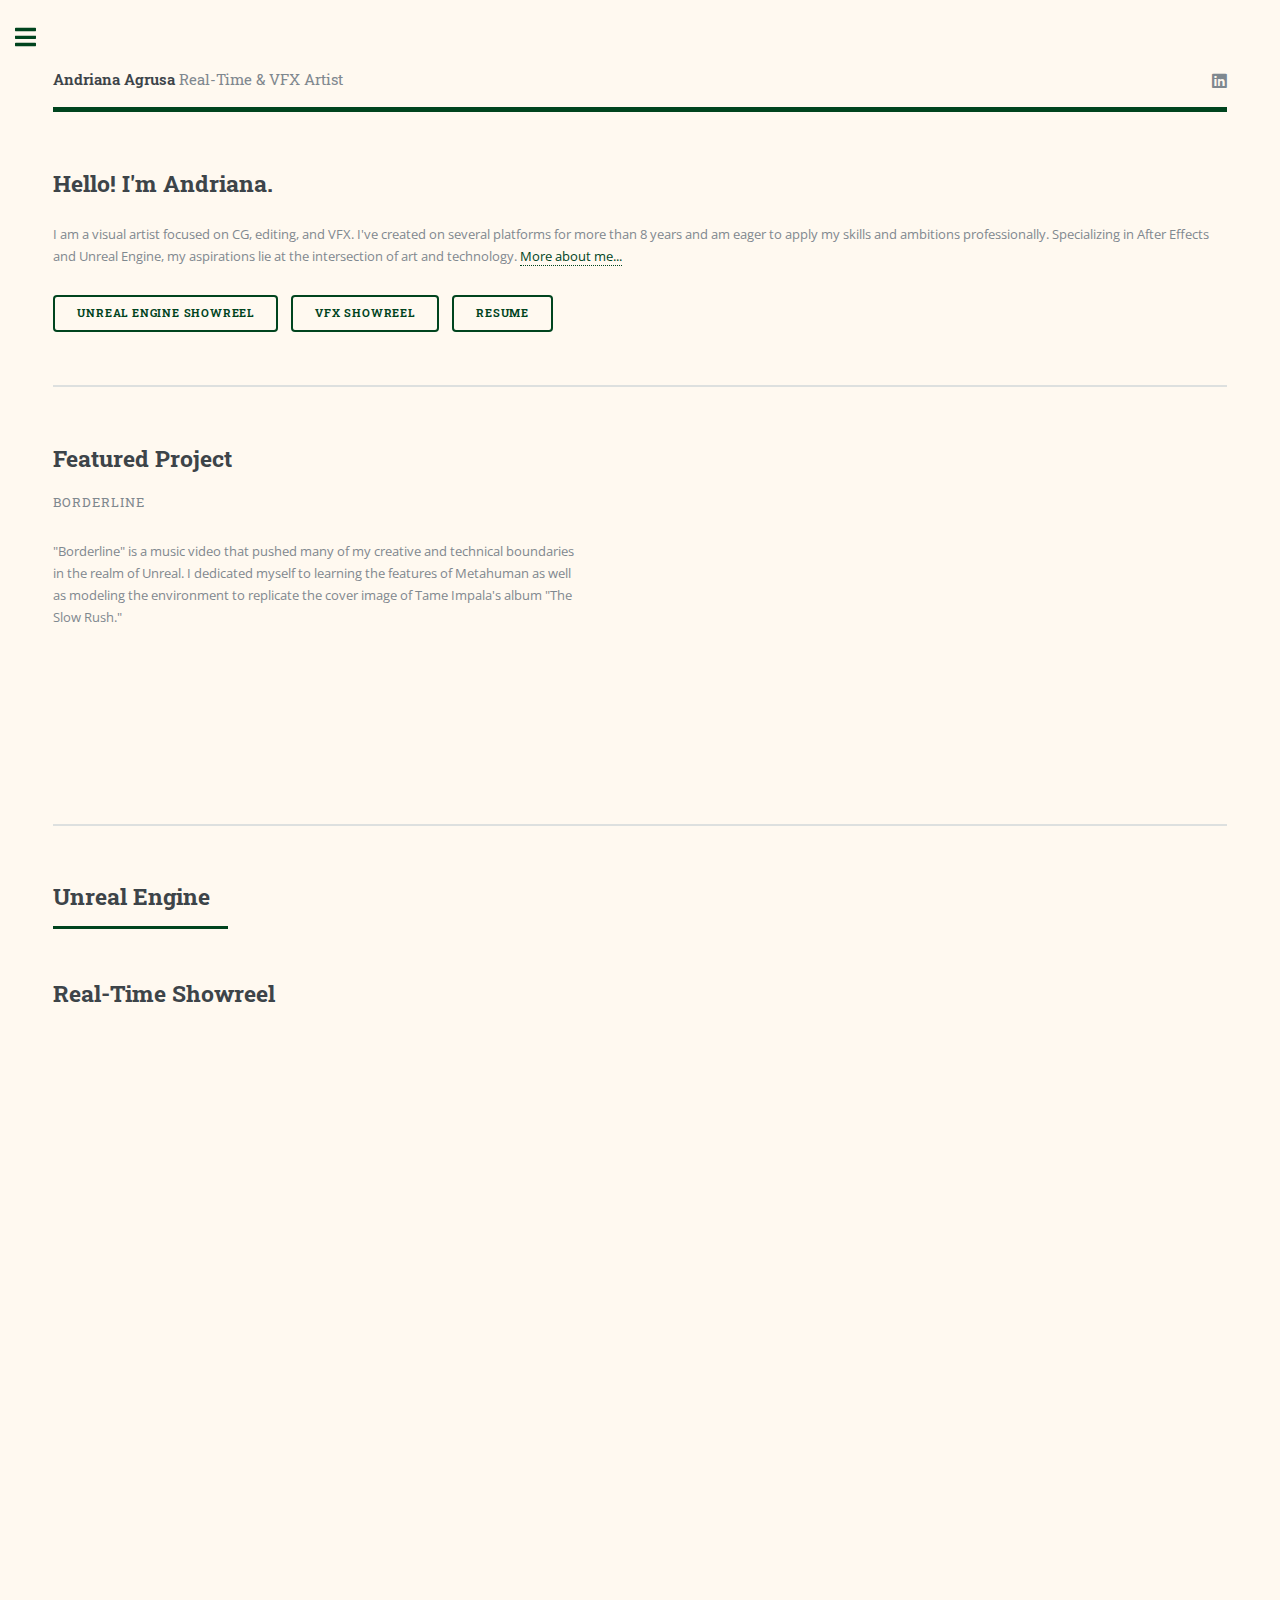
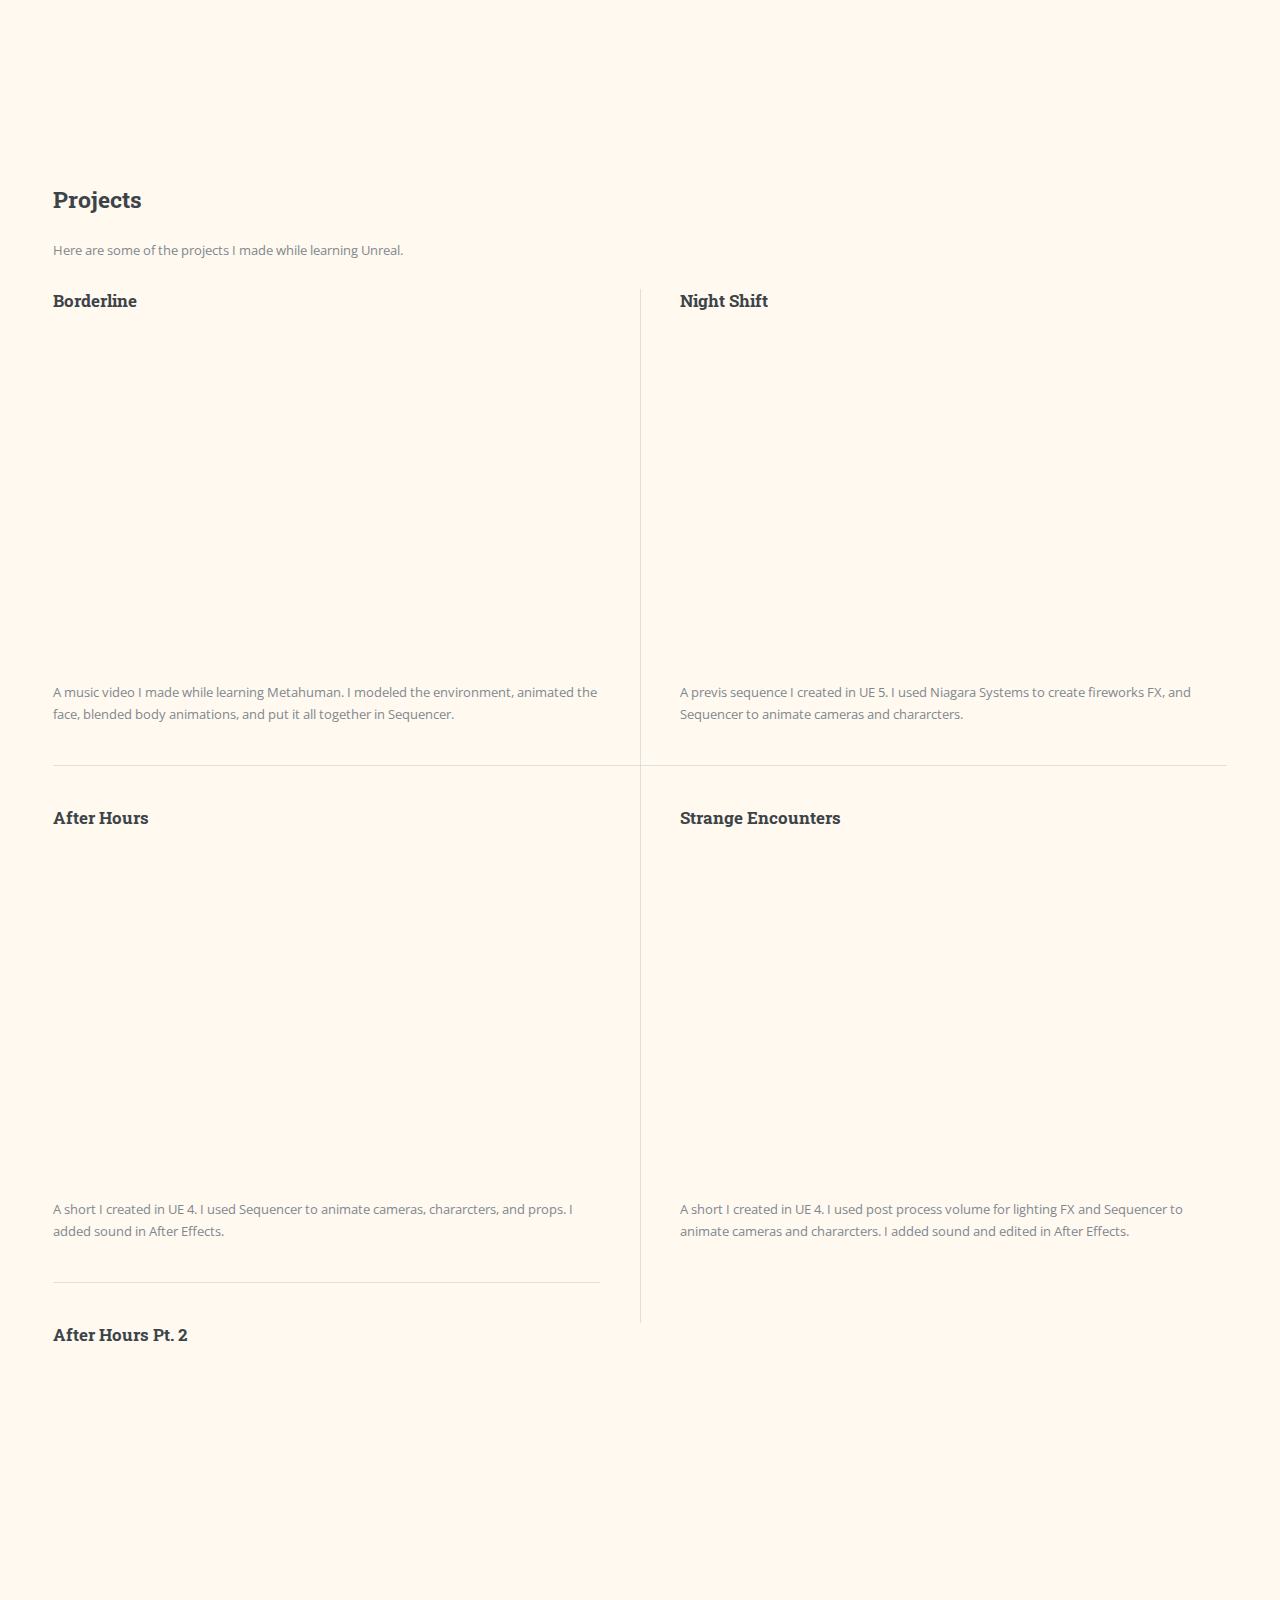
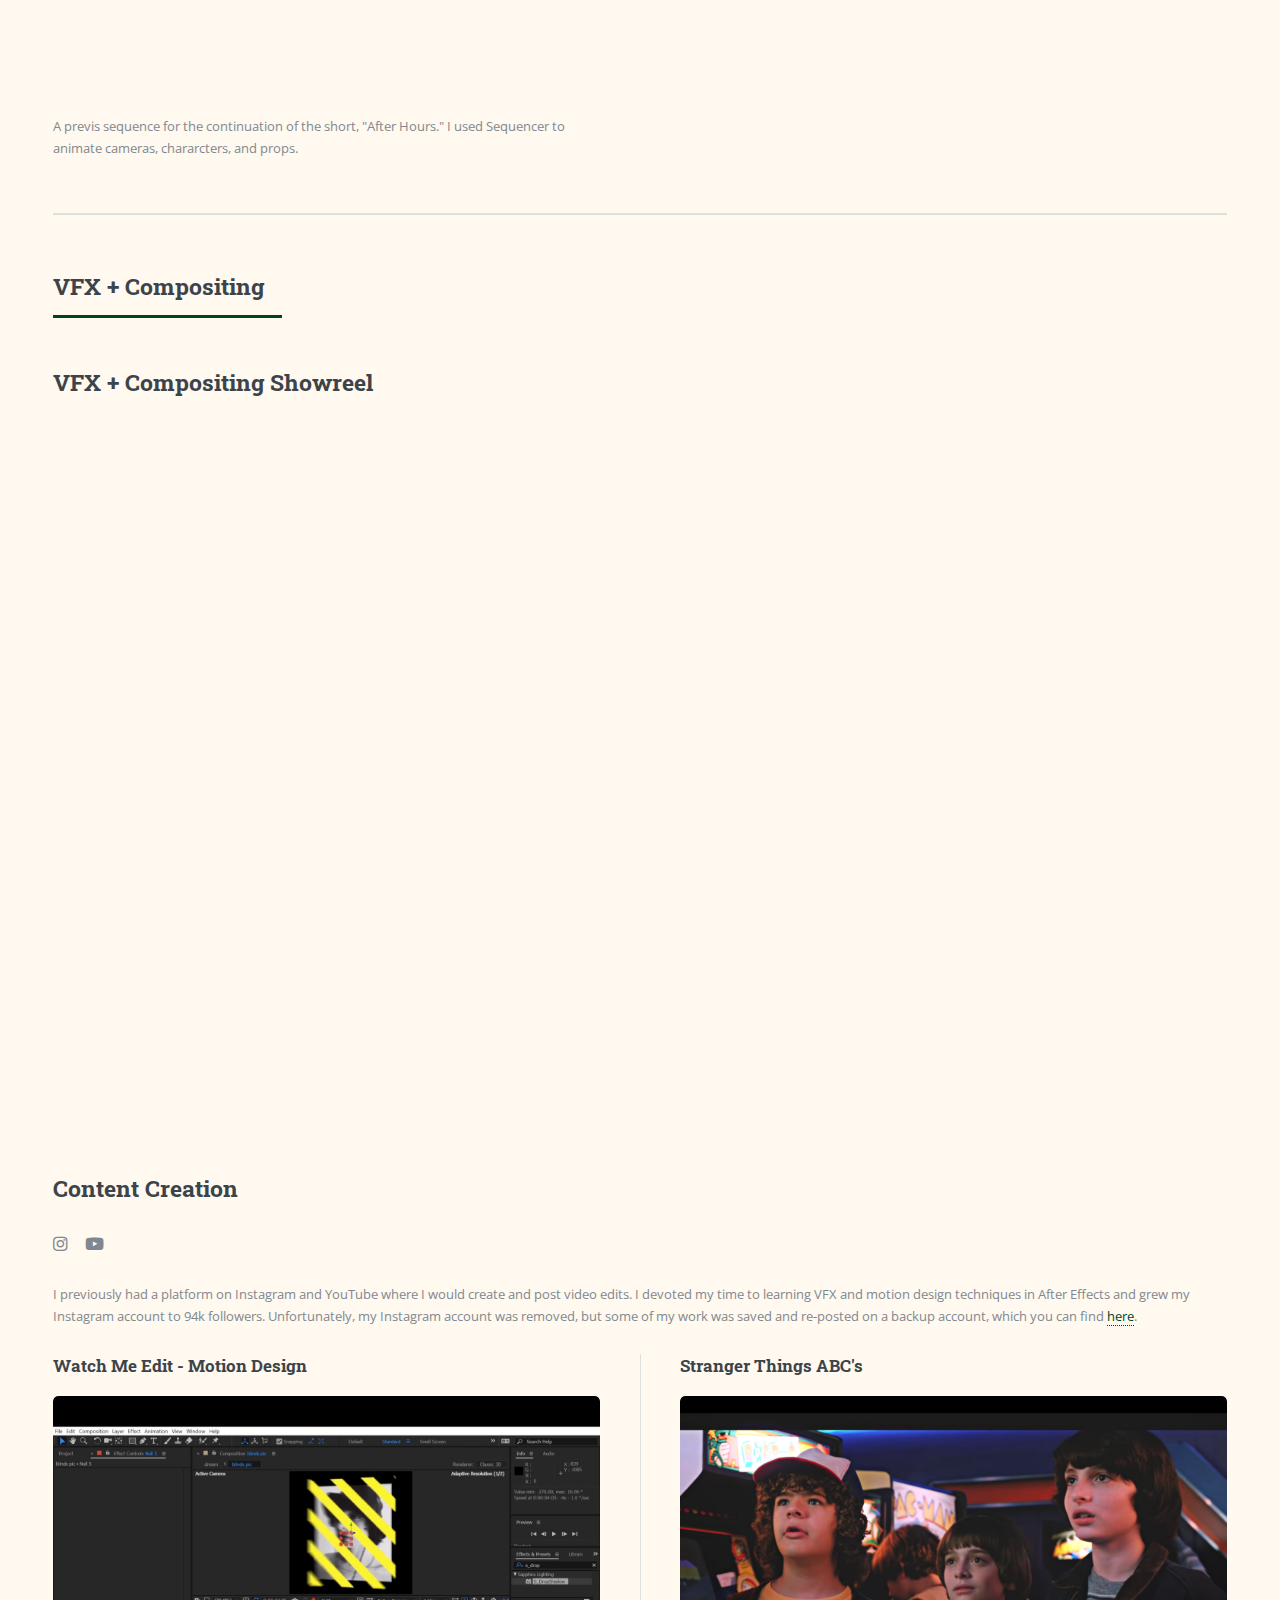
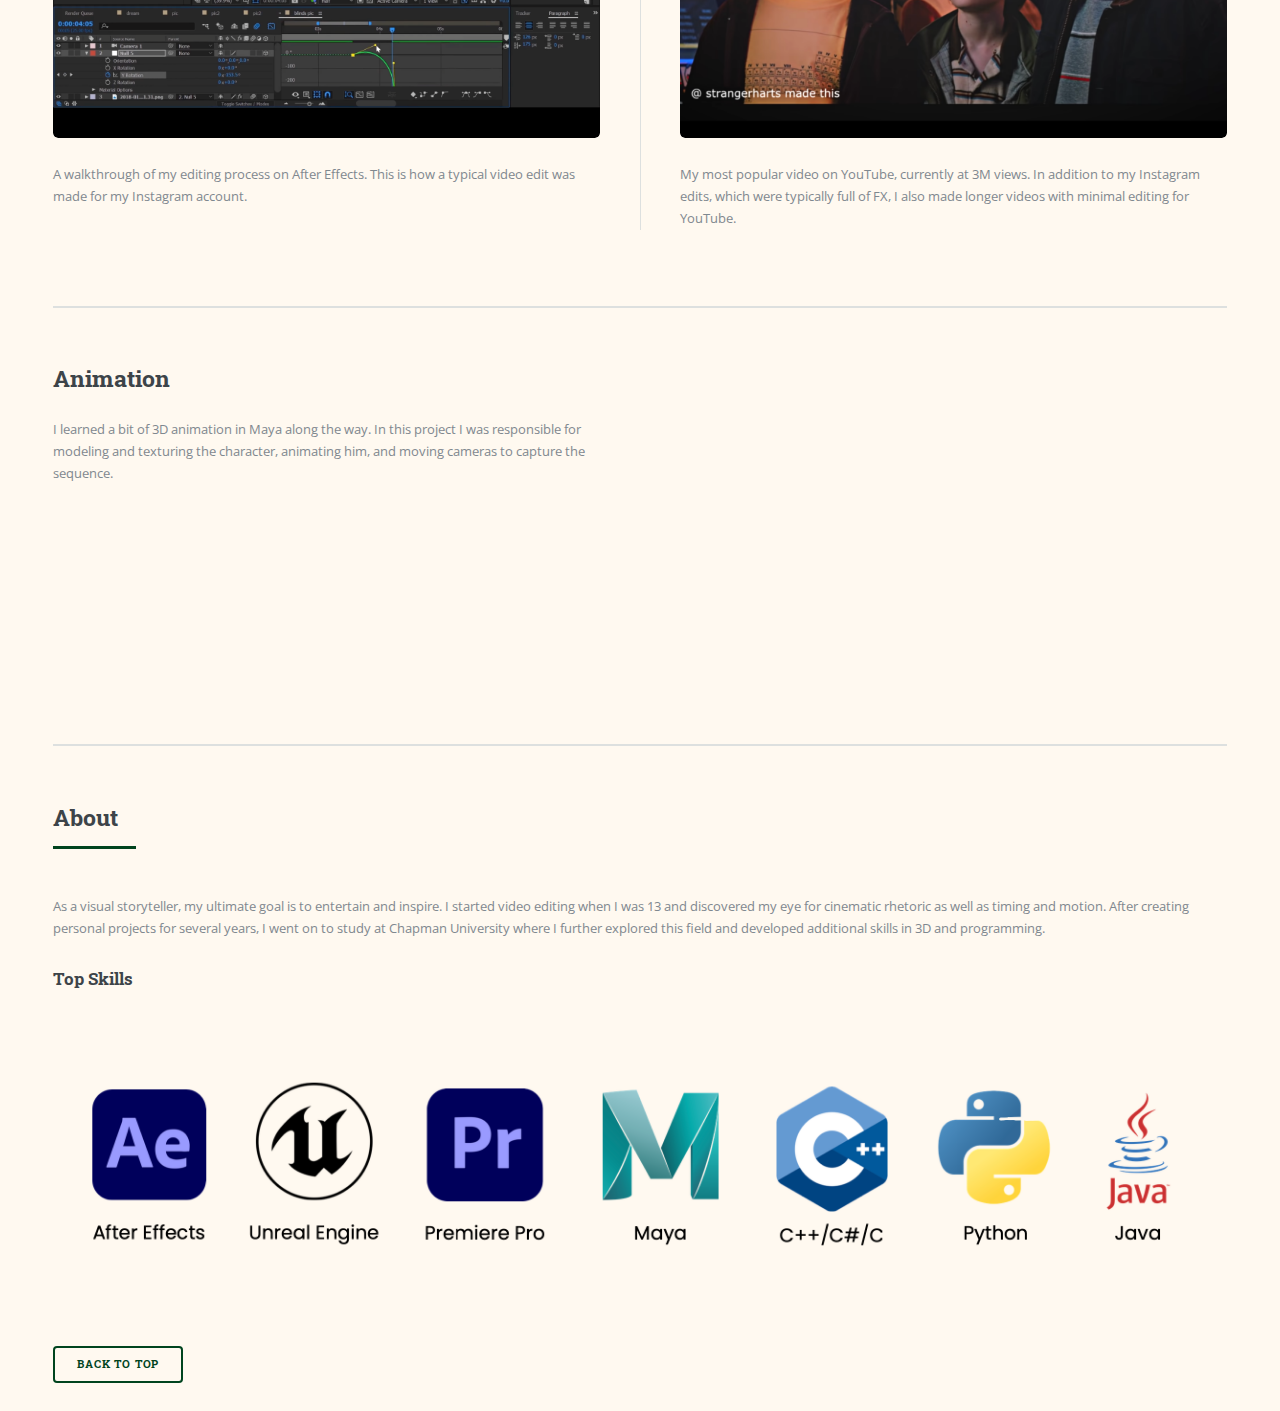
==== commit 7015261a: "Add files via upload" ====
--- a/index.html
+++ b/index.html
@@ -215,13 +215,19 @@
 												-->
 											</ul>
 											<p>I previously had a platform on Instagram and YouTube where I would create and post video edits. I devoted my time 
-												to learning VFX and compositing techniques in After Effects and grew my Instagram account to 94k followers. Unfortunately, my Instagram account was removed, but some of my work was saved and re-posted on a backup account,
+												to learning VFX and motion design techniques in After Effects and grew my Instagram account to 94k followers. Unfortunately, my Instagram account was removed, but some of my work was saved and re-posted on a backup account,
 												which you can find <a href="https://www.instagram.com/strangerharts2/" target="_blank">here</a>. </p>
 										</article>
 										
 									</div>
 									
 									<div class="posts">
+										<article>
+											<h3>Watch Me Edit - Motion Design</h3>
+											<a href="https://youtu.be/bj30dfkXOSo?t=20" target="_blank" rel="noopener noreferrer" class="image fit"><img src="images/cover2.png" alt="" /></a>
+											<p>A walkthrough of my editing process on After Effects. This is how a typical video edit was made for my Instagram account.
+											</p>
+										</article>
 										<article>
 											<h3>Stranger Things ABC's</h3>
 											<a href="https://youtu.be/80Ze2kOxO3M" target="_blank" rel="noopener noreferrer" class="image fit"><img src="images/cover1.png" alt="" /></a>
@@ -229,12 +235,7 @@
 												made longer videos with minimal editing for YouTube.
 											</p>
 										</article>
-										<article>
-											<h3>Watch Me Edit</h3>
-											<a href="https://youtu.be/bj30dfkXOSo?t=20" target="_blank" rel="noopener noreferrer" class="image fit"><img src="images/cover2.png" alt="" /></a>
-											<p>A walkthrough of my editing process on After Effects. This is how a typical video edit was made for my Instagram account.
-											</p>
-										</article>
+										
 										</div>
 									<iv>
 								</section>
@@ -266,7 +267,7 @@
 										<h2>About</h2>
 									</header>
 
-									<p>As a visual storyteller, my ultimate goal is to entertain and inspire. I started video editing and compositing when I was 14
+									<p>As a visual storyteller, my ultimate goal is to entertain and inspire. I started video editing when I was 13
 										and discovered my eye for cinematic rhetoric as well as timing and motion. After creating personal projects
 										for several years, I went on to study at Chapman University where I further explored this field and developed additional skills in 3D and programming.						
 									</p>
--- a/assets/css/main.css
+++ b/assets/css/main.css
@@ -0,0 +1,2296 @@
+@import url(fontawesome-all.min.css);
+@import url("https://fonts.googleapis.com/css?family=Open+Sans:400,600,400italic,600italic|Roboto+Slab:400,700");
+/*
+	Editorial by HTML5 UP
+	html5up.net | @ajlkn
+	Free for personal and commercial use under the CCA 3.0 license (html5up.net/license)
+*/
+html, body, div, span, applet, object,
+iframe, h1, h2, h3, h4, h5, h6, p, blockquote,
+pre, a, abbr, acronym, address, big, cite,
+code, del, dfn, em, img, ins, kbd, q, s, samp,
+small, strike, strong, sub, sup, tt, var, b,
+u, i, center, dl, dt, dd, ol, ul, li, fieldset,
+form, label, legend, table, caption, tbody,
+tfoot, thead, tr, th, td, article, aside,
+canvas, details, embed, figure, figcaption,
+footer, header, hgroup, menu, nav, output, ruby,
+section, summary, time, mark, audio, video {
+  margin: 0;
+  padding: 0;
+  border: 0;
+  font-size: 100%;
+  font: inherit;
+  vertical-align: baseline; }
+
+article, aside, details, figcaption, figure,
+footer, header, hgroup, menu, nav, section {
+  display: block; }
+
+body {
+  line-height: 1; }
+
+ol, ul {
+  list-style: none; }
+
+blockquote, q {
+  quotes: none; }
+  blockquote:before, blockquote:after, q:before, q:after {
+    content: '';
+    content: none; }
+
+table {
+  border-collapse: collapse;
+  border-spacing: 0; }
+
+body {
+  -webkit-text-size-adjust: none; }
+
+mark {
+  background-color: transparent;
+  color: inherit; }
+
+input::-moz-focus-inner {
+  border: 0;
+  padding: 0; }
+
+input, select, textarea {
+  -moz-appearance: none;
+  -webkit-appearance: none;
+  -ms-appearance: none;
+  appearance: none; }
+
+/* Basic */
+@-ms-viewport {
+  width: device-width; }
+
+body {
+  -ms-overflow-style: scrollbar; }
+
+@media screen and (max-width: 480px) {
+  html, body {
+    min-width: 320px; } }
+
+html {
+  box-sizing: border-box;
+  scroll-behavior: smooth; }
+
+*, *:before, *:after {
+  box-sizing: inherit; }
+
+body {
+  background: #fff9f0; }
+  body.is-preload *, body.is-preload *:before, body.is-preload *:after, body.is-resizing *, body.is-resizing *:before, body.is-resizing *:after {
+    -moz-animation: none !important;
+    -webkit-animation: none !important;
+    -ms-animation: none !important;
+    animation: none !important;
+    -moz-transition: none !important;
+    -webkit-transition: none !important;
+    -ms-transition: none !important;
+    transition: none !important; }
+
+/* Type */
+body, input, select, textarea {
+  color: #7f888f;
+  font-family: "Open Sans", sans-serif;
+  font-size: 13pt;
+  font-weight: 400;
+  line-height: 1.65; }
+  @media screen and (max-width: 1680px) {
+    body, input, select, textarea {
+      font-size: 11pt; } }
+  @media screen and (max-width: 1280px) {
+    body, input, select, textarea {
+      font-size: 10pt; } }
+  @media screen and (max-width: 360px) {
+    body, input, select, textarea {
+      font-size: 9pt; } }
+
+a {
+  -moz-transition: color 0.2s ease-in-out, border-bottom-color 0.2s ease-in-out;
+  -webkit-transition: color 0.2s ease-in-out, border-bottom-color 0.2s ease-in-out;
+  -ms-transition: color 0.2s ease-in-out, border-bottom-color 0.2s ease-in-out;
+  transition: color 0.2s ease-in-out, border-bottom-color 0.2s ease-in-out;
+  border-bottom: dotted 1px;
+  color: #00441e;
+  text-decoration: none; }
+  a:hover {
+    border-bottom-color: #00441e;
+    color: #00441e !important; }
+    a:hover strong {
+      color: inherit; }
+
+strong, b {
+  color: #3d4449;
+  font-weight: 600; }
+
+em, i {
+  font-style: italic; }
+
+p {
+  margin: 0 0 2em 0; }
+
+h1, h2, h3, h4, h5, h6 {
+  color: #3d4449;
+  font-family: "Roboto Slab", serif;
+  font-weight: 700;
+  line-height: 1.5;
+  margin: 0 0 1em 0; }
+  h1 a, h2 a, h3 a, h4 a, h5 a, h6 a {
+    color: inherit;
+    text-decoration: none;
+    border-bottom: 0; }
+
+h1 {
+  font-size: 4em;
+  margin: 0 0 0.5em 0;
+  line-height: 1.3; }
+
+h2 {
+  font-size: 1.75em; }
+
+h3 {
+  font-size: 1.25em; }
+
+h4 {
+  font-size: 1.1em; }
+
+h5 {
+  font-size: 0.9em; }
+
+h6 {
+  font-size: 0.7em; }
+
+@media screen and (max-width: 1680px) {
+  h1 {
+    font-size: 3.5em; } }
+
+@media screen and (max-width: 980px) {
+  h1 {
+    font-size: 3.25em; } }
+
+@media screen and (max-width: 736px) {
+  h1 {
+    font-size: 2em;
+    line-height: 1.4; }
+  h2 {
+    font-size: 1.5em; } }
+
+sub {
+  font-size: 0.8em;
+  position: relative;
+  top: 0.5em; }
+
+sup {
+  font-size: 0.8em;
+  position: relative;
+  top: -0.5em; }
+
+blockquote {
+  border-left: solid 3px rgba(210, 215, 217, 0.75);
+  font-style: italic;
+  margin: 0 0 2em 0;
+  padding: 0.5em 0 0.5em 2em; }
+
+code {
+  background: rgba(230, 235, 237, 0.25);
+  border-radius: 0.375em;
+  border: solid 1px rgba(210, 215, 217, 0.75);
+  font-family: "Courier New", monospace;
+  font-size: 0.9em;
+  margin: 0 0.25em;
+  padding: 0.25em 0.65em; }
+
+pre {
+  -webkit-overflow-scrolling: touch;
+  font-family: "Courier New", monospace;
+  font-size: 0.9em;
+  margin: 0 0 2em 0; }
+  pre code {
+    display: block;
+    line-height: 1.75;
+    padding: 1em 1.5em;
+    overflow-x: auto; }
+
+hr {
+  border: 0;
+  border-bottom: solid 1px rgba(210, 215, 217, 0.75);
+  margin: 2em 0; }
+  hr.major {
+    margin: 3em 0; }
+
+.align-left {
+  text-align: left; }
+
+.align-center {
+  text-align: center; }
+
+.align-right {
+  text-align: right; }
+
+/* Row */
+.row {
+  display: flex;
+  flex-wrap: wrap;
+  box-sizing: border-box;
+  align-items: stretch; }
+  .row > * {
+    box-sizing: border-box; }
+  .row.gtr-uniform > * > :last-child {
+    margin-bottom: 0; }
+  .row.aln-left {
+    justify-content: flex-start; }
+  .row.aln-center {
+    justify-content: center; }
+  .row.aln-right {
+    justify-content: flex-end; }
+  .row.aln-top {
+    align-items: flex-start; }
+  .row.aln-middle {
+    align-items: center; }
+  .row.aln-bottom {
+    align-items: flex-end; }
+  .row > .imp {
+    order: -1; }
+  .row > .col-1 {
+    width: 8.33333%; }
+  .row > .off-1 {
+    margin-left: 8.33333%; }
+  .row > .col-2 {
+    width: 16.66667%; }
+  .row > .off-2 {
+    margin-left: 16.66667%; }
+  .row > .col-3 {
+    width: 25%; }
+  .row > .off-3 {
+    margin-left: 25%; }
+  .row > .col-4 {
+    width: 33.33333%; }
+  .row > .off-4 {
+    margin-left: 33.33333%; }
+  .row > .col-5 {
+    width: 41.66667%; }
+  .row > .off-5 {
+    margin-left: 41.66667%; }
+  .row > .col-6 {
+    width: 50%; }
+  .row > .off-6 {
+    margin-left: 50%; }
+  .row > .col-7 {
+    width: 58.33333%; }
+  .row > .off-7 {
+    margin-left: 58.33333%; }
+  .row > .col-8 {
+    width: 66.66667%; }
+  .row > .off-8 {
+    margin-left: 66.66667%; }
+  .row > .col-9 {
+    width: 75%; }
+  .row > .off-9 {
+    margin-left: 75%; }
+  .row > .col-10 {
+    width: 83.33333%; }
+  .row > .off-10 {
+    margin-left: 83.33333%; }
+  .row > .col-11 {
+    width: 91.66667%; }
+  .row > .off-11 {
+    margin-left: 91.66667%; }
+  .row > .col-12 {
+    width: 100%; }
+  .row > .off-12 {
+    margin-left: 100%; }
+  .row.gtr-0 {
+    margin-top: 0;
+    margin-left: 0em; }
+    .row.gtr-0 > * {
+      padding: 0 0 0 0em; }
+    .row.gtr-0.gtr-uniform {
+      margin-top: 0em; }
+      .row.gtr-0.gtr-uniform > * {
+        padding-top: 0em; }
+  .row.gtr-25 {
+    margin-top: 0;
+    margin-left: -0.375em; }
+    .row.gtr-25 > * {
+      padding: 0 0 0 0.375em; }
+    .row.gtr-25.gtr-uniform {
+      margin-top: -0.375em; }
+      .row.gtr-25.gtr-uniform > * {
+        padding-top: 0.375em; }
+  .row.gtr-50 {
+    margin-top: 0;
+    margin-left: -0.75em; }
+    .row.gtr-50 > * {
+      padding: 0 0 0 0.75em; }
+    .row.gtr-50.gtr-uniform {
+      margin-top: -0.75em; }
+      .row.gtr-50.gtr-uniform > * {
+        padding-top: 0.75em; }
+  .row {
+    margin-top: 0;
+    margin-left: -1.5em; }
+    .row > * {
+      padding: 0 0 0 1.5em; }
+    .row.gtr-uniform {
+      margin-top: -1.5em; }
+      .row.gtr-uniform > * {
+        padding-top: 1.5em; }
+  .row.gtr-150 {
+    margin-top: 0;
+    margin-left: -2.25em; }
+    .row.gtr-150 > * {
+      padding: 0 0 0 2.25em; }
+    .row.gtr-150.gtr-uniform {
+      margin-top: -2.25em; }
+      .row.gtr-150.gtr-uniform > * {
+        padding-top: 2.25em; }
+  .row.gtr-200 {
+    margin-top: 0;
+    margin-left: -3em; }
+    .row.gtr-200 > * {
+      padding: 0 0 0 3em; }
+    .row.gtr-200.gtr-uniform {
+      margin-top: -3em; }
+      .row.gtr-200.gtr-uniform > * {
+        padding-top: 3em; }
+  @media screen and (max-width: 1680px) {
+    .row {
+      display: flex;
+      flex-wrap: wrap;
+      box-sizing: border-box;
+      align-items: stretch; }
+      .row > * {
+        box-sizing: border-box; }
+      .row.gtr-uniform > * > :last-child {
+        margin-bottom: 0; }
+      .row.aln-left {
+        justify-content: flex-start; }
+      .row.aln-center {
+        justify-content: center; }
+      .row.aln-right {
+        justify-content: flex-end; }
+      .row.aln-top {
+        align-items: flex-start; }
+      .row.aln-middle {
+        align-items: center; }
+      .row.aln-bottom {
+        align-items: flex-end; }
+      .row > .imp-xlarge {
+        order: -1; }
+      .row > .col-1-xlarge {
+        width: 8.33333%; }
+      .row > .off-1-xlarge {
+        margin-left: 8.33333%; }
+      .row > .col-2-xlarge {
+        width: 16.66667%; }
+      .row > .off-2-xlarge {
+        margin-left: 16.66667%; }
+      .row > .col-3-xlarge {
+        width: 25%; }
+      .row > .off-3-xlarge {
+        margin-left: 25%; }
+      .row > .col-4-xlarge {
+        width: 33.33333%; }
+      .row > .off-4-xlarge {
+        margin-left: 33.33333%; }
+      .row > .col-5-xlarge {
+        width: 41.66667%; }
+      .row > .off-5-xlarge {
+        margin-left: 41.66667%; }
+      .row > .col-6-xlarge {
+        width: 50%; }
+      .row > .off-6-xlarge {
+        margin-left: 50%; }
+      .row > .col-7-xlarge {
+        width: 58.33333%; }
+      .row > .off-7-xlarge {
+        margin-left: 58.33333%; }
+      .row > .col-8-xlarge {
+        width: 66.66667%; }
+      .row > .off-8-xlarge {
+        margin-left: 66.66667%; }
+      .row > .col-9-xlarge {
+        width: 75%; }
+      .row > .off-9-xlarge {
+        margin-left: 75%; }
+      .row > .col-10-xlarge {
+        width: 83.33333%; }
+      .row > .off-10-xlarge {
+        margin-left: 83.33333%; }
+      .row > .col-11-xlarge {
+        width: 91.66667%; }
+      .row > .off-11-xlarge {
+        margin-left: 91.66667%; }
+      .row > .col-12-xlarge {
+        width: 100%; }
+      .row > .off-12-xlarge {
+        margin-left: 100%; }
+      .row.gtr-0 {
+        margin-top: 0;
+        margin-left: 0em; }
+        .row.gtr-0 > * {
+          padding: 0 0 0 0em; }
+        .row.gtr-0.gtr-uniform {
+          margin-top: 0em; }
+          .row.gtr-0.gtr-uniform > * {
+            padding-top: 0em; }
+      .row.gtr-25 {
+        margin-top: 0;
+        margin-left: -0.375em; }
+        .row.gtr-25 > * {
+          padding: 0 0 0 0.375em; }
+        .row.gtr-25.gtr-uniform {
+          margin-top: -0.375em; }
+          .row.gtr-25.gtr-uniform > * {
+            padding-top: 0.375em; }
+      .row.gtr-50 {
+        margin-top: 0;
+        margin-left: -0.75em; }
+        .row.gtr-50 > * {
+          padding: 0 0 0 0.75em; }
+        .row.gtr-50.gtr-uniform {
+          margin-top: -0.75em; }
+          .row.gtr-50.gtr-uniform > * {
+            padding-top: 0.75em; }
+      .row {
+        margin-top: 0;
+        margin-left: -1.5em; }
+        .row > * {
+          padding: 0 0 0 1.5em; }
+        .row.gtr-uniform {
+          margin-top: -1.5em; }
+          .row.gtr-uniform > * {
+            padding-top: 1.5em; }
+      .row.gtr-150 {
+        margin-top: 0;
+        margin-left: -2.25em; }
+        .row.gtr-150 > * {
+          padding: 0 0 0 2.25em; }
+        .row.gtr-150.gtr-uniform {
+          margin-top: -2.25em; }
+          .row.gtr-150.gtr-uniform > * {
+            padding-top: 2.25em; }
+      .row.gtr-200 {
+        margin-top: 0;
+        margin-left: -3em; }
+        .row.gtr-200 > * {
+          padding: 0 0 0 3em; }
+        .row.gtr-200.gtr-uniform {
+          margin-top: -3em; }
+          .row.gtr-200.gtr-uniform > * {
+            padding-top: 3em; } }
+  @media screen and (max-width: 1280px) {
+    .row {
+      display: flex;
+      flex-wrap: wrap;
+      box-sizing: border-box;
+      align-items: stretch; }
+      .row > * {
+        box-sizing: border-box; }
+      .row.gtr-uniform > * > :last-child {
+        margin-bottom: 0; }
+      .row.aln-left {
+        justify-content: flex-start; }
+      .row.aln-center {
+        justify-content: center; }
+      .row.aln-right {
+        justify-content: flex-end; }
+      .row.aln-top {
+        align-items: flex-start; }
+      .row.aln-middle {
+        align-items: center; }
+      .row.aln-bottom {
+        align-items: flex-end; }
+      .row > .imp-large {
+        order: -1; }
+      .row > .col-1-large {
+        width: 8.33333%; }
+      .row > .off-1-large {
+        margin-left: 8.33333%; }
+      .row > .col-2-large {
+        width: 16.66667%; }
+      .row > .off-2-large {
+        margin-left: 16.66667%; }
+      .row > .col-3-large {
+        width: 25%; }
+      .row > .off-3-large {
+        margin-left: 25%; }
+      .row > .col-4-large {
+        width: 33.33333%; }
+      .row > .off-4-large {
+        margin-left: 33.33333%; }
+      .row > .col-5-large {
+        width: 41.66667%; }
+      .row > .off-5-large {
+        margin-left: 41.66667%; }
+      .row > .col-6-large {
+        width: 50%; }
+      .row > .off-6-large {
+        margin-left: 50%; }
+      .row > .col-7-large {
+        width: 58.33333%; }
+      .row > .off-7-large {
+        margin-left: 58.33333%; }
+      .row > .col-8-large {
+        width: 66.66667%; }
+      .row > .off-8-large {
+        margin-left: 66.66667%; }
+      .row > .col-9-large {
+        width: 75%; }
+      .row > .off-9-large {
+        margin-left: 75%; }
+      .row > .col-10-large {
+        width: 83.33333%; }
+      .row > .off-10-large {
+        margin-left: 83.33333%; }
+      .row > .col-11-large {
+        width: 91.66667%; }
+      .row > .off-11-large {
+        margin-left: 91.66667%; }
+      .row > .col-12-large {
+        width: 100%; }
+      .row > .off-12-large {
+        margin-left: 100%; }
+      .row.gtr-0 {
+        margin-top: 0;
+        margin-left: 0em; }
+        .row.gtr-0 > * {
+          padding: 0 0 0 0em; }
+        .row.gtr-0.gtr-uniform {
+          margin-top: 0em; }
+          .row.gtr-0.gtr-uniform > * {
+            padding-top: 0em; }
+      .row.gtr-25 {
+        margin-top: 0;
+        margin-left: -0.375em; }
+        .row.gtr-25 > * {
+          padding: 0 0 0 0.375em; }
+        .row.gtr-25.gtr-uniform {
+          margin-top: -0.375em; }
+          .row.gtr-25.gtr-uniform > * {
+            padding-top: 0.375em; }
+      .row.gtr-50 {
+        margin-top: 0;
+        margin-left: -0.75em; }
+        .row.gtr-50 > * {
+          padding: 0 0 0 0.75em; }
+        .row.gtr-50.gtr-uniform {
+          margin-top: -0.75em; }
+          .row.gtr-50.gtr-uniform > * {
+            padding-top: 0.75em; }
+      .row {
+        margin-top: 0;
+        margin-left: -1.5em; }
+        .row > * {
+          padding: 0 0 0 1.5em; }
+        .row.gtr-uniform {
+          margin-top: -1.5em; }
+          .row.gtr-uniform > * {
+            padding-top: 1.5em; }
+      .row.gtr-150 {
+        margin-top: 0;
+        margin-left: -2.25em; }
+        .row.gtr-150 > * {
+          padding: 0 0 0 2.25em; }
+        .row.gtr-150.gtr-uniform {
+          margin-top: -2.25em; }
+          .row.gtr-150.gtr-uniform > * {
+            padding-top: 2.25em; }
+      .row.gtr-200 {
+        margin-top: 0;
+        margin-left: -3em; }
+        .row.gtr-200 > * {
+          padding: 0 0 0 3em; }
+        .row.gtr-200.gtr-uniform {
+          margin-top: -3em; }
+          .row.gtr-200.gtr-uniform > * {
+            padding-top: 3em; } }
+  @media screen and (max-width: 980px) {
+    .row {
+      display: flex;
+      flex-wrap: wrap;
+      box-sizing: border-box;
+      align-items: stretch; }
+      .row > * {
+        box-sizing: border-box; }
+      .row.gtr-uniform > * > :last-child {
+        margin-bottom: 0; }
+      .row.aln-left {
+        justify-content: flex-start; }
+      .row.aln-center {
+        justify-content: center; }
+      .row.aln-right {
+        justify-content: flex-end; }
+      .row.aln-top {
+        align-items: flex-start; }
+      .row.aln-middle {
+        align-items: center; }
+      .row.aln-bottom {
+        align-items: flex-end; }
+      .row > .imp-medium {
+        order: -1; }
+      .row > .col-1-medium {
+        width: 8.33333%; }
+      .row > .off-1-medium {
+        margin-left: 8.33333%; }
+      .row > .col-2-medium {
+        width: 16.66667%; }
+      .row > .off-2-medium {
+        margin-left: 16.66667%; }
+      .row > .col-3-medium {
+        width: 25%; }
+      .row > .off-3-medium {
+        margin-left: 25%; }
+      .row > .col-4-medium {
+        width: 33.33333%; }
+      .row > .off-4-medium {
+        margin-left: 33.33333%; }
+      .row > .col-5-medium {
+        width: 41.66667%; }
+      .row > .off-5-medium {
+        margin-left: 41.66667%; }
+      .row > .col-6-medium {
+        width: 50%; }
+      .row > .off-6-medium {
+        margin-left: 50%; }
+      .row > .col-7-medium {
+        width: 58.33333%; }
+      .row > .off-7-medium {
+        margin-left: 58.33333%; }
+      .row > .col-8-medium {
+        width: 66.66667%; }
+      .row > .off-8-medium {
+        margin-left: 66.66667%; }
+      .row > .col-9-medium {
+        width: 75%; }
+      .row > .off-9-medium {
+        margin-left: 75%; }
+      .row > .col-10-medium {
+        width: 83.33333%; }
+      .row > .off-10-medium {
+        margin-left: 83.33333%; }
+      .row > .col-11-medium {
+        width: 91.66667%; }
+      .row > .off-11-medium {
+        margin-left: 91.66667%; }
+      .row > .col-12-medium {
+        width: 100%; }
+      .row > .off-12-medium {
+        margin-left: 100%; }
+      .row.gtr-0 {
+        margin-top: 0;
+        margin-left: 0em; }
+        .row.gtr-0 > * {
+          padding: 0 0 0 0em; }
+        .row.gtr-0.gtr-uniform {
+          margin-top: 0em; }
+          .row.gtr-0.gtr-uniform > * {
+            padding-top: 0em; }
+      .row.gtr-25 {
+        margin-top: 0;
+        margin-left: -0.375em; }
+        .row.gtr-25 > * {
+          padding: 0 0 0 0.375em; }
+        .row.gtr-25.gtr-uniform {
+          margin-top: -0.375em; }
+          .row.gtr-25.gtr-uniform > * {
+            padding-top: 0.375em; }
+      .row.gtr-50 {
+        margin-top: 0;
+        margin-left: -0.75em; }
+        .row.gtr-50 > * {
+          padding: 0 0 0 0.75em; }
+        .row.gtr-50.gtr-uniform {
+          margin-top: -0.75em; }
+          .row.gtr-50.gtr-uniform > * {
+            padding-top: 0.75em; }
+      .row {
+        margin-top: 0;
+        margin-left: -1.5em; }
+        .row > * {
+          padding: 0 0 0 1.5em; }
+        .row.gtr-uniform {
+          margin-top: -1.5em; }
+          .row.gtr-uniform > * {
+            padding-top: 1.5em; }
+      .row.gtr-150 {
+        margin-top: 0;
+        margin-left: -2.25em; }
+        .row.gtr-150 > * {
+          padding: 0 0 0 2.25em; }
+        .row.gtr-150.gtr-uniform {
+          margin-top: -2.25em; }
+          .row.gtr-150.gtr-uniform > * {
+            padding-top: 2.25em; }
+      .row.gtr-200 {
+        margin-top: 0;
+        margin-left: -3em; }
+        .row.gtr-200 > * {
+          padding: 0 0 0 3em; }
+        .row.gtr-200.gtr-uniform {
+          margin-top: -3em; }
+          .row.gtr-200.gtr-uniform > * {
+            padding-top: 3em; } }
+  @media screen and (max-width: 736px) {
+    .row {
+      display: flex;
+      flex-wrap: wrap;
+      box-sizing: border-box;
+      align-items: stretch; }
+      .row > * {
+        box-sizing: border-box; }
+      .row.gtr-uniform > * > :last-child {
+        margin-bottom: 0; }
+      .row.aln-left {
+        justify-content: flex-start; }
+      .row.aln-center {
+        justify-content: center; }
+      .row.aln-right {
+        justify-content: flex-end; }
+      .row.aln-top {
+        align-items: flex-start; }
+      .row.aln-middle {
+        align-items: center; }
+      .row.aln-bottom {
+        align-items: flex-end; }
+      .row > .imp-small {
+        order: -1; }
+      .row > .col-1-small {
+        width: 8.33333%; }
+      .row > .off-1-small {
+        margin-left: 8.33333%; }
+      .row > .col-2-small {
+        width: 16.66667%; }
+      .row > .off-2-small {
+        margin-left: 16.66667%; }
+      .row > .col-3-small {
+        width: 25%; }
+      .row > .off-3-small {
+        margin-left: 25%; }
+      .row > .col-4-small {
+        width: 33.33333%; }
+      .row > .off-4-small {
+        margin-left: 33.33333%; }
+      .row > .col-5-small {
+        width: 41.66667%; }
+      .row > .off-5-small {
+        margin-left: 41.66667%; }
+      .row > .col-6-small {
+        width: 50%; }
+      .row > .off-6-small {
+        margin-left: 50%; }
+      .row > .col-7-small {
+        width: 58.33333%; }
+      .row > .off-7-small {
+        margin-left: 58.33333%; }
+      .row > .col-8-small {
+        width: 66.66667%; }
+      .row > .off-8-small {
+        margin-left: 66.66667%; }
+      .row > .col-9-small {
+        width: 75%; }
+      .row > .off-9-small {
+        margin-left: 75%; }
+      .row > .col-10-small {
+        width: 83.33333%; }
+      .row > .off-10-small {
+        margin-left: 83.33333%; }
+      .row > .col-11-small {
+        width: 91.66667%; }
+      .row > .off-11-small {
+        margin-left: 91.66667%; }
+      .row > .col-12-small {
+        width: 100%; }
+      .row > .off-12-small {
+        margin-left: 100%; }
+      .row.gtr-0 {
+        margin-top: 0;
+        margin-left: 0em; }
+        .row.gtr-0 > * {
+          padding: 0 0 0 0em; }
+        .row.gtr-0.gtr-uniform {
+          margin-top: 0em; }
+          .row.gtr-0.gtr-uniform > * {
+            padding-top: 0em; }
+      .row.gtr-25 {
+        margin-top: 0;
+        margin-left: -0.375em; }
+        .row.gtr-25 > * {
+          padding: 0 0 0 0.375em; }
+        .row.gtr-25.gtr-uniform {
+          margin-top: -0.375em; }
+          .row.gtr-25.gtr-uniform > * {
+            padding-top: 0.375em; }
+      .row.gtr-50 {
+        margin-top: 0;
+        margin-left: -0.75em; }
+        .row.gtr-50 > * {
+          padding: 0 0 0 0.75em; }
+        .row.gtr-50.gtr-uniform {
+          margin-top: -0.75em; }
+          .row.gtr-50.gtr-uniform > * {
+            padding-top: 0.75em; }
+      .row {
+        margin-top: 0;
+        margin-left: -1.5em; }
+        .row > * {
+          padding: 0 0 0 1.5em; }
+        .row.gtr-uniform {
+          margin-top: -1.5em; }
+          .row.gtr-uniform > * {
+            padding-top: 1.5em; }
+      .row.gtr-150 {
+        margin-top: 0;
+        margin-left: -2.25em; }
+        .row.gtr-150 > * {
+          padding: 0 0 0 2.25em; }
+        .row.gtr-150.gtr-uniform {
+          margin-top: -2.25em; }
+          .row.gtr-150.gtr-uniform > * {
+            padding-top: 2.25em; }
+      .row.gtr-200 {
+        margin-top: 0;
+        margin-left: -3em; }
+        .row.gtr-200 > * {
+          padding: 0 0 0 3em; }
+        .row.gtr-200.gtr-uniform {
+          margin-top: -3em; }
+          .row.gtr-200.gtr-uniform > * {
+            padding-top: 3em; } }
+  @media screen and (max-width: 480px) {
+    .row {
+      display: flex;
+      flex-wrap: wrap;
+      box-sizing: border-box;
+      align-items: stretch; }
+      .row > * {
+        box-sizing: border-box; }
+      .row.gtr-uniform > * > :last-child {
+        margin-bottom: 0; }
+      .row.aln-left {
+        justify-content: flex-start; }
+      .row.aln-center {
+        justify-content: center; }
+      .row.aln-right {
+        justify-content: flex-end; }
+      .row.aln-top {
+        align-items: flex-start; }
+      .row.aln-middle {
+        align-items: center; }
+      .row.aln-bottom {
+        align-items: flex-end; }
+      .row > .imp-xsmall {
+        order: -1; }
+      .row > .col-1-xsmall {
+        width: 8.33333%; }
+      .row > .off-1-xsmall {
+        margin-left: 8.33333%; }
+      .row > .col-2-xsmall {
+        width: 16.66667%; }
+      .row > .off-2-xsmall {
+        margin-left: 16.66667%; }
+      .row > .col-3-xsmall {
+        width: 25%; }
+      .row > .off-3-xsmall {
+        margin-left: 25%; }
+      .row > .col-4-xsmall {
+        width: 33.33333%; }
+      .row > .off-4-xsmall {
+        margin-left: 33.33333%; }
+      .row > .col-5-xsmall {
+        width: 41.66667%; }
+      .row > .off-5-xsmall {
+        margin-left: 41.66667%; }
+      .row > .col-6-xsmall {
+        width: 50%; }
+      .row > .off-6-xsmall {
+        margin-left: 50%; }
+      .row > .col-7-xsmall {
+        width: 58.33333%; }
+      .row > .off-7-xsmall {
+        margin-left: 58.33333%; }
+      .row > .col-8-xsmall {
+        width: 66.66667%; }
+      .row > .off-8-xsmall {
+        margin-left: 66.66667%; }
+      .row > .col-9-xsmall {
+        width: 75%; }
+      .row > .off-9-xsmall {
+        margin-left: 75%; }
+      .row > .col-10-xsmall {
+        width: 83.33333%; }
+      .row > .off-10-xsmall {
+        margin-left: 83.33333%; }
+      .row > .col-11-xsmall {
+        width: 91.66667%; }
+      .row > .off-11-xsmall {
+        margin-left: 91.66667%; }
+      .row > .col-12-xsmall {
+        width: 100%; }
+      .row > .off-12-xsmall {
+        margin-left: 100%; }
+      .row.gtr-0 {
+        margin-top: 0;
+        margin-left: 0em; }
+        .row.gtr-0 > * {
+          padding: 0 0 0 0em; }
+        .row.gtr-0.gtr-uniform {
+          margin-top: 0em; }
+          .row.gtr-0.gtr-uniform > * {
+            padding-top: 0em; }
+      .row.gtr-25 {
+        margin-top: 0;
+        margin-left: -0.375em; }
+        .row.gtr-25 > * {
+          padding: 0 0 0 0.375em; }
+        .row.gtr-25.gtr-uniform {
+          margin-top: -0.375em; }
+          .row.gtr-25.gtr-uniform > * {
+            padding-top: 0.375em; }
+      .row.gtr-50 {
+        margin-top: 0;
+        margin-left: -0.75em; }
+        .row.gtr-50 > * {
+          padding: 0 0 0 0.75em; }
+        .row.gtr-50.gtr-uniform {
+          margin-top: -0.75em; }
+          .row.gtr-50.gtr-uniform > * {
+            padding-top: 0.75em; }
+      .row {
+        margin-top: 0;
+        margin-left: -1.5em; }
+        .row > * {
+          padding: 0 0 0 1.5em; }
+        .row.gtr-uniform {
+          margin-top: -1.5em; }
+          .row.gtr-uniform > * {
+            padding-top: 1.5em; }
+      .row.gtr-150 {
+        margin-top: 0;
+        margin-left: -2.25em; }
+        .row.gtr-150 > * {
+          padding: 0 0 0 2.25em; }
+        .row.gtr-150.gtr-uniform {
+          margin-top: -2.25em; }
+          .row.gtr-150.gtr-uniform > * {
+            padding-top: 2.25em; }
+      .row.gtr-200 {
+        margin-top: 0;
+        margin-left: -3em; }
+        .row.gtr-200 > * {
+          padding: 0 0 0 3em; }
+        .row.gtr-200.gtr-uniform {
+          margin-top: -3em; }
+          .row.gtr-200.gtr-uniform > * {
+            padding-top: 3em; } }
+
+/* Section/Article */
+section.special, article.special {
+  text-align: center; }
+
+header p {
+  font-family: "Roboto Slab", serif;
+  font-size: 1em;
+  font-weight: 400;
+  letter-spacing: 0.075em;
+  margin-top: -0.5em;
+  text-transform: uppercase; }
+
+header.major > :last-child {
+  border-bottom: solid 3px #00441e;
+  display: inline-block;
+  margin: 0 0 2em 0;
+  padding: 0 0.75em 0.5em 0; }
+
+header.main > :last-child {
+  margin: 0 0 1em 0; }
+
+/* Form */
+form {
+  margin: 0 0 2em 0; }
+
+label {
+  color: #3d4449;
+  display: block;
+  font-size: 0.9em;
+  font-weight: 600;
+  margin: 0 0 1em 0; }
+
+input[type="text"],
+input[type="password"],
+input[type="email"],
+input[type="tel"],
+input[type="search"],
+input[type="url"],
+select,
+textarea {
+  -moz-appearance: none;
+  -webkit-appearance: none;
+  -ms-appearance: none;
+  appearance: none;
+  background: #ffffff;
+  border-radius: 0.375em;
+  border: none;
+  border: solid 1px rgba(210, 215, 217, 0.75);
+  color: inherit;
+  display: block;
+  outline: 0;
+  padding: 0 1em;
+  text-decoration: none;
+  width: 100%; }
+  input[type="text"]:invalid,
+  input[type="password"]:invalid,
+  input[type="email"]:invalid,
+  input[type="tel"]:invalid,
+  input[type="search"]:invalid,
+  input[type="url"]:invalid,
+  select:invalid,
+  textarea:invalid {
+    box-shadow: none; }
+  input[type="text"]:focus,
+  input[type="password"]:focus,
+  input[type="email"]:focus,
+  input[type="tel"]:focus,
+  input[type="search"]:focus,
+  input[type="url"]:focus,
+  select:focus,
+  textarea:focus {
+    border-color: #00441e;
+    box-shadow: 0 0 0 1px #00441e; }
+
+select {
+  background-image: url("data:image/svg+xml;charset=utf8,%3Csvg xmlns='http://www.w3.org/2000/svg' width='40' height='40' preserveAspectRatio='none' viewBox='0 0 40 40'%3E%3Cpath d='M9.4,12.3l10.4,10.4l10.4-10.4c0.2-0.2,0.5-0.4,0.9-0.4c0.3,0,0.6,0.1,0.9,0.4l3.3,3.3c0.2,0.2,0.4,0.5,0.4,0.9 c0,0.4-0.1,0.6-0.4,0.9L20.7,31.9c-0.2,0.2-0.5,0.4-0.9,0.4c-0.3,0-0.6-0.1-0.9-0.4L4.3,17.3c-0.2-0.2-0.4-0.5-0.4-0.9 c0-0.4,0.1-0.6,0.4-0.9l3.3-3.3c0.2-0.2,0.5-0.4,0.9-0.4S9.1,12.1,9.4,12.3z' fill='rgba(210, 215, 217, 0.75)' /%3E%3C/svg%3E");
+  background-size: 1.25em;
+  background-repeat: no-repeat;
+  background-position: calc(100% - 1em) center;
+  height: 2.75em;
+  padding-right: 2.75em;
+  text-overflow: ellipsis; }
+  select option {
+    color: #3d4449;
+    background: #ffffff; }
+  select:focus::-ms-value {
+    background-color: transparent; }
+  select::-ms-expand {
+    display: none; }
+
+input[type="text"],
+input[type="password"],
+input[type="email"],
+input[type="tel"],
+input[type="search"],
+input[type="url"],
+select {
+  height: 2.75em; }
+
+textarea {
+  padding: 0.75em 1em; }
+
+input[type="checkbox"],
+input[type="radio"] {
+  -moz-appearance: none;
+  -webkit-appearance: none;
+  -ms-appearance: none;
+  appearance: none;
+  display: block;
+  float: left;
+  margin-right: -2em;
+  opacity: 0;
+  width: 1em;
+  z-index: -1; }
+  input[type="checkbox"] + label,
+  input[type="radio"] + label {
+    text-decoration: none;
+    color: #7f888f;
+    cursor: pointer;
+    display: inline-block;
+    font-size: 1em;
+    font-weight: 400;
+    padding-left: 2.4em;
+    padding-right: 0.75em;
+    position: relative; }
+    input[type="checkbox"] + label:before,
+    input[type="radio"] + label:before {
+      -moz-osx-font-smoothing: grayscale;
+      -webkit-font-smoothing: antialiased;
+      display: inline-block;
+      font-style: normal;
+      font-variant: normal;
+      text-rendering: auto;
+      line-height: 1;
+      text-transform: none !important;
+      font-family: 'Font Awesome 5 Free';
+      font-weight: 900; }
+    input[type="checkbox"] + label:before,
+    input[type="radio"] + label:before {
+      background: #ffffff;
+      border-radius: 0.375em;
+      border: solid 1px rgba(210, 215, 217, 0.75);
+      content: '';
+      display: inline-block;
+      font-size: 0.8em;
+      height: 2.0625em;
+      left: 0;
+      line-height: 2.0625em;
+      position: absolute;
+      text-align: center;
+      top: 0;
+      width: 2.0625em; }
+  input[type="checkbox"]:checked + label:before,
+  input[type="radio"]:checked + label:before {
+    background: #3d4449;
+    border-color: #3d4449;
+    color: #ffffff;
+    content: '\f00c'; }
+  input[type="checkbox"]:focus + label:before,
+  input[type="radio"]:focus + label:before {
+    border-color: #00441e;
+    box-shadow: 0 0 0 1px #00441e; }
+
+input[type="checkbox"] + label:before {
+  border-radius: 0.375em; }
+
+input[type="radio"] + label:before {
+  border-radius: 100%; }
+
+::-webkit-input-placeholder {
+  color: #9fa3a6 !important;
+  opacity: 1.0; }
+
+:-moz-placeholder {
+  color: #9fa3a6 !important;
+  opacity: 1.0; }
+
+::-moz-placeholder {
+  color: #9fa3a6 !important;
+  opacity: 1.0; }
+
+:-ms-input-placeholder {
+  color: #9fa3a6 !important;
+  opacity: 1.0; }
+
+/* Box */
+.box {
+  border-radius: 0.375em;
+  border: solid 1px rgba(210, 215, 217, 0.75);
+  margin-bottom: 2em;
+  padding: 1.5em; }
+  .box > :last-child,
+  .box > :last-child > :last-child,
+  .box > :last-child > :last-child > :last-child {
+    margin-bottom: 0; }
+  .box.alt {
+    border: 0;
+    border-radius: 0;
+    padding: 0; }
+
+/* Icon */
+.icon {
+  text-decoration: none;
+  border-bottom: none;
+  position: relative; }
+  .icon:before {
+    -moz-osx-font-smoothing: grayscale;
+    -webkit-font-smoothing: antialiased;
+    display: inline-block;
+    font-style: normal;
+    font-variant: normal;
+    text-rendering: auto;
+    line-height: 1;
+    text-transform: none !important;
+    font-family: 'Font Awesome 5 Free';
+    font-weight: 400; }
+  .icon > .label {
+    display: none; }
+  .icon:before {
+    line-height: inherit; }
+  .icon.solid:before {
+    font-weight: 900; }
+  .icon.brands:before {
+    font-family: 'Font Awesome 5 Brands'; }
+
+/* Image */
+.image {
+  border-radius: 0.375em;
+  border: 0;
+  display: inline-block;
+  position: relative; }
+  .image img {
+    border-radius: 0.375em;
+    display: block; }
+  .image.left, .image.right {
+    max-width: 40%; }
+    .image.left img, .image.right img {
+      width: 100%; }
+  .image.left {
+    float: left;
+    padding: 0 1.5em 1em 0;
+    top: 0.25em; }
+  .image.right {
+    float: right;
+    padding: 0 0 1em 1.5em;
+    top: 0.25em; }
+  .image.fit {
+    display: block;
+    margin: 0 0 2em 0;
+    width: 100%; }
+    .image.fit img {
+      width: 100%; }
+  .image.main {
+    display: block;
+    margin: 0 0 3em 0;
+    width: 100%; }
+    .image.main img {
+      width: 100%; }
+
+a.image {
+  overflow: hidden; }
+  a.image img {
+    -moz-transition: -moz-transform 0.2s ease;
+    -webkit-transition: -webkit-transform 0.2s ease;
+    -ms-transition: -ms-transform 0.2s ease;
+    transition: transform 0.2s ease; }
+  a.image:hover img {
+    -moz-transform: scale(1.075);
+    -webkit-transform: scale(1.075);
+    -ms-transform: scale(1.075);
+    transform: scale(1.075); }
+
+/* List */
+ol {
+  list-style: decimal;
+  margin: 0 0 2em 0;
+  padding-left: 1.25em; }
+  ol li {
+    padding-left: 0.25em; }
+
+ul {
+  list-style: disc;
+  margin: 0 0 2em 0;
+  padding-left: 1em; }
+  ul li {
+    padding-left: 0.5em; }
+  ul.alt {
+    list-style: none;
+    padding-left: 0; }
+    ul.alt li {
+      border-top: solid 1px rgba(210, 215, 217, 0.75);
+      padding: 0.5em 0; }
+      ul.alt li:first-child {
+        border-top: 0;
+        padding-top: 0; }
+
+dl {
+  margin: 0 0 2em 0; }
+  dl dt {
+    display: block;
+    font-weight: 600;
+    margin: 0 0 1em 0; }
+  dl dd {
+    margin-left: 2em; }
+
+/* Actions */
+ul.actions {
+  display: -moz-flex;
+  display: -webkit-flex;
+  display: -ms-flex;
+  display: flex;
+  cursor: default;
+  list-style: none;
+  margin-left: -1em;
+  padding-left: 0; }
+  ul.actions li {
+    padding: 0 0 0 1em;
+    vertical-align: middle; }
+  ul.actions.special {
+    -moz-justify-content: center;
+    -webkit-justify-content: center;
+    -ms-justify-content: center;
+    justify-content: center;
+    width: 100%;
+    margin-left: 0; }
+    ul.actions.special li:first-child {
+      padding-left: 0; }
+  ul.actions.stacked {
+    -moz-flex-direction: column;
+    -webkit-flex-direction: column;
+    -ms-flex-direction: column;
+    flex-direction: column;
+    margin-left: 0; }
+    ul.actions.stacked li {
+      padding: 1.3em 0 0 0; }
+      ul.actions.stacked li:first-child {
+        padding-top: 0; }
+  ul.actions.fit {
+    width: calc(100% + 1em); }
+    ul.actions.fit li {
+      -moz-flex-grow: 1;
+      -webkit-flex-grow: 1;
+      -ms-flex-grow: 1;
+      flex-grow: 1;
+      -moz-flex-shrink: 1;
+      -webkit-flex-shrink: 1;
+      -ms-flex-shrink: 1;
+      flex-shrink: 1;
+      width: 100%; }
+      ul.actions.fit li > * {
+        width: 100%; }
+    ul.actions.fit.stacked {
+      width: 100%; }
+
+/* Icons */
+ul.icons {
+  cursor: default;
+  list-style: none;
+  padding-left: 0; }
+  ul.icons li {
+    display: inline-block;
+    padding: 0 1em 0 0; }
+    ul.icons li:last-child {
+      padding-right: 0; }
+    ul.icons li .icon {
+      color: inherit; }
+      ul.icons li .icon:before {
+        font-size: 1.25em; }
+
+/* Contact */
+ul.contact {
+  list-style: none;
+  padding: 0; }
+  ul.contact li {
+    text-decoration: none;
+    border-top: solid 1px rgba(210, 215, 217, 0.75);
+    margin: 1.5em 0 0 0;
+    padding: 1.5em 0 0 3em;
+    position: relative; }
+    ul.contact li:before {
+      -moz-osx-font-smoothing: grayscale;
+      -webkit-font-smoothing: antialiased;
+      display: inline-block;
+      font-style: normal;
+      font-variant: normal;
+      text-rendering: auto;
+      line-height: 1;
+      text-transform: none !important;
+      font-family: 'Font Awesome 5 Free';
+      font-weight: 400; }
+    ul.contact li:before {
+      color: #00441e;
+      display: inline-block;
+      font-size: 1.5em;
+      height: 1.125em;
+      left: 0;
+      line-height: 1.125em;
+      position: absolute;
+      text-align: center;
+      top: 1em;
+      width: 1.5em; }
+    ul.contact li:first-child {
+      border-top: 0;
+      margin-top: 0;
+      padding-top: 0; }
+      ul.contact li:first-child:before {
+        top: 0; }
+    ul.contact li a {
+      color: inherit; }
+
+/* Pagination */
+ul.pagination {
+  cursor: default;
+  list-style: none;
+  padding-left: 0; }
+  ul.pagination li {
+    display: inline-block;
+    padding-left: 0;
+    vertical-align: middle; }
+    ul.pagination li > .page {
+      -moz-transition: background-color 0.2s ease-in-out, color 0.2s ease-in-out;
+      -webkit-transition: background-color 0.2s ease-in-out, color 0.2s ease-in-out;
+      -ms-transition: background-color 0.2s ease-in-out, color 0.2s ease-in-out;
+      transition: background-color 0.2s ease-in-out, color 0.2s ease-in-out;
+      border-bottom: 0;
+      border-radius: 0.375em;
+      display: inline-block;
+      font-size: 0.8em;
+      font-weight: 600;
+      height: 2em;
+      line-height: 2em;
+      margin: 0 0.125em;
+      min-width: 2em;
+      padding: 0 0.5em;
+      text-align: center; }
+      ul.pagination li > .page.active {
+        background-color: #00441e;
+        color: #ffffff !important; }
+        ul.pagination li > .page.active:hover {
+          background-color: #f67878; }
+        ul.pagination li > .page.active:active {
+          background-color: #f45c5c; }
+    ul.pagination li:first-child {
+      padding-right: 0.75em; }
+    ul.pagination li:last-child {
+      padding-left: 0.75em; }
+  @media screen and (max-width: 480px) {
+    ul.pagination li:nth-child(n+2):nth-last-child(n+2) {
+      display: none; }
+    ul.pagination li:first-child {
+      padding-right: 0; } }
+
+/* Table */
+.table-wrapper {
+  -webkit-overflow-scrolling: touch;
+  overflow-x: auto; }
+
+table {
+  margin: 0 0 2em 0;
+  width: 100%; }
+  table tbody tr {
+    border: solid 1px rgba(210, 215, 217, 0.75);
+    border-left: 0;
+    border-right: 0; }
+    table tbody tr:nth-child(2n + 1) {
+      background-color: rgba(230, 235, 237, 0.25); }
+  table td {
+    padding: 0.75em 0.75em; }
+  table th {
+    color: #3d4449;
+    font-size: 0.9em;
+    font-weight: 600;
+    padding: 0 0.75em 0.75em 0.75em;
+    text-align: left; }
+  table thead {
+    border-bottom: solid 2px rgba(210, 215, 217, 0.75); }
+  table tfoot {
+    border-top: solid 2px rgba(210, 215, 217, 0.75); }
+  table.alt {
+    border-collapse: separate; }
+    table.alt tbody tr td {
+      border: solid 1px rgba(210, 215, 217, 0.75);
+      border-left-width: 0;
+      border-top-width: 0; }
+      table.alt tbody tr td:first-child {
+        border-left-width: 1px; }
+    table.alt tbody tr:first-child td {
+      border-top-width: 1px; }
+    table.alt thead {
+      border-bottom: 0; }
+    table.alt tfoot {
+      border-top: 0; }
+
+/* Button */
+input[type="submit"],
+input[type="reset"],
+input[type="button"],
+button,
+.button {
+  -moz-appearance: none;
+  -webkit-appearance: none;
+  -ms-appearance: none;
+  appearance: none;
+  -moz-transition: background-color 0.2s ease-in-out, color 0.2s ease-in-out;
+  -webkit-transition: background-color 0.2s ease-in-out, color 0.2s ease-in-out;
+  -ms-transition: background-color 0.2s ease-in-out, color 0.2s ease-in-out;
+  transition: background-color 0.2s ease-in-out, color 0.2s ease-in-out;
+  background-color: transparent;
+  border-radius: 0.375em;
+  border: 0;
+  box-shadow: inset 0 0 0 2px #00441e;
+  color: #00441e !important;
+  cursor: pointer;
+  display: inline-block;
+  font-family: "Roboto Slab", serif;
+  font-size: 0.8em;
+  font-weight: 700;
+  height: 3.5em;
+  letter-spacing: 0.075em;
+  line-height: 3.5em;
+  padding: 0 2.25em;
+  text-align: center;
+  text-decoration: none;
+  text-transform: uppercase;
+  white-space: nowrap; }
+  input[type="submit"]:hover,
+  input[type="reset"]:hover,
+  input[type="button"]:hover,
+  button:hover,
+  .button:hover {
+    background-color: rgba(245, 106, 106, 0.05); }
+  input[type="submit"]:active,
+  input[type="reset"]:active,
+  input[type="button"]:active,
+  button:active,
+  .button:active {
+    background-color: rgba(245, 106, 106, 0.15); }
+  input[type="submit"].icon:before,
+  input[type="reset"].icon:before,
+  input[type="button"].icon:before,
+  button.icon:before,
+  .button.icon:before {
+    margin-right: 0.5em; }
+  input[type="submit"].fit,
+  input[type="reset"].fit,
+  input[type="button"].fit,
+  button.fit,
+  .button.fit {
+    width: 100%; }
+  input[type="submit"].small,
+  input[type="reset"].small,
+  input[type="button"].small,
+  button.small,
+  .button.small {
+    font-size: 0.6em; }
+  input[type="submit"].large,
+  input[type="reset"].large,
+  input[type="button"].large,
+  button.large,
+  .button.large {
+    font-size: 1em;
+    height: 3.65em;
+    line-height: 3.65em; }
+  input[type="submit"].primary,
+  input[type="reset"].primary,
+  input[type="button"].primary,
+  button.primary,
+  .button.primary {
+    background-color: #00441e;
+    box-shadow: none;
+    color: #ffffff !important; }
+    input[type="submit"].primary:hover,
+    input[type="reset"].primary:hover,
+    input[type="button"].primary:hover,
+    button.primary:hover,
+    .button.primary:hover {
+      background-color: #f67878; }
+    input[type="submit"].primary:active,
+    input[type="reset"].primary:active,
+    input[type="button"].primary:active,
+    button.primary:active,
+    .button.primary:active {
+      background-color: #f45c5c; }
+  input[type="submit"].disabled, input[type="submit"]:disabled,
+  input[type="reset"].disabled,
+  input[type="reset"]:disabled,
+  input[type="button"].disabled,
+  input[type="button"]:disabled,
+  button.disabled,
+  button:disabled,
+  .button.disabled,
+  .button:disabled {
+    pointer-events: none;
+    opacity: 0.25; }
+
+/* Mini Posts */
+.mini-posts article {
+  border-top: solid 1px rgba(210, 215, 217, 0.75);
+  margin-top: 2em;
+  padding-top: 2em; }
+  .mini-posts article .image {
+    display: block;
+    margin: 0 0 1.5em 0; }
+    .mini-posts article .image img {
+      display: block;
+      width: 100%; }
+  .mini-posts article:first-child {
+    border-top: 0;
+    margin-top: 0;
+    padding-top: 0; }
+
+/* Features */
+.features {
+  display: -moz-flex;
+  display: -webkit-flex;
+  display: -ms-flex;
+  display: flex;
+  -moz-flex-wrap: wrap;
+  -webkit-flex-wrap: wrap;
+  -ms-flex-wrap: wrap;
+  flex-wrap: wrap;
+  margin: 0 0 2em -3em;
+  width: calc(100% + 3em); }
+  .features article {
+    -moz-align-items: center;
+    -webkit-align-items: center;
+    -ms-align-items: center;
+    align-items: center;
+    display: -moz-flex;
+    display: -webkit-flex;
+    display: -ms-flex;
+    display: flex;
+    margin: 0 0 3em 3em;
+    position: relative;
+    width: calc(50% - 3em); }
+    .features article:nth-child(2n - 1) {
+      margin-right: 1.5em; }
+    .features article:nth-child(2n) {
+      margin-left: 1.5em; }
+    .features article:nth-last-child(1), .features article:nth-last-child(2) {
+      margin-bottom: 0; }
+    .features article .icon {
+      -moz-flex-grow: 0;
+      -webkit-flex-grow: 0;
+      -ms-flex-grow: 0;
+      flex-grow: 0;
+      -moz-flex-shrink: 0;
+      -webkit-flex-shrink: 0;
+      -ms-flex-shrink: 0;
+      flex-shrink: 0;
+      display: block;
+      height: 10em;
+      line-height: 10em;
+      margin: 0 2em 0 0;
+      text-align: center;
+      width: 10em; }
+      .features article .icon:before {
+        color: #00441e;
+        font-size: 2.75rem;
+        position: relative;
+        top: 0.05em; }
+      .features article .icon:after {
+        -moz-transform: rotate(45deg);
+        -webkit-transform: rotate(45deg);
+        -ms-transform: rotate(45deg);
+        transform: rotate(45deg);
+        border-radius: 0.25rem;
+        border: solid 2px rgba(210, 215, 217, 0.75);
+        content: '';
+        display: block;
+        height: 7em;
+        left: 50%;
+        margin: -3.5em 0 0 -3.5em;
+        position: absolute;
+        top: 50%;
+        width: 7em; }
+    .features article .content {
+      -moz-flex-grow: 1;
+      -webkit-flex-grow: 1;
+      -ms-flex-grow: 1;
+      flex-grow: 1;
+      -moz-flex-shrink: 1;
+      -webkit-flex-shrink: 1;
+      -ms-flex-shrink: 1;
+      flex-shrink: 1;
+      width: 100%; }
+      .features article .content > :last-child {
+        margin-bottom: 0; }
+  @media screen and (max-width: 980px) {
+    .features {
+      margin: 0 0 2em 0;
+      width: 100%; }
+      .features article {
+        margin: 0 0 3em 0;
+        width: 100%; }
+        .features article:nth-child(2n - 1) {
+          margin-right: 0; }
+        .features article:nth-child(2n) {
+          margin-left: 0; }
+        .features article:nth-last-child(1), .features article:nth-last-child(2) {
+          margin-bottom: 3em; }
+        .features article:last-child {
+          margin-bottom: 0; }
+        .features article .icon {
+          height: 8em;
+          line-height: 8em;
+          width: 8em; }
+          .features article .icon:before {
+            font-size: 2.25rem; }
+          .features article .icon:after {
+            height: 6em;
+            margin: -3em 0 0 -3em;
+            width: 6em; } }
+  @media screen and (max-width: 480px) {
+    .features article {
+      -moz-flex-direction: column;
+      -webkit-flex-direction: column;
+      -ms-flex-direction: column;
+      flex-direction: column;
+      -moz-align-items: -moz-flex-start;
+      -webkit-align-items: -webkit-flex-start;
+      -ms-align-items: -ms-flex-start;
+      align-items: flex-start; }
+      .features article .icon {
+        height: 6em;
+        line-height: 6em;
+        margin: 0 0 1.5em 0;
+        width: 6em; }
+        .features article .icon:before {
+          font-size: 1.5rem; }
+        .features article .icon:after {
+          height: 4em;
+          margin: -2em 0 0 -2em;
+          width: 4em; } }
+  @media screen and (max-width: 480px) {
+    .features article .icon:before {
+      font-size: 1.25rem; } }
+
+/* Posts */
+.posts {
+  display: -moz-flex;
+  display: -webkit-flex;
+  display: -ms-flex;
+  display: flex;
+  -moz-flex-wrap: wrap;
+  -webkit-flex-wrap: wrap;
+  -ms-flex-wrap: wrap;
+  flex-wrap: wrap;
+  margin: 0 0 2em -6em;
+  width: calc(100% + 6em); }
+  .posts article {
+    -moz-flex-grow: 0;
+    -webkit-flex-grow: 0;
+    -ms-flex-grow: 0;
+    flex-grow: 0;
+    -moz-flex-shrink: 1;
+    -webkit-flex-shrink: 1;
+    -ms-flex-shrink: 1;
+    flex-shrink: 1;
+    margin: 0 0 6em 6em;
+    position: relative;
+    width: calc(33.33333% - 6em); }
+    .posts article:before {
+      background: rgba(210, 215, 217, 0.75);
+      content: '';
+      display: block;
+      height: calc(100% + 6em);
+      left: -3em;
+      position: absolute;
+      top: 0;
+      width: 1px; }
+    .posts article:after {
+      background: rgba(210, 215, 217, 0.75);
+      bottom: -3em;
+      content: '';
+      display: block;
+      height: 1px;
+      position: absolute;
+      right: 0;
+      width: calc(100% + 6em); }
+    .posts article > :last-child {
+      margin-bottom: 0; }
+    .posts article .image {
+      display: block;
+      margin: 0 0 2em 0; }
+      .posts article .image img {
+        display: block;
+        width: 100%; }
+  @media screen and (min-width: 1681px) {
+    .posts article:nth-child(3n + 1):before {
+      display: none; }
+    .posts article:nth-child(3n + 1):after {
+      width: 100%; }
+    .posts article:nth-last-child(1), .posts article:nth-last-child(2), .posts article:nth-last-child(3) {
+      margin-bottom: 0; }
+      .posts article:nth-last-child(1):before, .posts article:nth-last-child(2):before, .posts article:nth-last-child(3):before {
+        height: 100%; }
+      .posts article:nth-last-child(1):after, .posts article:nth-last-child(2):after, .posts article:nth-last-child(3):after {
+        display: none; } }
+  @media screen and (max-width: 1680px) {
+    .posts article {
+      width: calc(50% - 6em); }
+      .posts article:nth-last-child(3) {
+        margin-bottom: 6em; } }
+  @media screen and (min-width: 481px) and (max-width: 1680px) {
+    .posts article:nth-child(2n + 1):before {
+      display: none; }
+    .posts article:nth-child(2n + 1):after {
+      width: 100%; }
+    .posts article:nth-last-child(1), .posts article:nth-last-child(2) {
+      margin-bottom: 0; }
+      .posts article:nth-last-child(1):before, .posts article:nth-last-child(2):before {
+        height: 100%; }
+      .posts article:nth-last-child(1):after, .posts article:nth-last-child(2):after {
+        display: none; } }
+  @media screen and (max-width: 736px) {
+    .posts {
+      margin: 0 0 2em -4.5em;
+      width: calc(100% + 4.5em); }
+      .posts article {
+        margin: 0 0 4.5em 4.5em;
+        width: calc(50% - 4.5em); }
+        .posts article:before {
+          height: calc(100% + 4.5em);
+          left: -2.25em; }
+        .posts article:after {
+          bottom: -2.25em;
+          width: calc(100% + 4.5em); }
+        .posts article:nth-last-child(3) {
+          margin-bottom: 4.5em; } }
+  @media screen and (max-width: 480px) {
+    .posts {
+      margin: 0 0 2em 0;
+      width: 100%; }
+      .posts article {
+        margin: 0 0 4.5em 0;
+        width: 100%; }
+        .posts article:before {
+          display: none; }
+        .posts article:after {
+          width: 100%; }
+        .posts article:last-child {
+          margin-bottom: 0; }
+          .posts article:last-child:after {
+            display: none; } }
+
+/* Wrapper */
+#wrapper {
+  display: -moz-flex;
+  display: -webkit-flex;
+  display: -ms-flex;
+  display: flex;
+  -moz-flex-direction: row-reverse;
+  -webkit-flex-direction: row-reverse;
+  -ms-flex-direction: row-reverse;
+  flex-direction: row-reverse;
+  min-height: 100vh; }
+
+/* Main */
+#main {
+  -moz-flex-grow: 1;
+  -webkit-flex-grow: 1;
+  -ms-flex-grow: 1;
+  flex-grow: 1;
+  -moz-flex-shrink: 1;
+  -webkit-flex-shrink: 1;
+  -ms-flex-shrink: 1;
+  flex-shrink: 1;
+  width: 100%; }
+  #main > .inner {
+    padding: 0 6em 0.1em 6em ;
+    margin: 0 auto;
+    max-width: 110em; }
+    #main > .inner > section {
+      padding: 6em 0 4em 0 ;
+      border-top: solid 2px rgba(210, 215, 217, 0.75); }
+      #main > .inner > section:first-of-type {
+        border-top: 0 !important; }
+  @media screen and (max-width: 1680px) {
+    #main > .inner {
+      padding: 0 5em 0.1em 5em ; }
+      #main > .inner > section {
+        padding: 5em 0 3em 0 ; } }
+  @media screen and (max-width: 1280px) {
+    #main > .inner {
+      padding: 0 4em 0.1em 4em ; }
+      #main > .inner > section {
+        padding: 4em 0 2em 0 ; } }
+  @media screen and (max-width: 736px) {
+    #main > .inner {
+      padding: 0 2em 0.1em 2em ; }
+      #main > .inner > section {
+        padding: 3em 0 1em 0 ; } }
+
+/* Sidebar */
+#search form {
+  text-decoration: none;
+  position: relative; }
+  #search form:before {
+    -moz-osx-font-smoothing: grayscale;
+    -webkit-font-smoothing: antialiased;
+    display: inline-block;
+    font-style: normal;
+    font-variant: normal;
+    text-rendering: auto;
+    line-height: 1;
+    text-transform: none !important;
+    font-family: 'Font Awesome 5 Free';
+    font-weight: 900; }
+  #search form:before {
+    -moz-transform: scaleX(-1);
+    -webkit-transform: scaleX(-1);
+    -ms-transform: scaleX(-1);
+    transform: scaleX(-1);
+    color: #7f888f;
+    content: '\f002';
+    cursor: default;
+    display: block;
+    font-size: 1.5em;
+    height: 2em;
+    line-height: 2em;
+    opacity: 0.325;
+    position: absolute;
+    right: 0;
+    text-align: center;
+    top: 0;
+    width: 2em; }
+  #search form input[type="text"] {
+    padding-right: 2.75em; }
+
+#sidebar {
+  -moz-flex-grow: 0;
+  -webkit-flex-grow: 0;
+  -ms-flex-grow: 0;
+  flex-grow: 0;
+  -moz-flex-shrink: 0;
+  -webkit-flex-shrink: 0;
+  -ms-flex-shrink: 0;
+  flex-shrink: 0;
+  -moz-transition: margin-left 0.5s ease, box-shadow 0.5s ease;
+  -webkit-transition: margin-left 0.5s ease, box-shadow 0.5s ease;
+  -ms-transition: margin-left 0.5s ease, box-shadow 0.5s ease;
+  transition: margin-left 0.5s ease, box-shadow 0.5s ease;
+  background-color: #fff9f0;
+  font-size: 0.9em;
+  position: relative;
+  width: 26em; }
+  #sidebar h2 {
+    font-size: 1.38889em; }
+  #sidebar > .inner {
+    padding: 2.22222em 2.22222em 2.44444em 2.22222em ;
+    position: relative;
+    width: 26em; }
+    #sidebar > .inner > * {
+      border-bottom: solid 2px rgba(210, 215, 217, 0.75);
+      margin: 0 0 3.5em 0;
+      padding: 0 0 3.5em 0; }
+      #sidebar > .inner > * > :last-child {
+        margin-bottom: 0; }
+      #sidebar > .inner > *:last-child {
+        border-bottom: 0;
+        margin-bottom: 0;
+        padding-bottom: 0; }
+    #sidebar > .inner > .alt {
+      background-color: #eff1f2;
+      border-bottom: 0;
+      margin: -2.22222em 0 4.44444em -2.22222em;
+      padding: 2.22222em;
+      width: calc(100% + 4.44444em); }
+  #sidebar .toggle {
+    text-decoration: none;
+    -moz-transition: left 0.5s ease;
+    -webkit-transition: left 0.5s ease;
+    -ms-transition: left 0.5s ease;
+    transition: left 0.5s ease;
+    -webkit-tap-highlight-color: rgba(255, 255, 255, 0);
+    border: 0;
+    display: block;
+    height: 7.5em;
+    left: 26em;
+    line-height: 7.5em;
+    outline: 0;
+    overflow: hidden;
+    position: absolute;
+    text-align: center;
+    text-indent: -15em;
+    white-space: nowrap;
+    top: 0;
+    width: 6em;
+    z-index: 10000; }
+    #sidebar .toggle:before {
+      -moz-osx-font-smoothing: grayscale;
+      -webkit-font-smoothing: antialiased;
+      display: inline-block;
+      font-style: normal;
+      font-variant: normal;
+      text-rendering: auto;
+      line-height: 1;
+      text-transform: none !important;
+      font-family: 'Font Awesome 5 Free';
+      font-weight: 900; }
+    #sidebar .toggle:before {
+      content: '\f0c9';
+      font-size: 2rem;
+      height: inherit;
+      left: 0;
+      line-height: inherit;
+      position: absolute;
+      text-indent: 0;
+      top: 0;
+      width: inherit; }
+  #sidebar.inactive {
+    margin-left: -26em; }
+  @media screen and (max-width: 1680px) {
+    #sidebar {
+      width: 24em; }
+      #sidebar > .inner {
+        padding: 1.66667em 1.66667em 1.33333em 1.66667em ;
+        width: 24em; }
+        #sidebar > .inner > .alt {
+          margin: -1.66667em 0 3.33333em -1.66667em;
+          padding: 1.66667em;
+          width: calc(100% + 3.33333em); }
+      #sidebar .toggle {
+        height: 6.25em;
+        left: 24em;
+        line-height: 6.25em;
+        text-indent: 5em;
+        width: 5em; }
+        #sidebar .toggle:before {
+          font-size: 1.5rem; }
+      #sidebar.inactive {
+        margin-left: -24em; } }
+  @media screen and (max-width: 1280px) {
+    #sidebar {
+      box-shadow: 0 0 5em 0 rgba(0, 0, 0, 0.175);
+      height: 100%;
+      left: 0;
+      position: fixed;
+      top: 0;
+      z-index: 10000; }
+      #sidebar.inactive {
+        box-shadow: none; }
+      #sidebar > .inner {
+        -webkit-overflow-scrolling: touch;
+        height: 100%;
+        left: 0;
+        overflow-x: hidden;
+        overflow-y: auto;
+        position: absolute;
+        top: 0; }
+        #sidebar > .inner:after {
+          content: '';
+          display: block;
+          height: 4em;
+          width: 100%; }
+      #sidebar .toggle {
+        text-indent: 6em;
+        width: 6em; }
+        #sidebar .toggle:before {
+          font-size: 1.5rem;
+          margin-left: -0.4375em; }
+      body.is-preload #sidebar {
+        display: none; } }
+  @media screen and (max-width: 736px) {
+    #sidebar .toggle {
+      text-indent: 7.25em;
+      width: 7.25em; }
+      #sidebar .toggle:before {
+        color: #7f888f;
+        margin-left: -0.0625em;
+        margin-top: -0.25em;
+        font-size: 1.1rem;
+        z-index: 1; }
+      #sidebar .toggle:after {
+        background: rgba(222, 225, 226, 0.75);
+        border-radius: 0.375em;
+        content: '';
+        height: 3.5em;
+        left: 1em;
+        position: absolute;
+        top: 1em;
+        width: 5em; } }
+
+/* Header */
+#header {
+  display: -moz-flex;
+  display: -webkit-flex;
+  display: -ms-flex;
+  display: flex;
+  border-bottom: solid 5px #00441e;
+  padding: 6em 0 1em 0;
+  position: relative; }
+  #header > * {
+    -moz-flex: 1;
+    -webkit-flex: 1;
+    -ms-flex: 1;
+    flex: 1;
+    margin-bottom: 0; }
+  #header .logo {
+    border-bottom: 0;
+    color: inherit;
+    font-family: "Roboto Slab", serif;
+    font-size: 1.125em; }
+  #header .icons {
+    text-align: right; }
+  @media screen and (max-width: 1680px) {
+    #header {
+      padding-top: 5em; } }
+  @media screen and (max-width: 736px) {
+    #header {
+      padding-top: 6.5em; }
+      #header .logo {
+        font-size: 1.25em;
+        margin: 0; }
+      #header .icons {
+        height: 5em;
+        line-height: 5em;
+        position: absolute;
+        right: -0.5em;
+        top: 0; } }
+
+/* Banner */
+#banner {
+  padding: 6em 0 4em 0 ;
+  display: -moz-flex;
+  display: -webkit-flex;
+  display: -ms-flex;
+  display: flex; }
+  #banner h1 {
+    margin-top: -0.125em; }
+
+    
+  #banner .content {
+    -moz-flex-grow: 1;
+    -webkit-flex-grow: 1;
+    -ms-flex-grow: 1;
+    flex-grow: 1;
+    -moz-flex-shrink: 1;
+    -webkit-flex-shrink: 1;
+    -ms-flex-shrink: 1;
+    flex-shrink: 1;
+    width: 50%; }
+  #banner .image {
+    -moz-flex-grow: 0;
+    -webkit-flex-grow: 0;
+    -ms-flex-grow: 0;
+    flex-grow: 0;
+    -moz-flex-shrink: 0;
+    -webkit-flex-shrink: 0;
+    -ms-flex-shrink: 0;
+    flex-shrink: 0;
+    display: block;
+    margin: 0 0 2em 4em;
+    width: 50%; }
+    #banner .image img {
+      height: 100%;
+      -moz-object-fit: cover;
+      -webkit-object-fit: cover;
+      -ms-object-fit: cover;
+      object-fit: cover;
+      -moz-object-position: center;
+      -webkit-object-position: center;
+      -ms-object-position: center;
+      object-position: center;
+      width: 100%; }
+  @media screen and (orientation: portrait) {
+    #banner {
+      -moz-flex-direction: column-reverse;
+      -webkit-flex-direction: column-reverse;
+      -ms-flex-direction: column-reverse;
+      flex-direction: column-reverse; }
+      #banner h1 br {
+        display: none; }
+      #banner .content {
+        -moz-flex-grow: 0;
+        -webkit-flex-grow: 0;
+        -ms-flex-grow: 0;
+        flex-grow: 0;
+        -moz-flex-shrink: 0;
+        -webkit-flex-shrink: 0;
+        -ms-flex-shrink: 0;
+        flex-shrink: 0;
+        width: 100%; }
+      #banner .image {
+        -moz-flex-grow: 0;
+        -webkit-flex-grow: 0;
+        -ms-flex-grow: 0;
+        flex-grow: 0;
+        -moz-flex-shrink: 0;
+        -webkit-flex-shrink: 0;
+        -ms-flex-shrink: 0;
+        flex-shrink: 0;
+        margin: 0 0 4em 0;
+        height: 25em;
+        max-height: 50vh;
+        min-height: 18em;
+        width: 100%; } }
+  @media screen and (orientation: portrait) and (max-width: 480px) {
+    #banner .image {
+      max-height: 35vh; } }
+
+/* Footer */
+#footer .copyright {
+  color: #9fa3a6;
+  font-size: 0.9em; }
+  #footer .copyright a {
+    color: inherit; }
+
+/* Menu */
+#menu ul {
+  -moz-user-select: none;
+  -webkit-user-select: none;
+  -ms-user-select: none;
+  user-select: none;
+  color: #3d4449;
+  font-family: "Roboto Slab", serif;
+  font-weight: 400;
+  letter-spacing: 0.075em;
+  list-style: none;
+  margin-bottom: 0;
+  padding: 0;
+  text-transform: uppercase; }
+  #menu ul a, #menu ul span {
+    border-bottom: 0;
+    color: inherit;
+    cursor: pointer;
+    display: block;
+    font-size: 0.9em;
+    padding: 0.625em 0; }
+    #menu ul a:hover, #menu ul span:hover {
+      color: #00441e; }
+    #menu ul a.opener, #menu ul span.opener {
+      -moz-transition: color 0.2s ease-in-out;
+      -webkit-transition: color 0.2s ease-in-out;
+      -ms-transition: color 0.2s ease-in-out;
+      transition: color 0.2s ease-in-out;
+      text-decoration: none;
+      -webkit-tap-highlight-color: rgba(255, 255, 255, 0);
+      position: relative; }
+      #menu ul a.opener:before, #menu ul span.opener:before {
+        -moz-osx-font-smoothing: grayscale;
+        -webkit-font-smoothing: antialiased;
+        display: inline-block;
+        font-style: normal;
+        font-variant: normal;
+        text-rendering: auto;
+        line-height: 1;
+        text-transform: none !important;
+        font-family: 'Font Awesome 5 Free';
+        font-weight: 900; }
+      #menu ul a.opener:before, #menu ul span.opener:before {
+        -moz-transition: color 0.2s ease-in-out, -moz-transform 0.2s ease-in-out;
+        -webkit-transition: color 0.2s ease-in-out, -webkit-transform 0.2s ease-in-out;
+        -ms-transition: color 0.2s ease-in-out, -ms-transform 0.2s ease-in-out;
+        transition: color 0.2s ease-in-out, transform 0.2s ease-in-out;
+        color: #9fa3a6;
+        content: '\f078';
+        position: absolute;
+        right: 0; }
+      #menu ul a.opener:hover:before, #menu ul span.opener:hover:before {
+        color: #00441e; }
+      #menu ul a.opener.active + ul, #menu ul span.opener.active + ul {
+        display: block; }
+      #menu ul a.opener.active:before, #menu ul span.opener.active:before {
+        -moz-transform: rotate(-180deg);
+        -webkit-transform: rotate(-180deg);
+        -ms-transform: rotate(-180deg);
+        transform: rotate(-180deg); }
+
+#menu > ul > li {
+  border-top: solid 1px rgba(210, 215, 217, 0.75);
+  margin: 0.5em 0 0 0;
+  padding: 0.5em 0 0 0; }
+  #menu > ul > li > ul {
+    color: #9fa3a6;
+    display: none;
+    margin: 0.5em 0 1.5em 0;
+    padding-left: 1em; }
+    #menu > ul > li > ul a, #menu > ul > li > ul span {
+      font-size: 0.8em; }
+    #menu > ul > li > ul > li {
+      margin: 0.125em 0 0 0;
+      padding: 0.125em 0 0 0; }
+  #menu > ul > li:first-child {
+    border-top: 0;
+    margin-top: 0;
+    padding-top: 0; }
+
+    #myBtn {
+  display: none; /* Hidden by default */
+  position: fixed; /* Fixed/sticky position */
+  bottom: 20px; /* Place the button at the bottom of the page */
+  right: 30px; /* Place the button 30px from the right */
+  z-index: 99; /* Make sure it does not overlap */
+  border: none; /* Remove borders */
+  outline: none; /* Remove outline */
+  background-color: red; /* Set a background color */
+  color: white; /* Text color */
+  cursor: pointer; /* Add a mouse pointer on hover */
+  padding: 15px; /* Some padding */
+  border-radius: 10px; /* Rounded corners */
+  font-size: 18px; /* Increase font size */
+}
+
+#myBtn:hover {
+  background-color: #555; /* Add a dark-grey background on hover */
+}
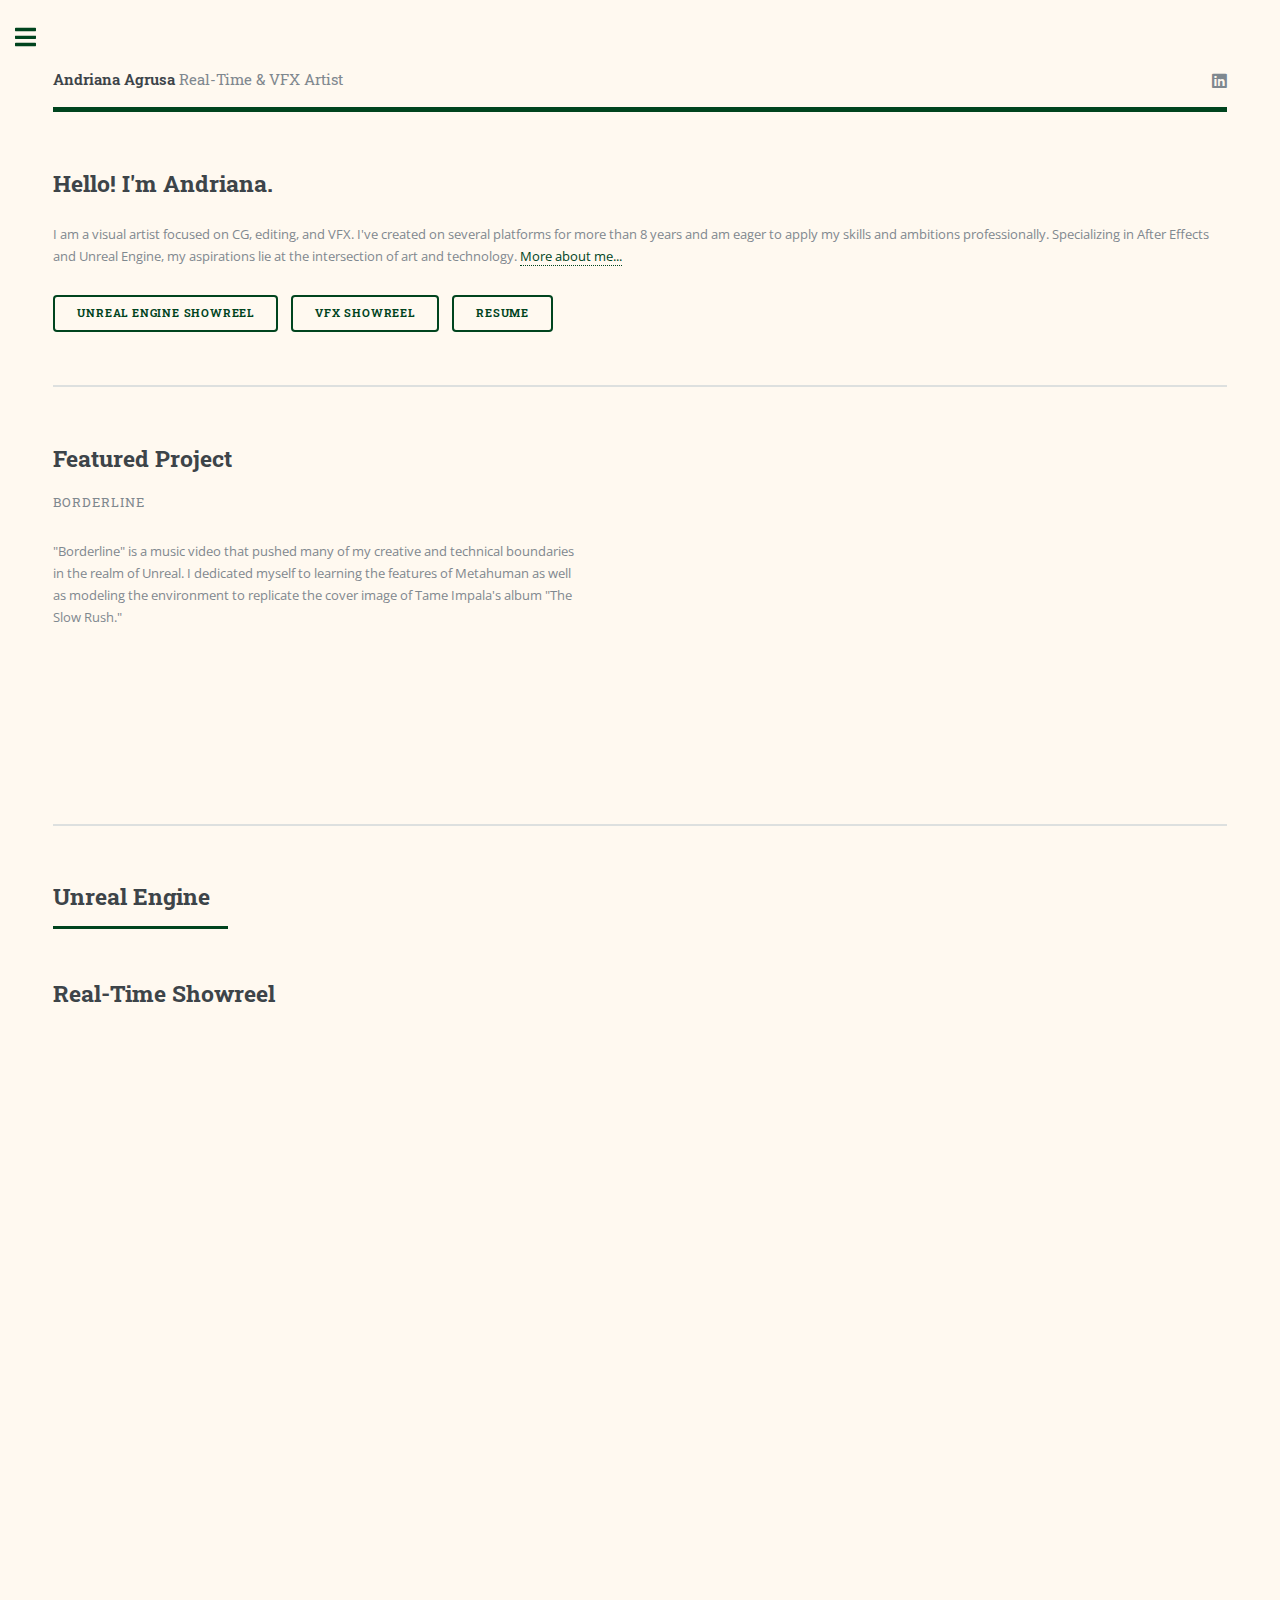
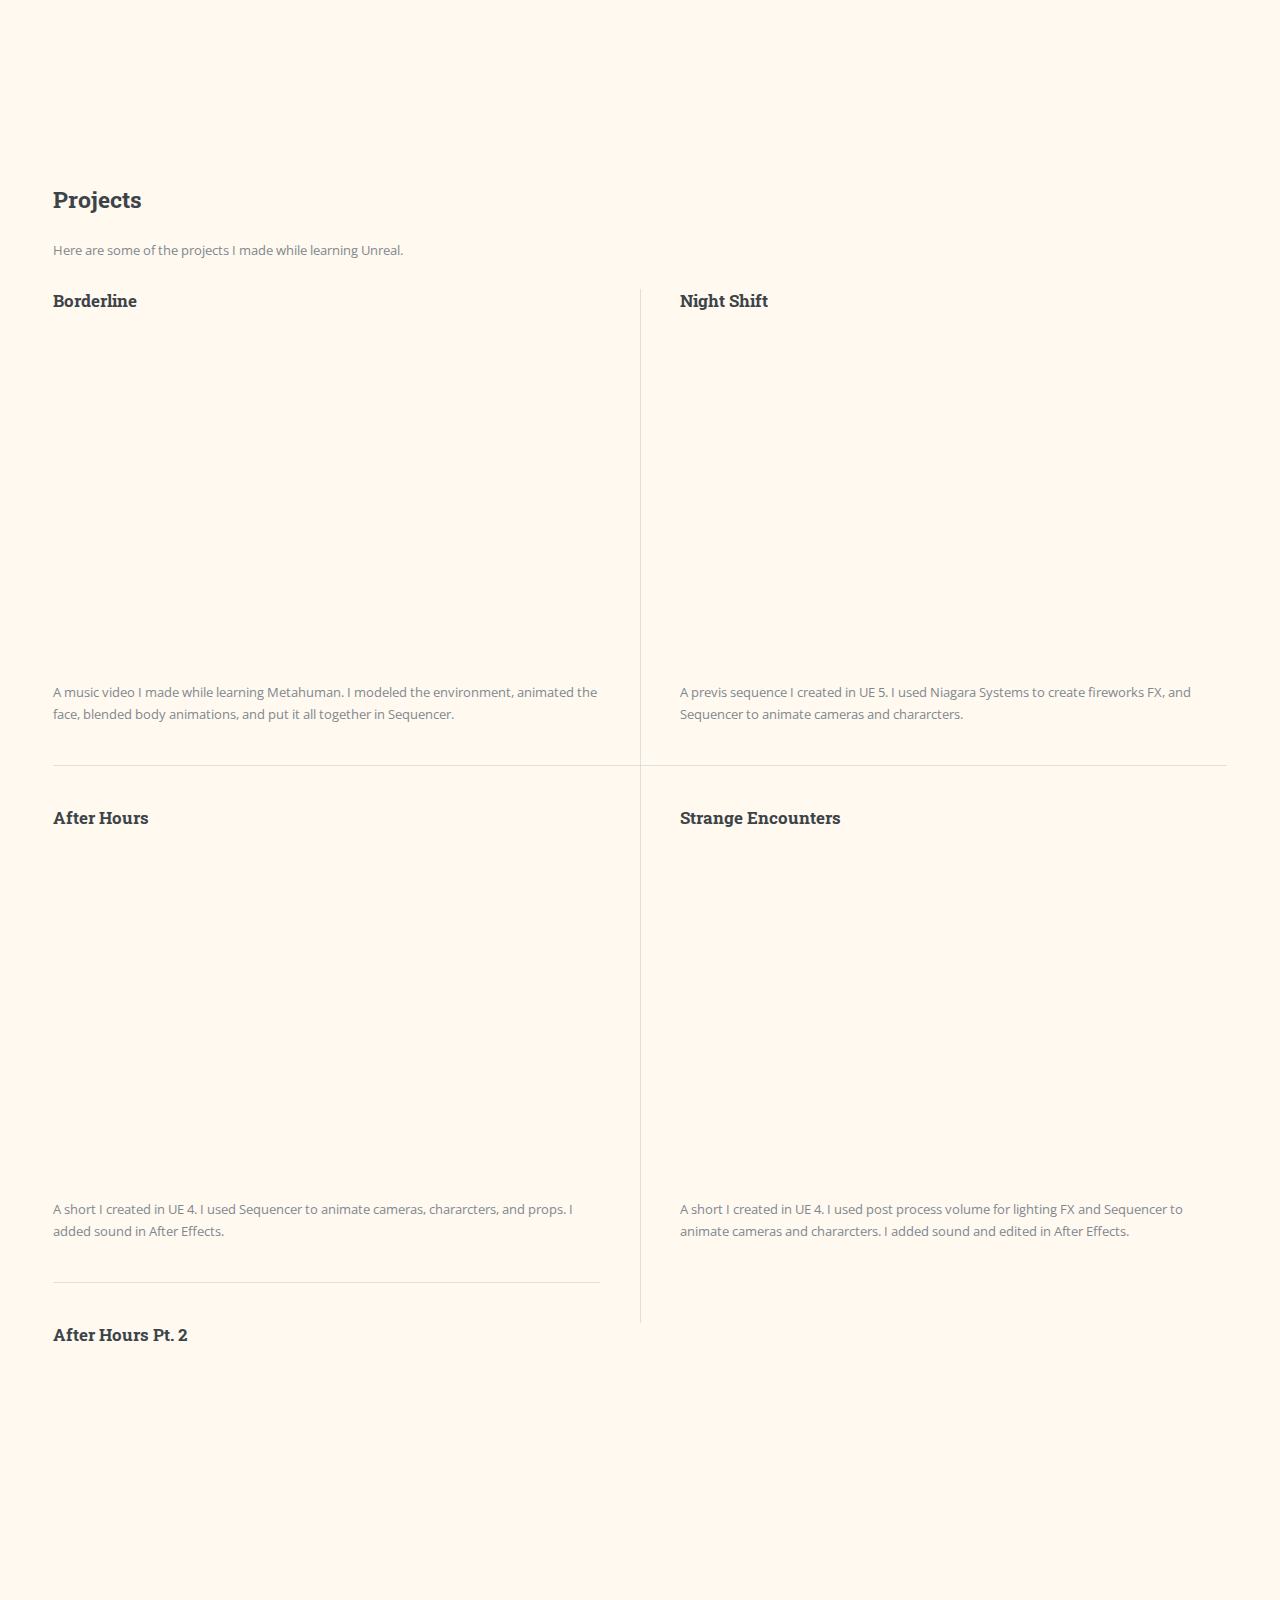
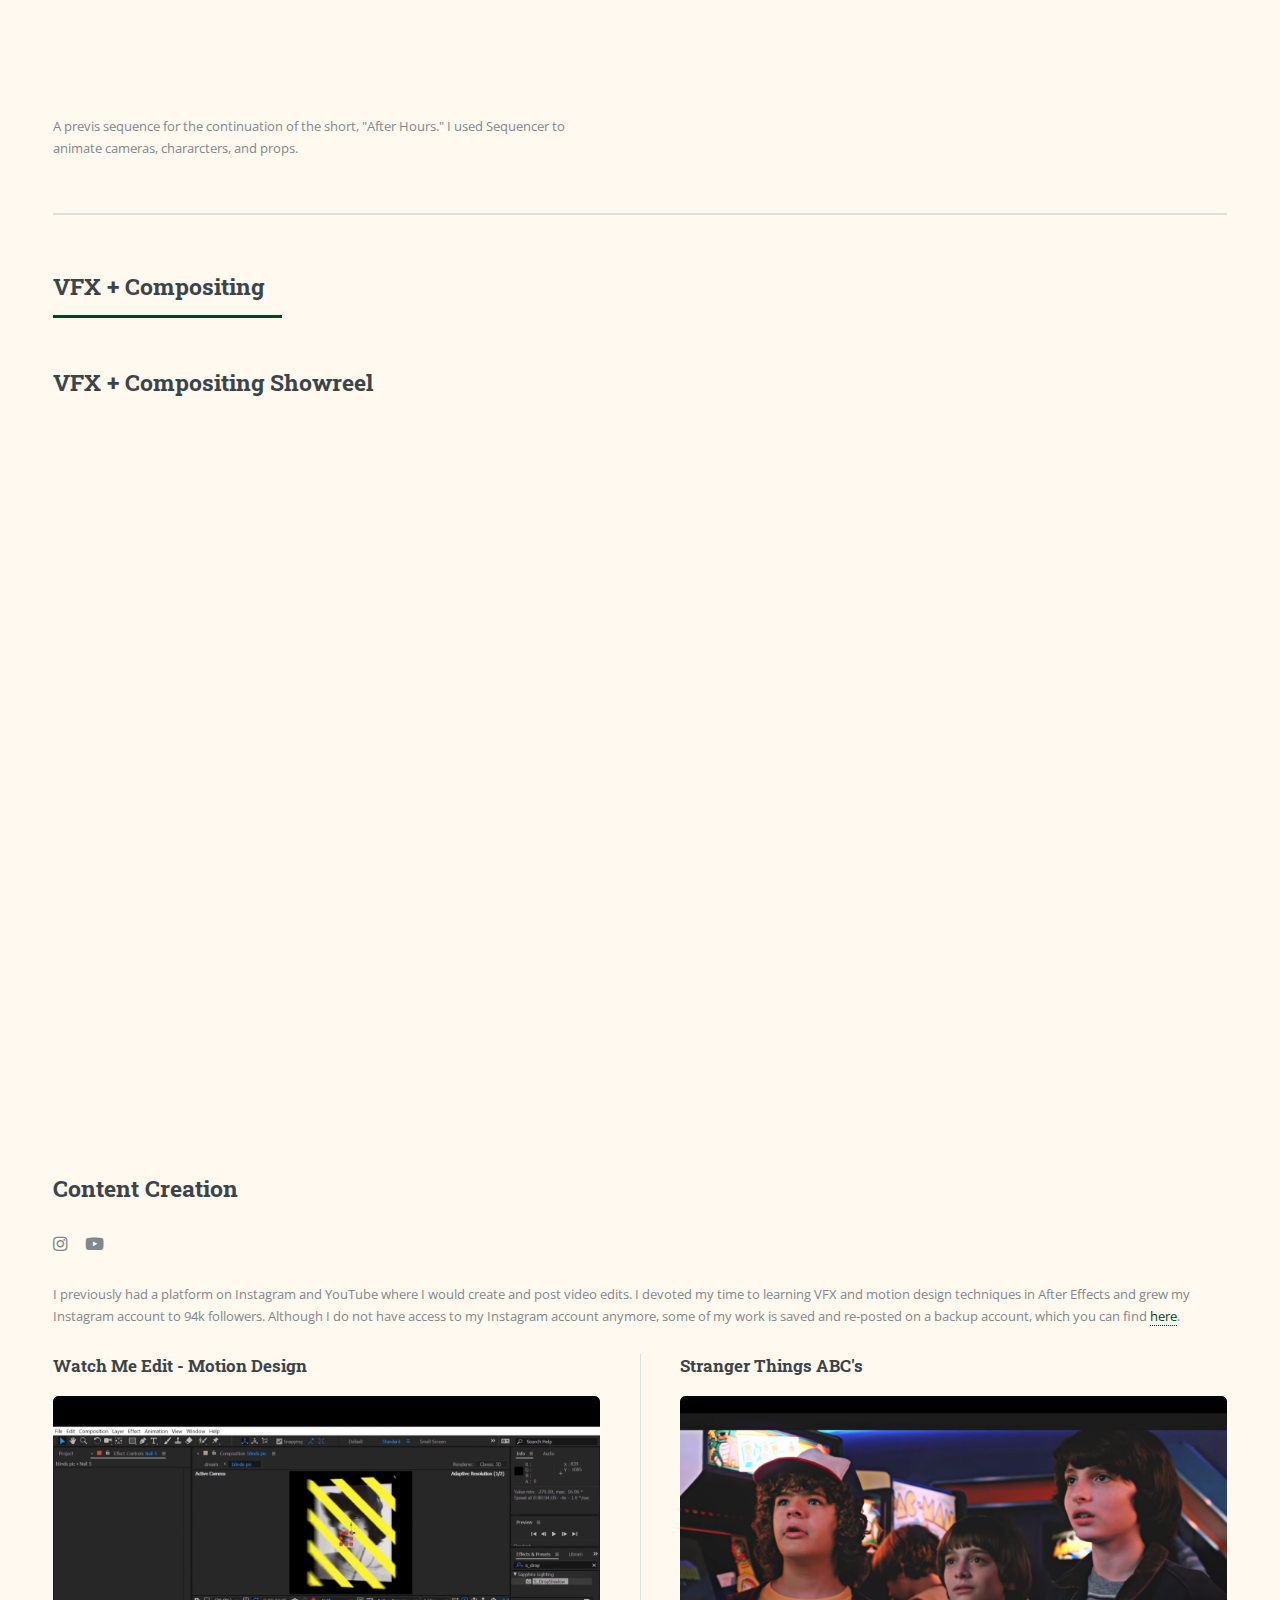
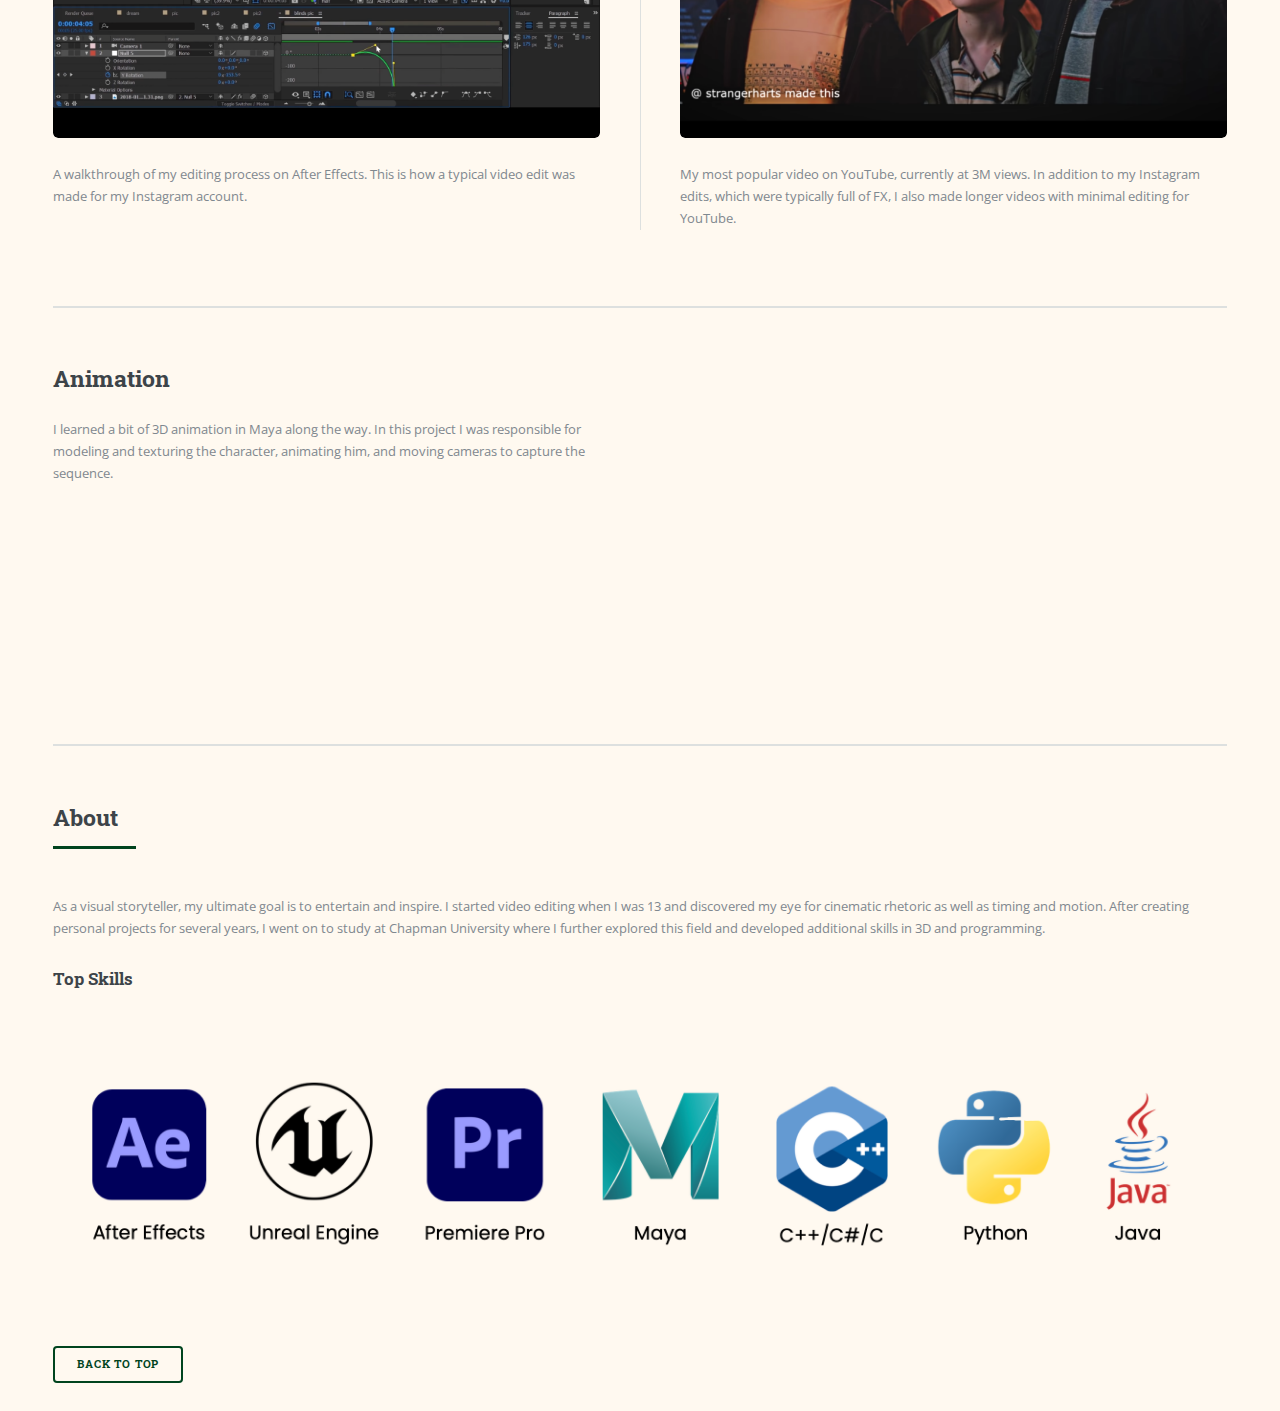
==== commit 98927e80: "Add files via upload" ====
--- a/index.html
+++ b/index.html
@@ -215,7 +215,7 @@
 												-->
 											</ul>
 											<p>I previously had a platform on Instagram and YouTube where I would create and post video edits. I devoted my time 
-												to learning VFX and motion design techniques in After Effects and grew my Instagram account to 94k followers. Unfortunately, my Instagram account was removed, but some of my work was saved and re-posted on a backup account,
+												to learning VFX and motion design techniques in After Effects and grew my Instagram account to 94k followers. Although I do not have access to my Instagram account anymore, some of my work is saved and re-posted on a backup account,
 												which you can find <a href="https://www.instagram.com/strangerharts2/" target="_blank">here</a>. </p>
 										</article>
 										
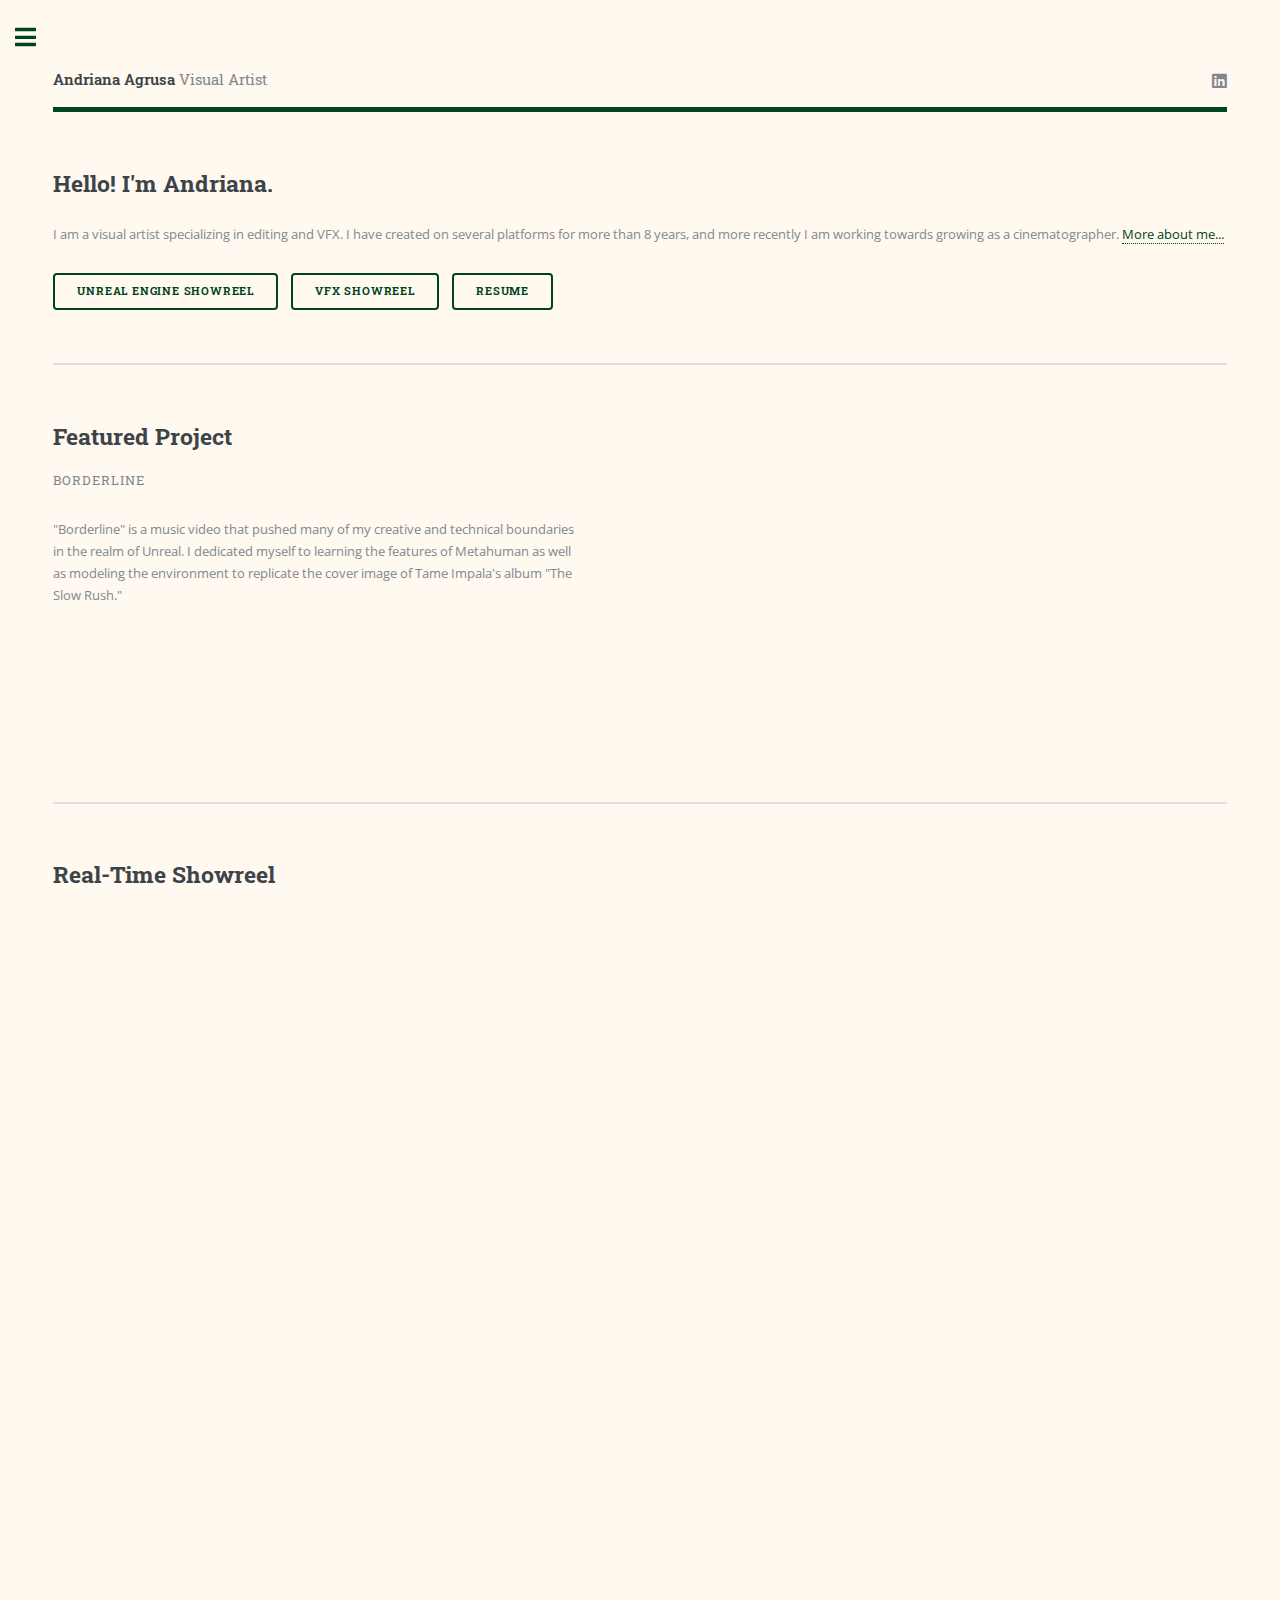
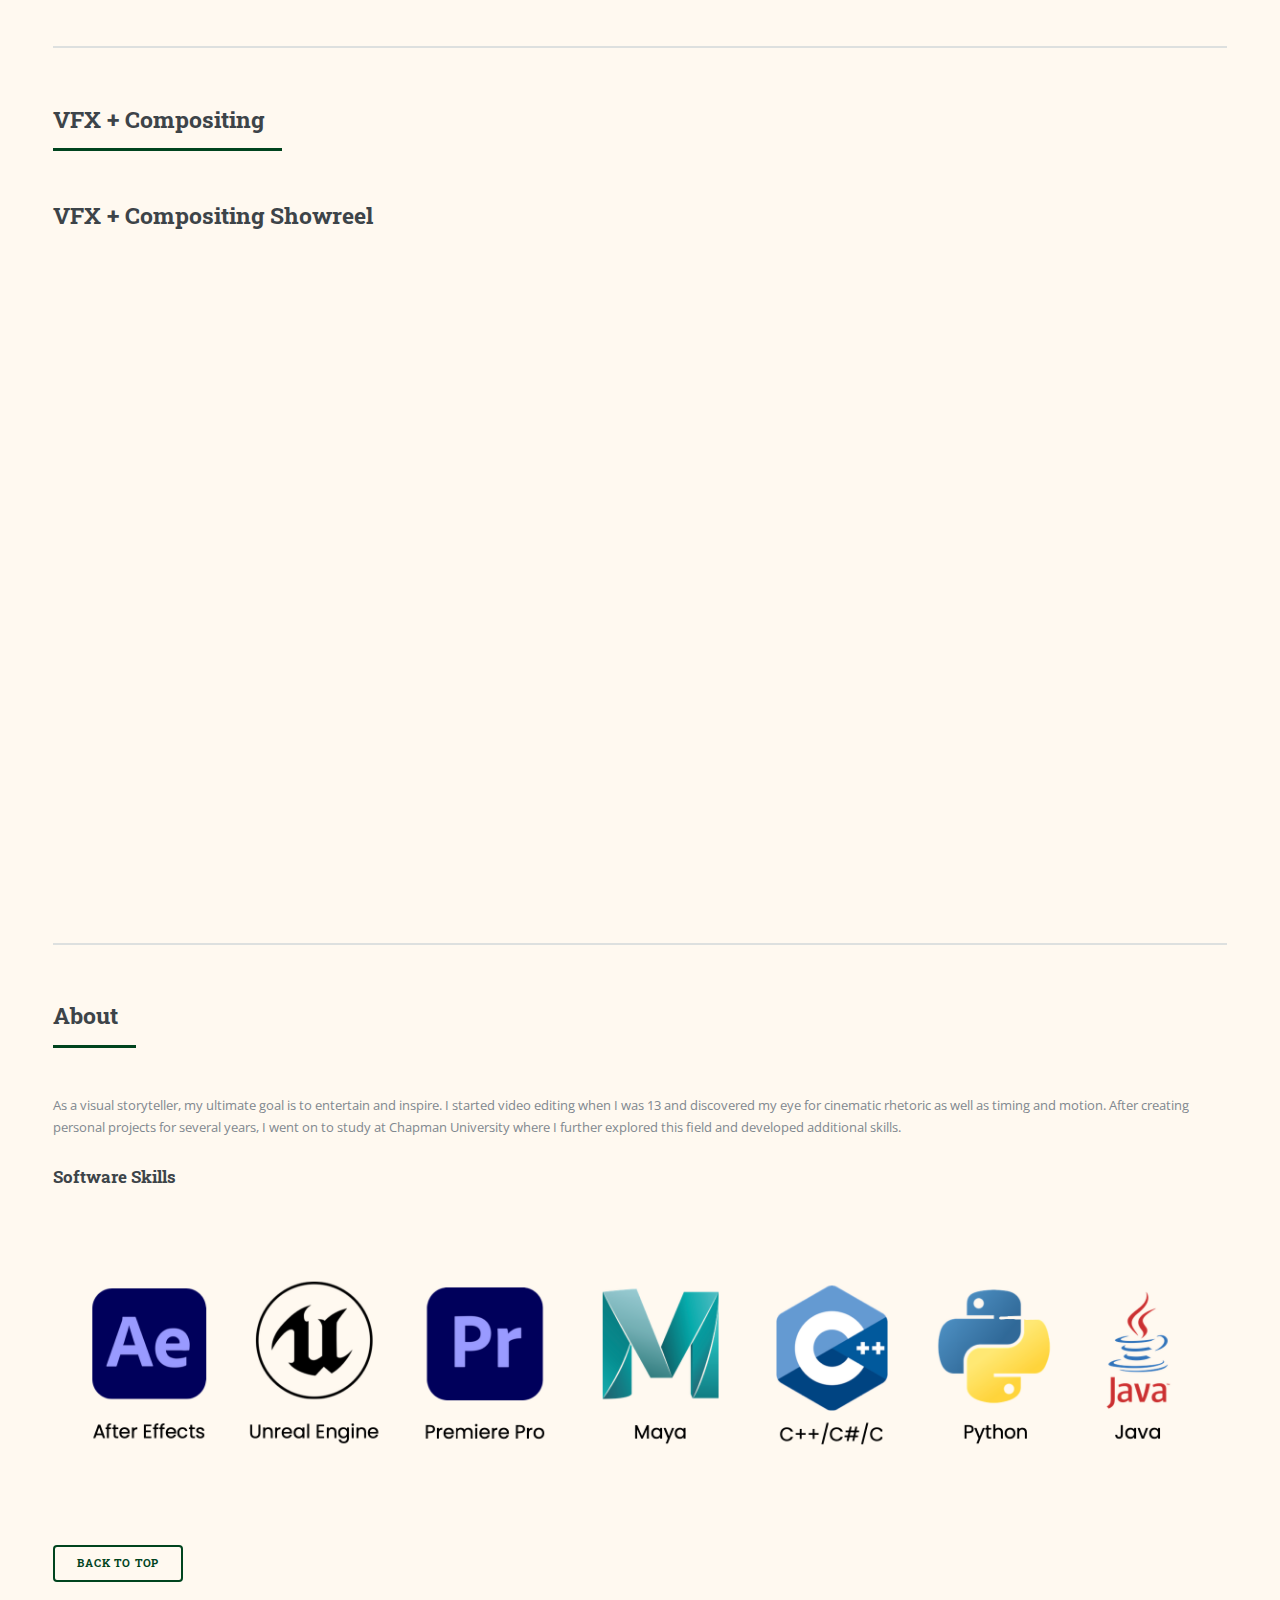
==== commit b97e2891: "Add files via upload" ====
--- a/index.html
+++ b/index.html
@@ -22,7 +22,7 @@
 
 							<!-- Header -->
 								<header id="header">
-									<a href="index.html" class="logo"><strong>Andriana Agrusa</strong> Real-Time & VFX Artist</a>
+									<a href="index.html" class="logo"><strong>Andriana Agrusa</strong> Visual Artist</a>
 									<ul class="icons">
 										<li><a href="https://www.linkedin.com/in/andriana-agrusa/" target="_blank" class="icon brands fa-linkedin"><span class="label">LinkedIn</span></a></li>
 										<!--
@@ -41,10 +41,9 @@
 											<h2>Hello! I'm Andriana.</h2>
 											<!--<p>A free and fully responsive site template</p> -->
 										</header>
-										<p>I am a visual artist focused on CG, editing, and VFX. I've created on several platforms for more than 8
-											years and am eager to apply my skills and ambitions professionally. Specializing in After Effects and 
-											Unreal Engine, my aspirations lie at the intersection of art
-											and technology. <a href="#about_section">More about me...</a>
+										<p>I am a visual artist specializing in editing and VFX.
+											I have created on several platforms for more than 8 years, and more recently I am working towards growing as a cinematographer.
+											<a href="#about_section">More about me...</a>
 											
 
 											
@@ -122,13 +121,10 @@
 									</div>
 								</section>
 								-->
-
+							
 								
 							<!-- Section 1-->
 								<section id="unreal_showreel">
-									<header class="major">
-										<h2>Unreal Engine</h2>
-									</header>
 									<div class="content">
 										<article>
 											<h2>Real-Time Showreel</h2>
@@ -140,49 +136,6 @@
 											<p>Aenean ornare velit lacus, ac varius enim lorem ullamcorper dolore. Proin aliquam facilisis ante interdum. Sed nulla amet lorem feugiat tempus aliquam.</p>
 											-->
 											<br></br>
-									
-											<br id="unreal_projects"></br>
-											<h2>Projects</h2>
-											<p>Here are some of the projects I made while learning Unreal.</p>
-										</article>
-									</div>
-									<div class="posts">
-										<article>
-											<h3>Borderline</h3>
-											<div style="padding:56.25% 0 0 0;position:relative;"><iframe src="https://player.vimeo.com/video/847206945?badge=0&amp;autopause=0&amp;player_id=0&amp;app_id=58479" frameborder="0" allow="autoplay; fullscreen; picture-in-picture" allowfullscreen style="position:absolute;top:0;left:0;width:100%;height:100%;" title="Borderline | Music Video"></iframe></div><script src="https://player.vimeo.com/api/player.js"></script>
-											<br></br>
-											<p>A music video I made while learning Metahuman. I modeled the environment, animated the face, blended body animations, and put it all together in Sequencer.</p>
-											<!--
-											<ul class="actions">
-												<li><a href="#" class="button">More</a></li>
-											</ul>
-											-->
-										</article>
-										<article>
-											<h3>Night Shift</h3>
-											<div style="padding:56.25% 0 0 0;position:relative;"><iframe src="https://player.vimeo.com/video/847671317?badge=0&amp;autopause=0&amp;player_id=0&amp;app_id=58479" frameborder="0" allow="autoplay; fullscreen; picture-in-picture" allowfullscreen style="position:absolute;top:0;left:0;width:100%;height:100%;" title="Night Shift | Previs Sequence"></iframe></div><script src="https://player.vimeo.com/api/player.js"></script>											
-											<br></br>	
-											<p>A previs sequence I created in UE 5. I used Niagara Systems to create fireworks FX, and Sequencer to animate cameras and chararcters.</p>
-										</article>
-										<article>
-											<h3>After Hours</h3>
-											<div style="padding:56.25% 0 0 0;position:relative;"><iframe src="https://player.vimeo.com/video/847220076?badge=0&amp;autopause=0&amp;player_id=0&amp;app_id=58479" frameborder="0" allow="autoplay; fullscreen; picture-in-picture" allowfullscreen style="position:absolute;top:0;left:0;width:100%;height:100%;" title="After Hours | UE Short"></iframe></div><script src="https://player.vimeo.com/api/player.js"></script>
-											<br></br>
-											<p>A short I created in UE 4. I used Sequencer to animate cameras, chararcters, and props. I added sound in After Effects.</p>
-										</article>
-										<article>
-											<h3>Strange Encounters</h3>
-											<div style="padding:56.25% 0 0 0;position:relative;"><iframe src="https://player.vimeo.com/video/847669364?badge=0&amp;autopause=0&amp;player_id=0&amp;app_id=58479" frameborder="0" allow="autoplay; fullscreen; picture-in-picture" allowfullscreen style="position:absolute;top:0;left:0;width:100%;height:100%;" title="Strange Encounters | UE Short"></iframe></div><script src="https://player.vimeo.com/api/player.js"></script>
-											<br></br>
-											<p>A short I created in UE 4. I used post process volume for lighting FX and Sequencer to animate cameras and chararcters. I added sound and edited in After Effects. </p>
-										</article>
-										<article>
-											<h3>After Hours Pt. 2</h3>
-											<div style="padding:56.25% 0 0 0;position:relative;"><iframe src="https://player.vimeo.com/video/847671775?badge=0&amp;autopause=0&amp;player_id=0&amp;app_id=58479" frameborder="0" allow="autoplay; fullscreen; picture-in-picture" allowfullscreen style="position:absolute;top:0;left:0;width:100%;height:100%;" title="After Hours Pt. 2 | Previs Sequence"></iframe></div><script src="https://player.vimeo.com/api/player.js"></script>
-											<br></br>	
-											<p>A previs sequence for the continuation of the short, "After Hours."
-												I used Sequencer to animate cameras, chararcters, and props.
-											</p>
 										</article>
 									</div>
 								</section>
@@ -201,64 +154,13 @@
 											<h3>Interdum aenean</h3>
 											<p>Aenean ornare velit lacus, ac varius enim lorem ullamcorper dolore. Proin aliquam facilisis ante interdum. Sed nulla amet lorem feugiat tempus aliquam.</p>
 											-->
-											<br></br>
-											<br id="editing_acc"></br>
-											<h2>Content Creation</h2>
-											<ul class="icons">
-												<li><a href="https://www.instagram.com/strangerharts2/" target="_blank" class="icon brands fa-instagram"><span class="label">Instagram</span></a></li>
-												<li><a href="https://www.youtube.com/@strangerharts" target="_blank" class="icon brands fa-youtube"><span class="label">YouTube</span></a></li>
-												<!--
-												<li><a href="#" class="icon brands fa-facebook-f"><span class="label">Facebook</span></a></li>
-												<li><a href="#" class="icon brands fa-snapchat-ghost"><span class="label">Snapchat</span></a></li>
-												<li><a href="#" class="icon brands fa-instagram"><span class="label">Instagram</span></a></li>
-												<li><a href="#" class="icon brands fa-medium-m"><span class="label">Medium</span></a></li>
-												-->
-											</ul>
-											<p>I previously had a platform on Instagram and YouTube where I would create and post video edits. I devoted my time 
-												to learning VFX and motion design techniques in After Effects and grew my Instagram account to 94k followers. Although I do not have access to my Instagram account anymore, some of my work is saved and re-posted on a backup account,
-												which you can find <a href="https://www.instagram.com/strangerharts2/" target="_blank">here</a>. </p>
 										</article>
 										
 									</div>
 									
-									<div class="posts">
-										<article>
-											<h3>Watch Me Edit - Motion Design</h3>
-											<a href="https://youtu.be/bj30dfkXOSo?t=20" target="_blank" rel="noopener noreferrer" class="image fit"><img src="images/cover2.png" alt="" /></a>
-											<p>A walkthrough of my editing process on After Effects. This is how a typical video edit was made for my Instagram account.
-											</p>
-										</article>
-										<article>
-											<h3>Stranger Things ABC's</h3>
-											<a href="https://youtu.be/80Ze2kOxO3M" target="_blank" rel="noopener noreferrer" class="image fit"><img src="images/cover1.png" alt="" /></a>
-											<p>My most popular video on YouTube, currently at 3M views. In addition to my Instagram edits, which were typically full of FX, I also 
-												made longer videos with minimal editing for YouTube.
-											</p>
-										</article>
-										
-										</div>
+									
 									<iv>
-								</section>
-
-								<!-- Banner -->
-								<br id="animation">
-								<section id="banner">
-									<div class="content">
-										<header id="animation">
-											<h2>Animation</h2>
-										</header>
-										<p>I learned a bit of 3D animation in Maya along the way. In this project I was responsible for modeling and texturing 
-											the character, animating him, and moving cameras to capture the sequence.
-										</p>
-											<!--
-										<ul class="actions">
-											<li><a href="#" class="button big">Learn More</a></li>
-										</ul>
-									-->
-								</div>
-								<span class="image object">
-									<div style="padding:56.25% 0 0 0;position:relative;"><iframe src="https://player.vimeo.com/video/851519725?badge=0&amp;autopause=0&amp;player_id=0&amp;app_id=58479" frameborder="0" allow="autoplay; fullscreen; picture-in-picture" style="position:absolute;top:0;left:0;width:100%;height:100%;" title="Animation Short"></iframe></div><script src="https://player.vimeo.com/api/player.js"></script>								</span>
-							</section>
+									</section>
 
 								<!-- Section -->
 							
@@ -269,10 +171,10 @@
 
 									<p>As a visual storyteller, my ultimate goal is to entertain and inspire. I started video editing when I was 13
 										and discovered my eye for cinematic rhetoric as well as timing and motion. After creating personal projects
-										for several years, I went on to study at Chapman University where I further explored this field and developed additional skills in 3D and programming.						
+										for several years, I went on to study at Chapman University where I further explored this field and developed additional skills.					
 									</p>
 										
-									<h3>Top Skills</h3>
+									<h3>Software Skills</h3>
 									<span class="image fit"><img src="images/skills.png" alt="" /></span>
 										 
 									
@@ -338,38 +240,38 @@
 										<h2>Menu</h2>
 									</header>
 									<ul>
-										<li><a href="#header">Home</a></li>
+										<li><a href="index.html">Home</a></li>
 										<!--
 										<li><a href="generic.html">generic</a></li>
 										<li><a href="elements.html">elements</a></li>
 										-->
 										
-										<li>
+										<!-- <li>
 											<span class="opener">Unreal Engine</span>
 											<ul>
 												<li><a href="#unreal_showreel">Showreel</a></li>
 												<li><a href="#unreal_projects">Projects</a></li>
 											</ul>
-										</li>
+										</li> -->
 										<!--
 										<li><a href="#">Etiam Dolore</a></li>
 										<li><a href="#">Adipiscing</a></li>
 										-->
-										<li>
+										<!-- <li>
 											<span class="opener">VFX + Compositing</span>
 											<ul>
 												<li><a href="#vfx_showreel">Showreel</a></li>
 												<li><a href="#editing_acc">Content Creation</a></li>
 											</ul>
-										</li>
-										<li><a href="#animation">Animation</a></li>
-										<li><a href="#about_section">About</a></li>
-										<!--
-										<li><a href="#">Maximus Erat</a></li>
-										<li><a href="#">Sapien Mauris</a></li>
-										<li><a href="#">Amet Lacinia</a></li>
-									</ul>
-								-->
+										</li> -->
+										<li><a href="photography.html">Photography</a></li>
+										<li><a href="vfx_compositing.html">VFX + Compositing</a></li>
+										
+										<li><a href="unreal_engine.html">Unreal Engine</a></li>
+										
+										<li><a href="index.html#about_section">About</a></li>
+									</ul>
+						
 								</nav>
 
 							<!-- Section -->
@@ -404,7 +306,7 @@
 										<h2>Contact</h2>
 									</header>
 									<ul class="contact">
-										<li class="icon solid fa-envelope">agrusa@chapman.edu</li>
+										<li class="icon solid fa-envelope">amagrusa@gmail.com</li>
 										<li class="icon brands fa-linkedin"><a href="https://www.linkedin.com/in/andriana-agrusa/" target="_blank">andriana-agrusa</a></li>
 
 										
--- a/assets/css/main.css
+++ b/assets/css/main.css
@@ -230,761 +230,1472 @@
   text-align: right; }
 
 /* Row */
+
 .row {
   display: flex;
   flex-wrap: wrap;
   box-sizing: border-box;
-  align-items: stretch; }
+  align-items: stretch;
+}
+
   .row > * {
-    box-sizing: border-box; }
+    box-sizing: border-box;
+  }
+
   .row.gtr-uniform > * > :last-child {
-    margin-bottom: 0; }
+    margin-bottom: 0;
+  }
+
   .row.aln-left {
-    justify-content: flex-start; }
+    justify-content: flex-start;
+  }
+
   .row.aln-center {
-    justify-content: center; }
+    justify-content: center;
+  }
+
   .row.aln-right {
-    justify-content: flex-end; }
+    justify-content: flex-end;
+  }
+
   .row.aln-top {
-    align-items: flex-start; }
+    align-items: flex-start;
+  }
+
   .row.aln-middle {
-    align-items: center; }
+    align-items: center;
+  }
+
   .row.aln-bottom {
-    align-items: flex-end; }
+    align-items: flex-end;
+  }
+
   .row > .imp {
-    order: -1; }
+    order: -1;
+  }
+
   .row > .col-1 {
-    width: 8.33333%; }
+    width: 8.33333%;
+  }
+
   .row > .off-1 {
-    margin-left: 8.33333%; }
+    margin-left: 8.33333%;
+  }
+
   .row > .col-2 {
-    width: 16.66667%; }
+    width: 16.66667%;
+  }
+
   .row > .off-2 {
-    margin-left: 16.66667%; }
+    margin-left: 16.66667%;
+  }
+
   .row > .col-3 {
-    width: 25%; }
+    width: 25%;
+  }
+
   .row > .off-3 {
-    margin-left: 25%; }
+    margin-left: 25%;
+  }
+
   .row > .col-4 {
-    width: 33.33333%; }
+    width: 33.33333%;
+  }
+
   .row > .off-4 {
-    margin-left: 33.33333%; }
+    margin-left: 33.33333%;
+  }
+
   .row > .col-5 {
-    width: 41.66667%; }
+    width: 41.66667%;
+  }
+
   .row > .off-5 {
-    margin-left: 41.66667%; }
+    margin-left: 41.66667%;
+  }
+
   .row > .col-6 {
-    width: 50%; }
+    width: 50%;
+  }
+
   .row > .off-6 {
-    margin-left: 50%; }
+    margin-left: 50%;
+  }
+
   .row > .col-7 {
-    width: 58.33333%; }
+    width: 58.33333%;
+  }
+
   .row > .off-7 {
-    margin-left: 58.33333%; }
+    margin-left: 58.33333%;
+  }
+
   .row > .col-8 {
-    width: 66.66667%; }
+    width: 66.66667%;
+  }
+
   .row > .off-8 {
-    margin-left: 66.66667%; }
+    margin-left: 66.66667%;
+  }
+
   .row > .col-9 {
-    width: 75%; }
+    width: 75%;
+  }
+
   .row > .off-9 {
-    margin-left: 75%; }
+    margin-left: 75%;
+  }
+
   .row > .col-10 {
-    width: 83.33333%; }
+    width: 83.33333%;
+  }
+
   .row > .off-10 {
-    margin-left: 83.33333%; }
+    margin-left: 83.33333%;
+  }
+
   .row > .col-11 {
-    width: 91.66667%; }
+    width: 91.66667%;
+  }
+
   .row > .off-11 {
-    margin-left: 91.66667%; }
+    margin-left: 91.66667%;
+  }
+
   .row > .col-12 {
-    width: 100%; }
+    width: 100%;
+  }
+
   .row > .off-12 {
-    margin-left: 100%; }
+    margin-left: 100%;
+  }
+
   .row.gtr-0 {
-    margin-top: 0;
-    margin-left: 0em; }
+    margin-top: 0px;
+    margin-left: 0px;
+  }
+
     .row.gtr-0 > * {
-      padding: 0 0 0 0em; }
+      padding: 0px 0 0 0px;
+    }
+
     .row.gtr-0.gtr-uniform {
-      margin-top: 0em; }
+      margin-top: 0px;
+    }
+
       .row.gtr-0.gtr-uniform > * {
-        padding-top: 0em; }
+        padding-top: 0px;
+      }
+
   .row.gtr-25 {
-    margin-top: 0;
-    margin-left: -0.375em; }
+    margin-top: -10px;
+    margin-left: -10px;
+  }
+
     .row.gtr-25 > * {
-      padding: 0 0 0 0.375em; }
+      padding: 10px 0 0 10px;
+    }
+
     .row.gtr-25.gtr-uniform {
-      margin-top: -0.375em; }
+      margin-top: -10px;
+    }
+
       .row.gtr-25.gtr-uniform > * {
-        padding-top: 0.375em; }
+        padding-top: 10px;
+      }
+
   .row.gtr-50 {
-    margin-top: 0;
-    margin-left: -0.75em; }
+    margin-top: -20px;
+    margin-left: -20px;
+  }
+
     .row.gtr-50 > * {
-      padding: 0 0 0 0.75em; }
+      padding: 20px 0 0 20px;
+    }
+
     .row.gtr-50.gtr-uniform {
-      margin-top: -0.75em; }
+      margin-top: -20px;
+    }
+
       .row.gtr-50.gtr-uniform > * {
-        padding-top: 0.75em; }
+        padding-top: 20px;
+      }
+
   .row {
-    margin-top: 0;
-    margin-left: -1.5em; }
+    margin-top: -40px;
+    margin-left: -40px;
+  }
+
     .row > * {
-      padding: 0 0 0 1.5em; }
+      padding: 40px 0 0 40px;
+    }
+
     .row.gtr-uniform {
-      margin-top: -1.5em; }
+      margin-top: -40px;
+    }
+
       .row.gtr-uniform > * {
-        padding-top: 1.5em; }
+        padding-top: 40px;
+      }
+
   .row.gtr-150 {
-    margin-top: 0;
-    margin-left: -2.25em; }
+    margin-top: -60px;
+    margin-left: -60px;
+  }
+
     .row.gtr-150 > * {
-      padding: 0 0 0 2.25em; }
+      padding: 60px 0 0 60px;
+    }
+
     .row.gtr-150.gtr-uniform {
-      margin-top: -2.25em; }
+      margin-top: -60px;
+    }
+
       .row.gtr-150.gtr-uniform > * {
-        padding-top: 2.25em; }
+        padding-top: 60px;
+      }
+
   .row.gtr-200 {
-    margin-top: 0;
-    margin-left: -3em; }
+    margin-top: -80px;
+    margin-left: -80px;
+  }
+
     .row.gtr-200 > * {
-      padding: 0 0 0 3em; }
+      padding: 80px 0 0 80px;
+    }
+
     .row.gtr-200.gtr-uniform {
-      margin-top: -3em; }
+      margin-top: -80px;
+    }
+
       .row.gtr-200.gtr-uniform > * {
-        padding-top: 3em; }
-  @media screen and (max-width: 1680px) {
+        padding-top: 80px;
+      }
+
+  @media screen and (min-width: 961px) and (max-width: 1880px) {
+
     .row {
       display: flex;
       flex-wrap: wrap;
       box-sizing: border-box;
-      align-items: stretch; }
+      align-items: stretch;
+    }
+
       .row > * {
-        box-sizing: border-box; }
+        box-sizing: border-box;
+      }
+
       .row.gtr-uniform > * > :last-child {
-        margin-bottom: 0; }
+        margin-bottom: 0;
+      }
+
       .row.aln-left {
-        justify-content: flex-start; }
+        justify-content: flex-start;
+      }
+
       .row.aln-center {
-        justify-content: center; }
+        justify-content: center;
+      }
+
       .row.aln-right {
-        justify-content: flex-end; }
+        justify-content: flex-end;
+      }
+
       .row.aln-top {
-        align-items: flex-start; }
+        align-items: flex-start;
+      }
+
       .row.aln-middle {
-        align-items: center; }
+        align-items: center;
+      }
+
       .row.aln-bottom {
-        align-items: flex-end; }
-      .row > .imp-xlarge {
-        order: -1; }
-      .row > .col-1-xlarge {
-        width: 8.33333%; }
-      .row > .off-1-xlarge {
-        margin-left: 8.33333%; }
-      .row > .col-2-xlarge {
-        width: 16.66667%; }
-      .row > .off-2-xlarge {
-        margin-left: 16.66667%; }
-      .row > .col-3-xlarge {
-        width: 25%; }
-      .row > .off-3-xlarge {
-        margin-left: 25%; }
-      .row > .col-4-xlarge {
-        width: 33.33333%; }
-      .row > .off-4-xlarge {
-        margin-left: 33.33333%; }
-      .row > .col-5-xlarge {
-        width: 41.66667%; }
-      .row > .off-5-xlarge {
-        margin-left: 41.66667%; }
-      .row > .col-6-xlarge {
-        width: 50%; }
-      .row > .off-6-xlarge {
-        margin-left: 50%; }
-      .row > .col-7-xlarge {
-        width: 58.33333%; }
-      .row > .off-7-xlarge {
-        margin-left: 58.33333%; }
-      .row > .col-8-xlarge {
-        width: 66.66667%; }
-      .row > .off-8-xlarge {
-        margin-left: 66.66667%; }
-      .row > .col-9-xlarge {
-        width: 75%; }
-      .row > .off-9-xlarge {
-        margin-left: 75%; }
-      .row > .col-10-xlarge {
-        width: 83.33333%; }
-      .row > .off-10-xlarge {
-        margin-left: 83.33333%; }
-      .row > .col-11-xlarge {
-        width: 91.66667%; }
-      .row > .off-11-xlarge {
-        margin-left: 91.66667%; }
-      .row > .col-12-xlarge {
-        width: 100%; }
-      .row > .off-12-xlarge {
-        margin-left: 100%; }
+        align-items: flex-end;
+      }
+
+      .row > .imp-wide {
+        order: -1;
+      }
+
+      .row > .col-1-wide {
+        width: 8.33333%;
+      }
+
+      .row > .off-1-wide {
+        margin-left: 8.33333%;
+      }
+
+      .row > .col-2-wide {
+        width: 16.66667%;
+      }
+
+      .row > .off-2-wide {
+        margin-left: 16.66667%;
+      }
+
+      .row > .col-3-wide {
+        width: 25%;
+      }
+
+      .row > .off-3-wide {
+        margin-left: 25%;
+      }
+
+      .row > .col-4-wide {
+        width: 33.33333%;
+      }
+
+      .row > .off-4-wide {
+        margin-left: 33.33333%;
+      }
+
+      .row > .col-5-wide {
+        width: 41.66667%;
+      }
+
+      .row > .off-5-wide {
+        margin-left: 41.66667%;
+      }
+
+      .row > .col-6-wide {
+        width: 50%;
+      }
+
+      .row > .off-6-wide {
+        margin-left: 50%;
+      }
+
+      .row > .col-7-wide {
+        width: 58.33333%;
+      }
+
+      .row > .off-7-wide {
+        margin-left: 58.33333%;
+      }
+
+      .row > .col-8-wide {
+        width: 66.66667%;
+      }
+
+      .row > .off-8-wide {
+        margin-left: 66.66667%;
+      }
+
+      .row > .col-9-wide {
+        width: 75%;
+      }
+
+      .row > .off-9-wide {
+        margin-left: 75%;
+      }
+
+      .row > .col-10-wide {
+        width: 83.33333%;
+      }
+
+      .row > .off-10-wide {
+        margin-left: 83.33333%;
+      }
+
+      .row > .col-11-wide {
+        width: 91.66667%;
+      }
+
+      .row > .off-11-wide {
+        margin-left: 91.66667%;
+      }
+
+      .row > .col-12-wide {
+        width: 100%;
+      }
+
+      .row > .off-12-wide {
+        margin-left: 100%;
+      }
+
       .row.gtr-0 {
-        margin-top: 0;
-        margin-left: 0em; }
+        margin-top: 0px;
+        margin-left: 0px;
+      }
+
         .row.gtr-0 > * {
-          padding: 0 0 0 0em; }
+          padding: 0px 0 0 0px;
+        }
+
         .row.gtr-0.gtr-uniform {
-          margin-top: 0em; }
+          margin-top: 0px;
+        }
+
           .row.gtr-0.gtr-uniform > * {
-            padding-top: 0em; }
+            padding-top: 0px;
+          }
+
       .row.gtr-25 {
-        margin-top: 0;
-        margin-left: -0.375em; }
+        margin-top: -10px;
+        margin-left: -10px;
+      }
+
         .row.gtr-25 > * {
-          padding: 0 0 0 0.375em; }
+          padding: 10px 0 0 10px;
+        }
+
         .row.gtr-25.gtr-uniform {
-          margin-top: -0.375em; }
+          margin-top: -10px;
+        }
+
           .row.gtr-25.gtr-uniform > * {
-            padding-top: 0.375em; }
+            padding-top: 10px;
+          }
+
       .row.gtr-50 {
-        margin-top: 0;
-        margin-left: -0.75em; }
+        margin-top: -20px;
+        margin-left: -20px;
+      }
+
         .row.gtr-50 > * {
-          padding: 0 0 0 0.75em; }
+          padding: 20px 0 0 20px;
+        }
+
         .row.gtr-50.gtr-uniform {
-          margin-top: -0.75em; }
+          margin-top: -20px;
+        }
+
           .row.gtr-50.gtr-uniform > * {
-            padding-top: 0.75em; }
+            padding-top: 20px;
+          }
+
       .row {
-        margin-top: 0;
-        margin-left: -1.5em; }
+        margin-top: -40px;
+        margin-left: -40px;
+      }
+
         .row > * {
-          padding: 0 0 0 1.5em; }
+          padding: 40px 0 0 40px;
+        }
+
         .row.gtr-uniform {
-          margin-top: -1.5em; }
+          margin-top: -40px;
+        }
+
           .row.gtr-uniform > * {
-            padding-top: 1.5em; }
+            padding-top: 40px;
+          }
+
       .row.gtr-150 {
-        margin-top: 0;
-        margin-left: -2.25em; }
+        margin-top: -60px;
+        margin-left: -60px;
+      }
+
         .row.gtr-150 > * {
-          padding: 0 0 0 2.25em; }
+          padding: 60px 0 0 60px;
+        }
+
         .row.gtr-150.gtr-uniform {
-          margin-top: -2.25em; }
+          margin-top: -60px;
+        }
+
           .row.gtr-150.gtr-uniform > * {
-            padding-top: 2.25em; }
+            padding-top: 60px;
+          }
+
       .row.gtr-200 {
-        margin-top: 0;
-        margin-left: -3em; }
+        margin-top: -80px;
+        margin-left: -80px;
+      }
+
         .row.gtr-200 > * {
-          padding: 0 0 0 3em; }
+          padding: 80px 0 0 80px;
+        }
+
         .row.gtr-200.gtr-uniform {
-          margin-top: -3em; }
+          margin-top: -80px;
+        }
+
           .row.gtr-200.gtr-uniform > * {
-            padding-top: 3em; } }
-  @media screen and (max-width: 1280px) {
+            padding-top: 80px;
+          }
+
+  }
+
+  @media screen and (min-width: 961px) and (max-width: 1620px) {
+
     .row {
       display: flex;
       flex-wrap: wrap;
       box-sizing: border-box;
-      align-items: stretch; }
+      align-items: stretch;
+    }
+
       .row > * {
-        box-sizing: border-box; }
+        box-sizing: border-box;
+      }
+
       .row.gtr-uniform > * > :last-child {
-        margin-bottom: 0; }
+        margin-bottom: 0;
+      }
+
       .row.aln-left {
-        justify-content: flex-start; }
+        justify-content: flex-start;
+      }
+
       .row.aln-center {
-        justify-content: center; }
+        justify-content: center;
+      }
+
       .row.aln-right {
-        justify-content: flex-end; }
+        justify-content: flex-end;
+      }
+
       .row.aln-top {
-        align-items: flex-start; }
+        align-items: flex-start;
+      }
+
       .row.aln-middle {
-        align-items: center; }
+        align-items: center;
+      }
+
       .row.aln-bottom {
-        align-items: flex-end; }
-      .row > .imp-large {
-        order: -1; }
-      .row > .col-1-large {
-        width: 8.33333%; }
-      .row > .off-1-large {
-        margin-left: 8.33333%; }
-      .row > .col-2-large {
-        width: 16.66667%; }
-      .row > .off-2-large {
-        margin-left: 16.66667%; }
-      .row > .col-3-large {
-        width: 25%; }
-      .row > .off-3-large {
-        margin-left: 25%; }
-      .row > .col-4-large {
-        width: 33.33333%; }
-      .row > .off-4-large {
-        margin-left: 33.33333%; }
-      .row > .col-5-large {
-        width: 41.66667%; }
-      .row > .off-5-large {
-        margin-left: 41.66667%; }
-      .row > .col-6-large {
-        width: 50%; }
-      .row > .off-6-large {
-        margin-left: 50%; }
-      .row > .col-7-large {
-        width: 58.33333%; }
-      .row > .off-7-large {
-        margin-left: 58.33333%; }
-      .row > .col-8-large {
-        width: 66.66667%; }
-      .row > .off-8-large {
-        margin-left: 66.66667%; }
-      .row > .col-9-large {
-        width: 75%; }
-      .row > .off-9-large {
-        margin-left: 75%; }
-      .row > .col-10-large {
-        width: 83.33333%; }
-      .row > .off-10-large {
-        margin-left: 83.33333%; }
-      .row > .col-11-large {
-        width: 91.66667%; }
-      .row > .off-11-large {
-        margin-left: 91.66667%; }
-      .row > .col-12-large {
-        width: 100%; }
-      .row > .off-12-large {
-        margin-left: 100%; }
+        align-items: flex-end;
+      }
+
+      .row > .imp-normal {
+        order: -1;
+      }
+
+      .row > .col-1-normal {
+        width: 8.33333%;
+      }
+
+      .row > .off-1-normal {
+        margin-left: 8.33333%;
+      }
+
+      .row > .col-2-normal {
+        width: 16.66667%;
+      }
+
+      .row > .off-2-normal {
+        margin-left: 16.66667%;
+      }
+
+      .row > .col-3-normal {
+        width: 25%;
+      }
+
+      .row > .off-3-normal {
+        margin-left: 25%;
+      }
+
+      .row > .col-4-normal {
+        width: 33.33333%;
+      }
+
+      .row > .off-4-normal {
+        margin-left: 33.33333%;
+      }
+
+      .row > .col-5-normal {
+        width: 41.66667%;
+      }
+
+      .row > .off-5-normal {
+        margin-left: 41.66667%;
+      }
+
+      .row > .col-6-normal {
+        width: 50%;
+      }
+
+      .row > .off-6-normal {
+        margin-left: 50%;
+      }
+
+      .row > .col-7-normal {
+        width: 58.33333%;
+      }
+
+      .row > .off-7-normal {
+        margin-left: 58.33333%;
+      }
+
+      .row > .col-8-normal {
+        width: 66.66667%;
+      }
+
+      .row > .off-8-normal {
+        margin-left: 66.66667%;
+      }
+
+      .row > .col-9-normal {
+        width: 75%;
+      }
+
+      .row > .off-9-normal {
+        margin-left: 75%;
+      }
+
+      .row > .col-10-normal {
+        width: 83.33333%;
+      }
+
+      .row > .off-10-normal {
+        margin-left: 83.33333%;
+      }
+
+      .row > .col-11-normal {
+        width: 91.66667%;
+      }
+
+      .row > .off-11-normal {
+        margin-left: 91.66667%;
+      }
+
+      .row > .col-12-normal {
+        width: 100%;
+      }
+
+      .row > .off-12-normal {
+        margin-left: 100%;
+      }
+
       .row.gtr-0 {
-        margin-top: 0;
-        margin-left: 0em; }
+        margin-top: 0px;
+        margin-left: 0px;
+      }
+
         .row.gtr-0 > * {
-          padding: 0 0 0 0em; }
+          padding: 0px 0 0 0px;
+        }
+
         .row.gtr-0.gtr-uniform {
-          margin-top: 0em; }
+          margin-top: 0px;
+        }
+
           .row.gtr-0.gtr-uniform > * {
-            padding-top: 0em; }
+            padding-top: 0px;
+          }
+
       .row.gtr-25 {
-        margin-top: 0;
-        margin-left: -0.375em; }
+        margin-top: -10px;
+        margin-left: -10px;
+      }
+
         .row.gtr-25 > * {
-          padding: 0 0 0 0.375em; }
+          padding: 10px 0 0 10px;
+        }
+
         .row.gtr-25.gtr-uniform {
-          margin-top: -0.375em; }
+          margin-top: -10px;
+        }
+
           .row.gtr-25.gtr-uniform > * {
-            padding-top: 0.375em; }
+            padding-top: 10px;
+          }
+
       .row.gtr-50 {
-        margin-top: 0;
-        margin-left: -0.75em; }
+        margin-top: -20px;
+        margin-left: -20px;
+      }
+
         .row.gtr-50 > * {
-          padding: 0 0 0 0.75em; }
+          padding: 20px 0 0 20px;
+        }
+
         .row.gtr-50.gtr-uniform {
-          margin-top: -0.75em; }
+          margin-top: -20px;
+        }
+
           .row.gtr-50.gtr-uniform > * {
-            padding-top: 0.75em; }
+            padding-top: 20px;
+          }
+
       .row {
-        margin-top: 0;
-        margin-left: -1.5em; }
+        margin-top: -40px;
+        margin-left: -40px;
+      }
+
         .row > * {
-          padding: 0 0 0 1.5em; }
+          padding: 40px 0 0 40px;
+        }
+
         .row.gtr-uniform {
-          margin-top: -1.5em; }
+          margin-top: -40px;
+        }
+
           .row.gtr-uniform > * {
-            padding-top: 1.5em; }
+            padding-top: 40px;
+          }
+
       .row.gtr-150 {
-        margin-top: 0;
-        margin-left: -2.25em; }
+        margin-top: -60px;
+        margin-left: -60px;
+      }
+
         .row.gtr-150 > * {
-          padding: 0 0 0 2.25em; }
+          padding: 60px 0 0 60px;
+        }
+
         .row.gtr-150.gtr-uniform {
-          margin-top: -2.25em; }
+          margin-top: -60px;
+        }
+
           .row.gtr-150.gtr-uniform > * {
-            padding-top: 2.25em; }
+            padding-top: 60px;
+          }
+
       .row.gtr-200 {
-        margin-top: 0;
-        margin-left: -3em; }
+        margin-top: -80px;
+        margin-left: -80px;
+      }
+
         .row.gtr-200 > * {
-          padding: 0 0 0 3em; }
+          padding: 80px 0 0 80px;
+        }
+
         .row.gtr-200.gtr-uniform {
-          margin-top: -3em; }
+          margin-top: -80px;
+        }
+
           .row.gtr-200.gtr-uniform > * {
-            padding-top: 3em; } }
-  @media screen and (max-width: 980px) {
+            padding-top: 80px;
+          }
+
+  }
+
+  @media screen and (min-width: 961px) and (max-width: 1320px) {
+
     .row {
       display: flex;
       flex-wrap: wrap;
       box-sizing: border-box;
-      align-items: stretch; }
+      align-items: stretch;
+    }
+
       .row > * {
-        box-sizing: border-box; }
+        box-sizing: border-box;
+      }
+
       .row.gtr-uniform > * > :last-child {
-        margin-bottom: 0; }
+        margin-bottom: 0;
+      }
+
       .row.aln-left {
-        justify-content: flex-start; }
+        justify-content: flex-start;
+      }
+
       .row.aln-center {
-        justify-content: center; }
+        justify-content: center;
+      }
+
       .row.aln-right {
-        justify-content: flex-end; }
+        justify-content: flex-end;
+      }
+
       .row.aln-top {
-        align-items: flex-start; }
+        align-items: flex-start;
+      }
+
       .row.aln-middle {
-        align-items: center; }
+        align-items: center;
+      }
+
       .row.aln-bottom {
-        align-items: flex-end; }
-      .row > .imp-medium {
-        order: -1; }
-      .row > .col-1-medium {
-        width: 8.33333%; }
-      .row > .off-1-medium {
-        margin-left: 8.33333%; }
-      .row > .col-2-medium {
-        width: 16.66667%; }
-      .row > .off-2-medium {
-        margin-left: 16.66667%; }
-      .row > .col-3-medium {
-        width: 25%; }
-      .row > .off-3-medium {
-        margin-left: 25%; }
-      .row > .col-4-medium {
-        width: 33.33333%; }
-      .row > .off-4-medium {
-        margin-left: 33.33333%; }
-      .row > .col-5-medium {
-        width: 41.66667%; }
-      .row > .off-5-medium {
-        margin-left: 41.66667%; }
-      .row > .col-6-medium {
-        width: 50%; }
-      .row > .off-6-medium {
-        margin-left: 50%; }
-      .row > .col-7-medium {
-        width: 58.33333%; }
-      .row > .off-7-medium {
-        margin-left: 58.33333%; }
-      .row > .col-8-medium {
-        width: 66.66667%; }
-      .row > .off-8-medium {
-        margin-left: 66.66667%; }
-      .row > .col-9-medium {
-        width: 75%; }
-      .row > .off-9-medium {
-        margin-left: 75%; }
-      .row > .col-10-medium {
-        width: 83.33333%; }
-      .row > .off-10-medium {
-        margin-left: 83.33333%; }
-      .row > .col-11-medium {
-        width: 91.66667%; }
-      .row > .off-11-medium {
-        margin-left: 91.66667%; }
-      .row > .col-12-medium {
-        width: 100%; }
-      .row > .off-12-medium {
-        margin-left: 100%; }
+        align-items: flex-end;
+      }
+
+      .row > .imp-narrow {
+        order: -1;
+      }
+
+      .row > .col-1-narrow {
+        width: 8.33333%;
+      }
+
+      .row > .off-1-narrow {
+        margin-left: 8.33333%;
+      }
+
+      .row > .col-2-narrow {
+        width: 16.66667%;
+      }
+
+      .row > .off-2-narrow {
+        margin-left: 16.66667%;
+      }
+
+      .row > .col-3-narrow {
+        width: 25%;
+      }
+
+      .row > .off-3-narrow {
+        margin-left: 25%;
+      }
+
+      .row > .col-4-narrow {
+        width: 33.33333%;
+      }
+
+      .row > .off-4-narrow {
+        margin-left: 33.33333%;
+      }
+
+      .row > .col-5-narrow {
+        width: 41.66667%;
+      }
+
+      .row > .off-5-narrow {
+        margin-left: 41.66667%;
+      }
+
+      .row > .col-6-narrow {
+        width: 50%;
+      }
+
+      .row > .off-6-narrow {
+        margin-left: 50%;
+      }
+
+      .row > .col-7-narrow {
+        width: 58.33333%;
+      }
+
+      .row > .off-7-narrow {
+        margin-left: 58.33333%;
+      }
+
+      .row > .col-8-narrow {
+        width: 66.66667%;
+      }
+
+      .row > .off-8-narrow {
+        margin-left: 66.66667%;
+      }
+
+      .row > .col-9-narrow {
+        width: 75%;
+      }
+
+      .row > .off-9-narrow {
+        margin-left: 75%;
+      }
+
+      .row > .col-10-narrow {
+        width: 83.33333%;
+      }
+
+      .row > .off-10-narrow {
+        margin-left: 83.33333%;
+      }
+
+      .row > .col-11-narrow {
+        width: 91.66667%;
+      }
+
+      .row > .off-11-narrow {
+        margin-left: 91.66667%;
+      }
+
+      .row > .col-12-narrow {
+        width: 100%;
+      }
+
+      .row > .off-12-narrow {
+        margin-left: 100%;
+      }
+
       .row.gtr-0 {
-        margin-top: 0;
-        margin-left: 0em; }
+        margin-top: 0px;
+        margin-left: 0px;
+      }
+
         .row.gtr-0 > * {
-          padding: 0 0 0 0em; }
+          padding: 0px 0 0 0px;
+        }
+
         .row.gtr-0.gtr-uniform {
-          margin-top: 0em; }
+          margin-top: 0px;
+        }
+
           .row.gtr-0.gtr-uniform > * {
-            padding-top: 0em; }
+            padding-top: 0px;
+          }
+
       .row.gtr-25 {
-        margin-top: 0;
-        margin-left: -0.375em; }
+        margin-top: -5px;
+        margin-left: -5px;
+      }
+
         .row.gtr-25 > * {
-          padding: 0 0 0 0.375em; }
+          padding: 5px 0 0 5px;
+        }
+
         .row.gtr-25.gtr-uniform {
-          margin-top: -0.375em; }
+          margin-top: -5px;
+        }
+
           .row.gtr-25.gtr-uniform > * {
-            padding-top: 0.375em; }
+            padding-top: 5px;
+          }
+
       .row.gtr-50 {
-        margin-top: 0;
-        margin-left: -0.75em; }
+        margin-top: -10px;
+        margin-left: -10px;
+      }
+
         .row.gtr-50 > * {
-          padding: 0 0 0 0.75em; }
+          padding: 10px 0 0 10px;
+        }
+
         .row.gtr-50.gtr-uniform {
-          margin-top: -0.75em; }
+          margin-top: -10px;
+        }
+
           .row.gtr-50.gtr-uniform > * {
-            padding-top: 0.75em; }
+            padding-top: 10px;
+          }
+
       .row {
-        margin-top: 0;
-        margin-left: -1.5em; }
+        margin-top: -20px;
+        margin-left: -20px;
+      }
+
         .row > * {
-          padding: 0 0 0 1.5em; }
+          padding: 20px 0 0 20px;
+        }
+
         .row.gtr-uniform {
-          margin-top: -1.5em; }
+          margin-top: -20px;
+        }
+
           .row.gtr-uniform > * {
-            padding-top: 1.5em; }
+            padding-top: 20px;
+          }
+
       .row.gtr-150 {
-        margin-top: 0;
-        margin-left: -2.25em; }
+        margin-top: -30px;
+        margin-left: -30px;
+      }
+
         .row.gtr-150 > * {
-          padding: 0 0 0 2.25em; }
+          padding: 30px 0 0 30px;
+        }
+
         .row.gtr-150.gtr-uniform {
-          margin-top: -2.25em; }
+          margin-top: -30px;
+        }
+
           .row.gtr-150.gtr-uniform > * {
-            padding-top: 2.25em; }
+            padding-top: 30px;
+          }
+
       .row.gtr-200 {
-        margin-top: 0;
-        margin-left: -3em; }
+        margin-top: -40px;
+        margin-left: -40px;
+      }
+
         .row.gtr-200 > * {
-          padding: 0 0 0 3em; }
+          padding: 40px 0 0 40px;
+        }
+
         .row.gtr-200.gtr-uniform {
-          margin-top: -3em; }
+          margin-top: -40px;
+        }
+
           .row.gtr-200.gtr-uniform > * {
-            padding-top: 3em; } }
-  @media screen and (max-width: 736px) {
+            padding-top: 40px;
+          }
+
+  }
+
+  @media screen and (max-width: 960px) {
+
     .row {
       display: flex;
       flex-wrap: wrap;
       box-sizing: border-box;
-      align-items: stretch; }
+      align-items: stretch;
+    }
+
       .row > * {
-        box-sizing: border-box; }
+        box-sizing: border-box;
+      }
+
       .row.gtr-uniform > * > :last-child {
-        margin-bottom: 0; }
+        margin-bottom: 0;
+      }
+
       .row.aln-left {
-        justify-content: flex-start; }
+        justify-content: flex-start;
+      }
+
       .row.aln-center {
-        justify-content: center; }
+        justify-content: center;
+      }
+
       .row.aln-right {
-        justify-content: flex-end; }
+        justify-content: flex-end;
+      }
+
       .row.aln-top {
-        align-items: flex-start; }
+        align-items: flex-start;
+      }
+
       .row.aln-middle {
-        align-items: center; }
+        align-items: center;
+      }
+
       .row.aln-bottom {
-        align-items: flex-end; }
-      .row > .imp-small {
-        order: -1; }
-      .row > .col-1-small {
-        width: 8.33333%; }
-      .row > .off-1-small {
-        margin-left: 8.33333%; }
-      .row > .col-2-small {
-        width: 16.66667%; }
-      .row > .off-2-small {
-        margin-left: 16.66667%; }
-      .row > .col-3-small {
-        width: 25%; }
-      .row > .off-3-small {
-        margin-left: 25%; }
-      .row > .col-4-small {
-        width: 33.33333%; }
-      .row > .off-4-small {
-        margin-left: 33.33333%; }
-      .row > .col-5-small {
-        width: 41.66667%; }
-      .row > .off-5-small {
-        margin-left: 41.66667%; }
-      .row > .col-6-small {
-        width: 50%; }
-      .row > .off-6-small {
-        margin-left: 50%; }
-      .row > .col-7-small {
-        width: 58.33333%; }
-      .row > .off-7-small {
-        margin-left: 58.33333%; }
-      .row > .col-8-small {
-        width: 66.66667%; }
-      .row > .off-8-small {
-        margin-left: 66.66667%; }
-      .row > .col-9-small {
-        width: 75%; }
-      .row > .off-9-small {
-        margin-left: 75%; }
-      .row > .col-10-small {
-        width: 83.33333%; }
-      .row > .off-10-small {
-        margin-left: 83.33333%; }
-      .row > .col-11-small {
-        width: 91.66667%; }
-      .row > .off-11-small {
-        margin-left: 91.66667%; }
-      .row > .col-12-small {
-        width: 100%; }
-      .row > .off-12-small {
-        margin-left: 100%; }
+        align-items: flex-end;
+      }
+
+      .row > .imp-narrower {
+        order: -1;
+      }
+
+      .row > .col-1-narrower {
+        width: 8.33333%;
+      }
+
+      .row > .off-1-narrower {
+        margin-left: 8.33333%;
+      }
+
+      .row > .col-2-narrower {
+        width: 16.66667%;
+      }
+
+      .row > .off-2-narrower {
+        margin-left: 16.66667%;
+      }
+
+      .row > .col-3-narrower {
+        width: 25%;
+      }
+
+      .row > .off-3-narrower {
+        margin-left: 25%;
+      }
+
+      .row > .col-4-narrower {
+        width: 33.33333%;
+      }
+
+      .row > .off-4-narrower {
+        margin-left: 33.33333%;
+      }
+
+      .row > .col-5-narrower {
+        width: 41.66667%;
+      }
+
+      .row > .off-5-narrower {
+        margin-left: 41.66667%;
+      }
+
+      .row > .col-6-narrower {
+        width: 50%;
+      }
+
+      .row > .off-6-narrower {
+        margin-left: 50%;
+      }
+
+      .row > .col-7-narrower {
+        width: 58.33333%;
+      }
+
+      .row > .off-7-narrower {
+        margin-left: 58.33333%;
+      }
+
+      .row > .col-8-narrower {
+        width: 66.66667%;
+      }
+
+      .row > .off-8-narrower {
+        margin-left: 66.66667%;
+      }
+
+      .row > .col-9-narrower {
+        width: 75%;
+      }
+
+      .row > .off-9-narrower {
+        margin-left: 75%;
+      }
+
+      .row > .col-10-narrower {
+        width: 83.33333%;
+      }
+
+      .row > .off-10-narrower {
+        margin-left: 83.33333%;
+      }
+
+      .row > .col-11-narrower {
+        width: 91.66667%;
+      }
+
+      .row > .off-11-narrower {
+        margin-left: 91.66667%;
+      }
+
+      .row > .col-12-narrower {
+        width: 100%;
+      }
+
+      .row > .off-12-narrower {
+        margin-left: 100%;
+      }
+
       .row.gtr-0 {
-        margin-top: 0;
-        margin-left: 0em; }
+        margin-top: 0px;
+        margin-left: 0px;
+      }
+
         .row.gtr-0 > * {
-          padding: 0 0 0 0em; }
+          padding: 0px 0 0 0px;
+        }
+
         .row.gtr-0.gtr-uniform {
-          margin-top: 0em; }
+          margin-top: 0px;
+        }
+
           .row.gtr-0.gtr-uniform > * {
-            padding-top: 0em; }
+            padding-top: 0px;
+          }
+
       .row.gtr-25 {
-        margin-top: 0;
-        margin-left: -0.375em; }
+        margin-top: -5px;
+        margin-left: -5px;
+      }
+
         .row.gtr-25 > * {
-          padding: 0 0 0 0.375em; }
+          padding: 5px 0 0 5px;
+        }
+
         .row.gtr-25.gtr-uniform {
-          margin-top: -0.375em; }
+          margin-top: -5px;
+        }
+
           .row.gtr-25.gtr-uniform > * {
-            padding-top: 0.375em; }
+            padding-top: 5px;
+          }
+
       .row.gtr-50 {
-        margin-top: 0;
-        margin-left: -0.75em; }
+        margin-top: -10px;
+        margin-left: -10px;
+      }
+
         .row.gtr-50 > * {
-          padding: 0 0 0 0.75em; }
+          padding: 10px 0 0 10px;
+        }
+
         .row.gtr-50.gtr-uniform {
-          margin-top: -0.75em; }
+          margin-top: -10px;
+        }
+
           .row.gtr-50.gtr-uniform > * {
-            padding-top: 0.75em; }
+            padding-top: 10px;
+          }
+
       .row {
-        margin-top: 0;
-        margin-left: -1.5em; }
+        margin-top: -20px;
+        margin-left: -20px;
+      }
+
         .row > * {
-          padding: 0 0 0 1.5em; }
+          padding: 20px 0 0 20px;
+        }
+
         .row.gtr-uniform {
-          margin-top: -1.5em; }
+          margin-top: -20px;
+        }
+
           .row.gtr-uniform > * {
-            padding-top: 1.5em; }
+            padding-top: 20px;
+          }
+
       .row.gtr-150 {
-        margin-top: 0;
-        margin-left: -2.25em; }
+        margin-top: -30px;
+        margin-left: -30px;
+      }
+
         .row.gtr-150 > * {
-          padding: 0 0 0 2.25em; }
+          padding: 30px 0 0 30px;
+        }
+
         .row.gtr-150.gtr-uniform {
-          margin-top: -2.25em; }
+          margin-top: -30px;
+        }
+
           .row.gtr-150.gtr-uniform > * {
-            padding-top: 2.25em; }
+            padding-top: 30px;
+          }
+
       .row.gtr-200 {
-        margin-top: 0;
-        margin-left: -3em; }
+        margin-top: -40px;
+        margin-left: -40px;
+      }
+
         .row.gtr-200 > * {
-          padding: 0 0 0 3em; }
+          padding: 40px 0 0 40px;
+        }
+
         .row.gtr-200.gtr-uniform {
-          margin-top: -3em; }
+          margin-top: -40px;
+        }
+
           .row.gtr-200.gtr-uniform > * {
-            padding-top: 3em; } }
-  @media screen and (max-width: 480px) {
+            padding-top: 40px;
+          }
+
+  }
+
+  @media screen and (max-width: 736px) {
+
     .row {
       display: flex;
       flex-wrap: wrap;
       box-sizing: border-box;
-      align-items: stretch; }
+      align-items: stretch;
+    }
+
       .row > * {
-        box-sizing: border-box; }
+        box-sizing: border-box;
+      }
+
       .row.gtr-uniform > * > :last-child {
-        margin-bottom: 0; }
+        margin-bottom: 0;
+      }
+
       .row.aln-left {
-        justify-content: flex-start; }
+        justify-content: flex-start;
+      }
+
       .row.aln-center {
-        justify-content: center; }
+        justify-content: center;
+      }
+
       .row.aln-right {
-        justify-content: flex-end; }
+        justify-content: flex-end;
+      }
+
       .row.aln-top {
-        align-items: flex-start; }
+        align-items: flex-start;
+      }
+
       .row.aln-middle {
-        align-items: center; }
+        align-items: center;
+      }
+
       .row.aln-bottom {
-        align-items: flex-end; }
-      .row > .imp-xsmall {
-        order: -1; }
-      .row > .col-1-xsmall {
-        width: 8.33333%; }
-      .row > .off-1-xsmall {
-        margin-left: 8.33333%; }
-      .row > .col-2-xsmall {
-        width: 16.66667%; }
-      .row > .off-2-xsmall {
-        margin-left: 16.66667%; }
-      .row > .col-3-xsmall {
-        width: 25%; }
-      .row > .off-3-xsmall {
-        margin-left: 25%; }
-      .row > .col-4-xsmall {
-        width: 33.33333%; }
-      .row > .off-4-xsmall {
-        margin-left: 33.33333%; }
-      .row > .col-5-xsmall {
-        width: 41.66667%; }
-      .row > .off-5-xsmall {
-        margin-left: 41.66667%; }
-      .row > .col-6-xsmall {
-        width: 50%; }
-      .row > .off-6-xsmall {
-        margin-left: 50%; }
-      .row > .col-7-xsmall {
-        width: 58.33333%; }
-      .row > .off-7-xsmall {
-        margin-left: 58.33333%; }
-      .row > .col-8-xsmall {
-        width: 66.66667%; }
-      .row > .off-8-xsmall {
-        margin-left: 66.66667%; }
-      .row > .col-9-xsmall {
-        width: 75%; }
-      .row > .off-9-xsmall {
-        margin-left: 75%; }
-      .row > .col-10-xsmall {
-        width: 83.33333%; }
-      .row > .off-10-xsmall {
-        margin-left: 83.33333%; }
-      .row > .col-11-xsmall {
-        width: 91.66667%; }
-      .row > .off-11-xsmall {
-        margin-left: 91.66667%; }
-      .row > .col-12-xsmall {
-        width: 100%; }
-      .row > .off-12-xsmall {
-        margin-left: 100%; }
+        align-items: flex-end;
+      }
+
+      .row > .imp-mobile {
+        order: -1;
+      }
+
+      .row > .col-1-mobile {
+        width: 8.33333%;
+      }
+
+      .row > .off-1-mobile {
+        margin-left: 8.33333%;
+      }
+
+      .row > .col-2-mobile {
+        width: 16.66667%;
+      }
+
+      .row > .off-2-mobile {
+        margin-left: 16.66667%;
+      }
+
+      .row > .col-3-mobile {
+        width: 25%;
+      }
+
+      .row > .off-3-mobile {
+        margin-left: 25%;
+      }
+
+      .row > .col-4-mobile {
+        width: 33.33333%;
+      }
+
+      .row > .off-4-mobile {
+        margin-left: 33.33333%;
+      }
+
+      .row > .col-5-mobile {
+        width: 41.66667%;
+      }
+
+      .row > .off-5-mobile {
+        margin-left: 41.66667%;
+      }
+
+      .row > .col-6-mobile {
+        width: 50%;
+      }
+
+      .row > .off-6-mobile {
+        margin-left: 50%;
+      }
+
+      .row > .col-7-mobile {
+        width: 58.33333%;
+      }
+
+      .row > .off-7-mobile {
+        margin-left: 58.33333%;
+      }
+
+      .row > .col-8-mobile {
+        width: 66.66667%;
+      }
+
+      .row > .off-8-mobile {
+        margin-left: 66.66667%;
+      }
+
+      .row > .col-9-mobile {
+        width: 75%;
+      }
+
+      .row > .off-9-mobile {
+        margin-left: 75%;
+      }
+
+      .row > .col-10-mobile {
+        width: 83.33333%;
+      }
+
+      .row > .off-10-mobile {
+        margin-left: 83.33333%;
+      }
+
+      .row > .col-11-mobile {
+        width: 91.66667%;
+      }
+
+      .row > .off-11-mobile {
+        margin-left: 91.66667%;
+      }
+
+      .row > .col-12-mobile {
+        width: 100%;
+      }
+
+      .row > .off-12-mobile {
+        margin-left: 100%;
+      }
+
       .row.gtr-0 {
-        margin-top: 0;
-        margin-left: 0em; }
+        margin-top: 0px;
+        margin-left: 0px;
+      }
+
         .row.gtr-0 > * {
-          padding: 0 0 0 0em; }
+          padding: 0px 0 0 0px;
+        }
+
         .row.gtr-0.gtr-uniform {
-          margin-top: 0em; }
+          margin-top: 0px;
+        }
+
           .row.gtr-0.gtr-uniform > * {
-            padding-top: 0em; }
+            padding-top: 0px;
+          }
+
       .row.gtr-25 {
-        margin-top: 0;
-        margin-left: -0.375em; }
+        margin-top: -5px;
+        margin-left: -5px;
+      }
+
         .row.gtr-25 > * {
-          padding: 0 0 0 0.375em; }
+          padding: 5px 0 0 5px;
+        }
+
         .row.gtr-25.gtr-uniform {
-          margin-top: -0.375em; }
+          margin-top: -5px;
+        }
+
           .row.gtr-25.gtr-uniform > * {
-            padding-top: 0.375em; }
+            padding-top: 5px;
+          }
+
       .row.gtr-50 {
-        margin-top: 0;
-        margin-left: -0.75em; }
+        margin-top: -10px;
+        margin-left: -10px;
+      }
+
         .row.gtr-50 > * {
-          padding: 0 0 0 0.75em; }
+          padding: 10px 0 0 10px;
+        }
+
         .row.gtr-50.gtr-uniform {
-          margin-top: -0.75em; }
+          margin-top: -10px;
+        }
+
           .row.gtr-50.gtr-uniform > * {
-            padding-top: 0.75em; }
+            padding-top: 10px;
+          }
+
       .row {
-        margin-top: 0;
-        margin-left: -1.5em; }
+        margin-top: -20px;
+        margin-left: -20px;
+      }
+
         .row > * {
-          padding: 0 0 0 1.5em; }
+          padding: 20px 0 0 20px;
+        }
+
         .row.gtr-uniform {
-          margin-top: -1.5em; }
+          margin-top: -20px;
+        }
+
           .row.gtr-uniform > * {
-            padding-top: 1.5em; }
+            padding-top: 20px;
+          }
+
       .row.gtr-150 {
-        margin-top: 0;
-        margin-left: -2.25em; }
+        margin-top: -30px;
+        margin-left: -30px;
+      }
+
         .row.gtr-150 > * {
-          padding: 0 0 0 2.25em; }
+          padding: 30px 0 0 30px;
+        }
+
         .row.gtr-150.gtr-uniform {
-          margin-top: -2.25em; }
+          margin-top: -30px;
+        }
+
           .row.gtr-150.gtr-uniform > * {
-            padding-top: 2.25em; }
+            padding-top: 30px;
+          }
+
       .row.gtr-200 {
-        margin-top: 0;
-        margin-left: -3em; }
+        margin-top: -40px;
+        margin-left: -40px;
+      }
+
         .row.gtr-200 > * {
-          padding: 0 0 0 3em; }
+          padding: 40px 0 0 40px;
+        }
+
         .row.gtr-200.gtr-uniform {
-          margin-top: -3em; }
+          margin-top: -40px;
+        }
+
           .row.gtr-200.gtr-uniform > * {
-            padding-top: 3em; } }
+            padding-top: 40px;
+          }
+
+  }
 
 /* Section/Article */
 section.special, article.special {
@@ -2275,6 +2986,31 @@
     margin-top: 0;
     padding-top: 0; }
 
+  /* Display Submenus */
+#menu > ul > li > ul {
+  color: #9fa3a6;
+  display: block; /* Ensure submenus are always visible */
+  margin: 0.5em 0 1.5em 0;
+  padding-left: 1em;
+}
+
+#menu > ul > li > ul a,
+#menu > ul > li > ul span {
+  font-size: 0.8em;
+  padding: 0.25em 0;
+}
+
+#menu > ul > li > ul > li {
+  margin: 0.125em 0 0 0;
+  padding: 0.125em 0 0 0;
+}
+
+#menu > ul > li:first-child {
+  border-top: 0;
+  margin-top: 0;
+  padding-top: 0;
+}
+
     #myBtn {
   display: none; /* Hidden by default */
   position: fixed; /* Fixed/sticky position */
